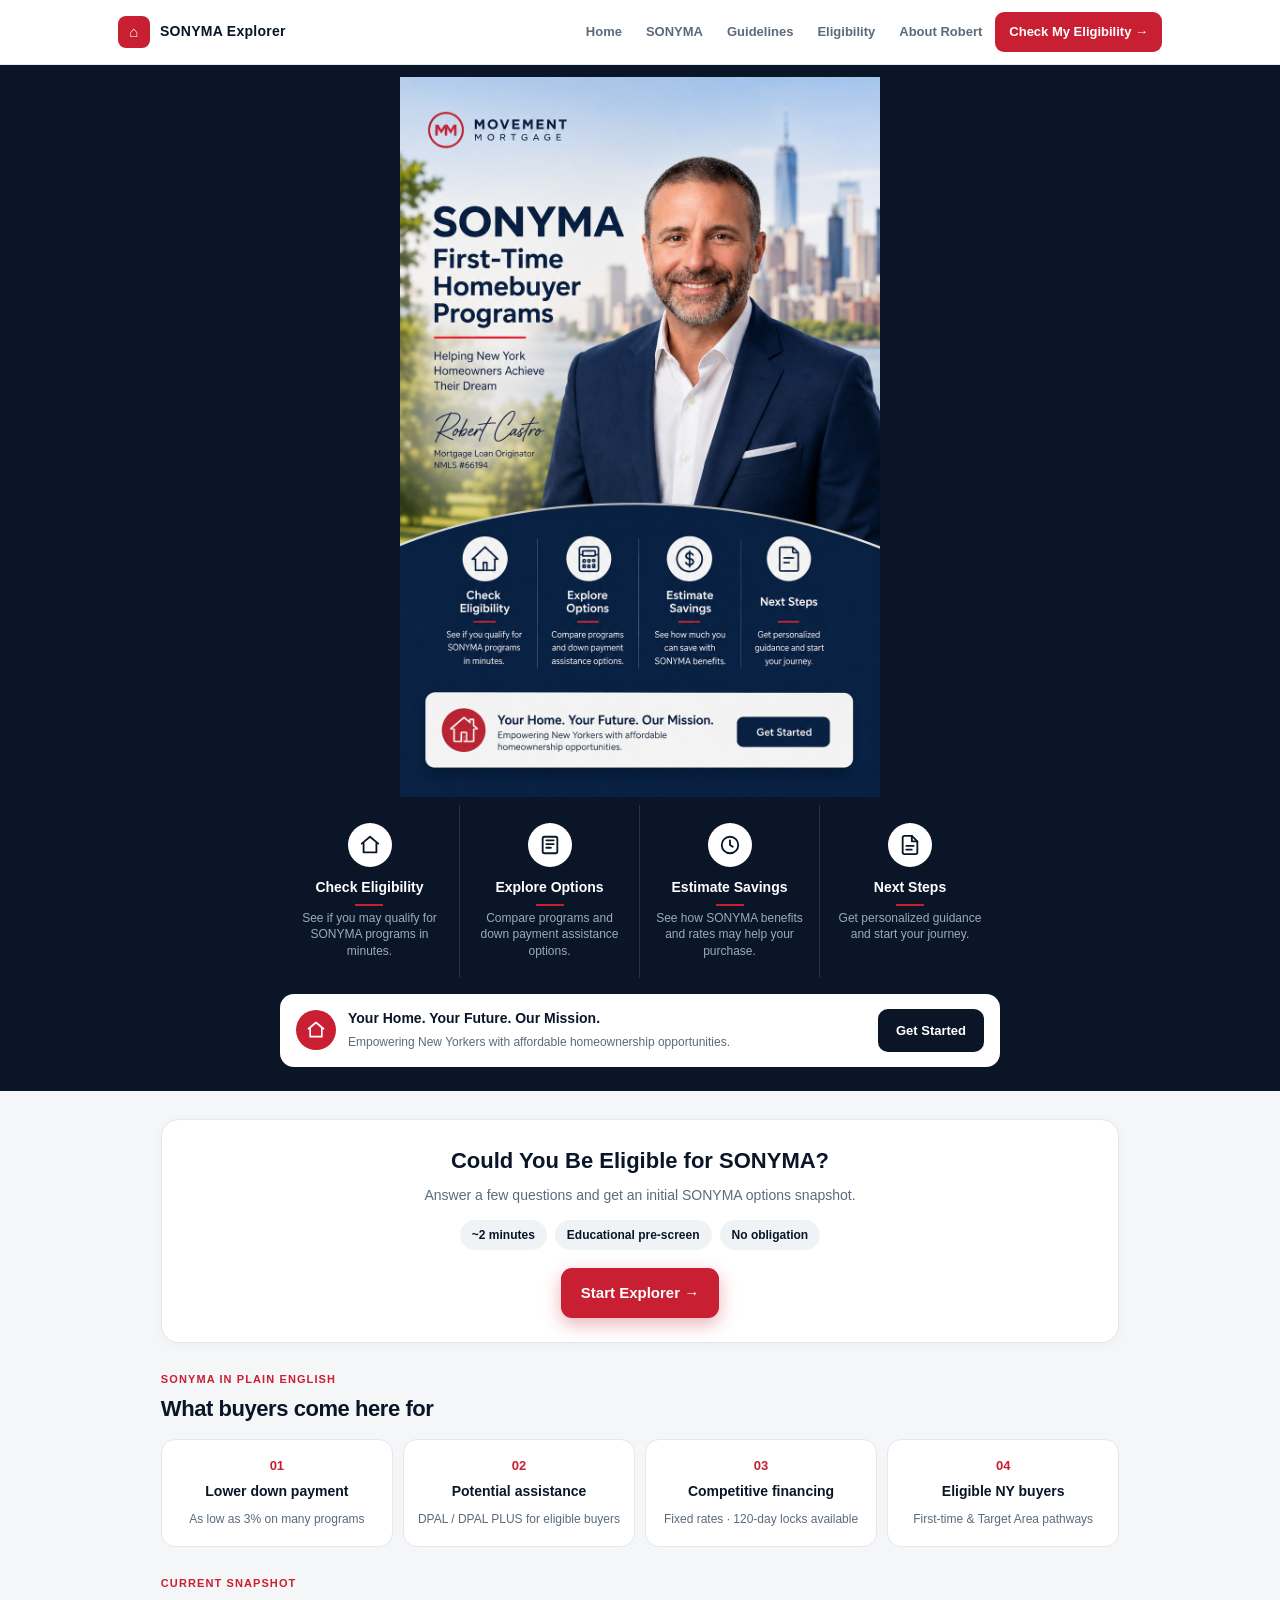
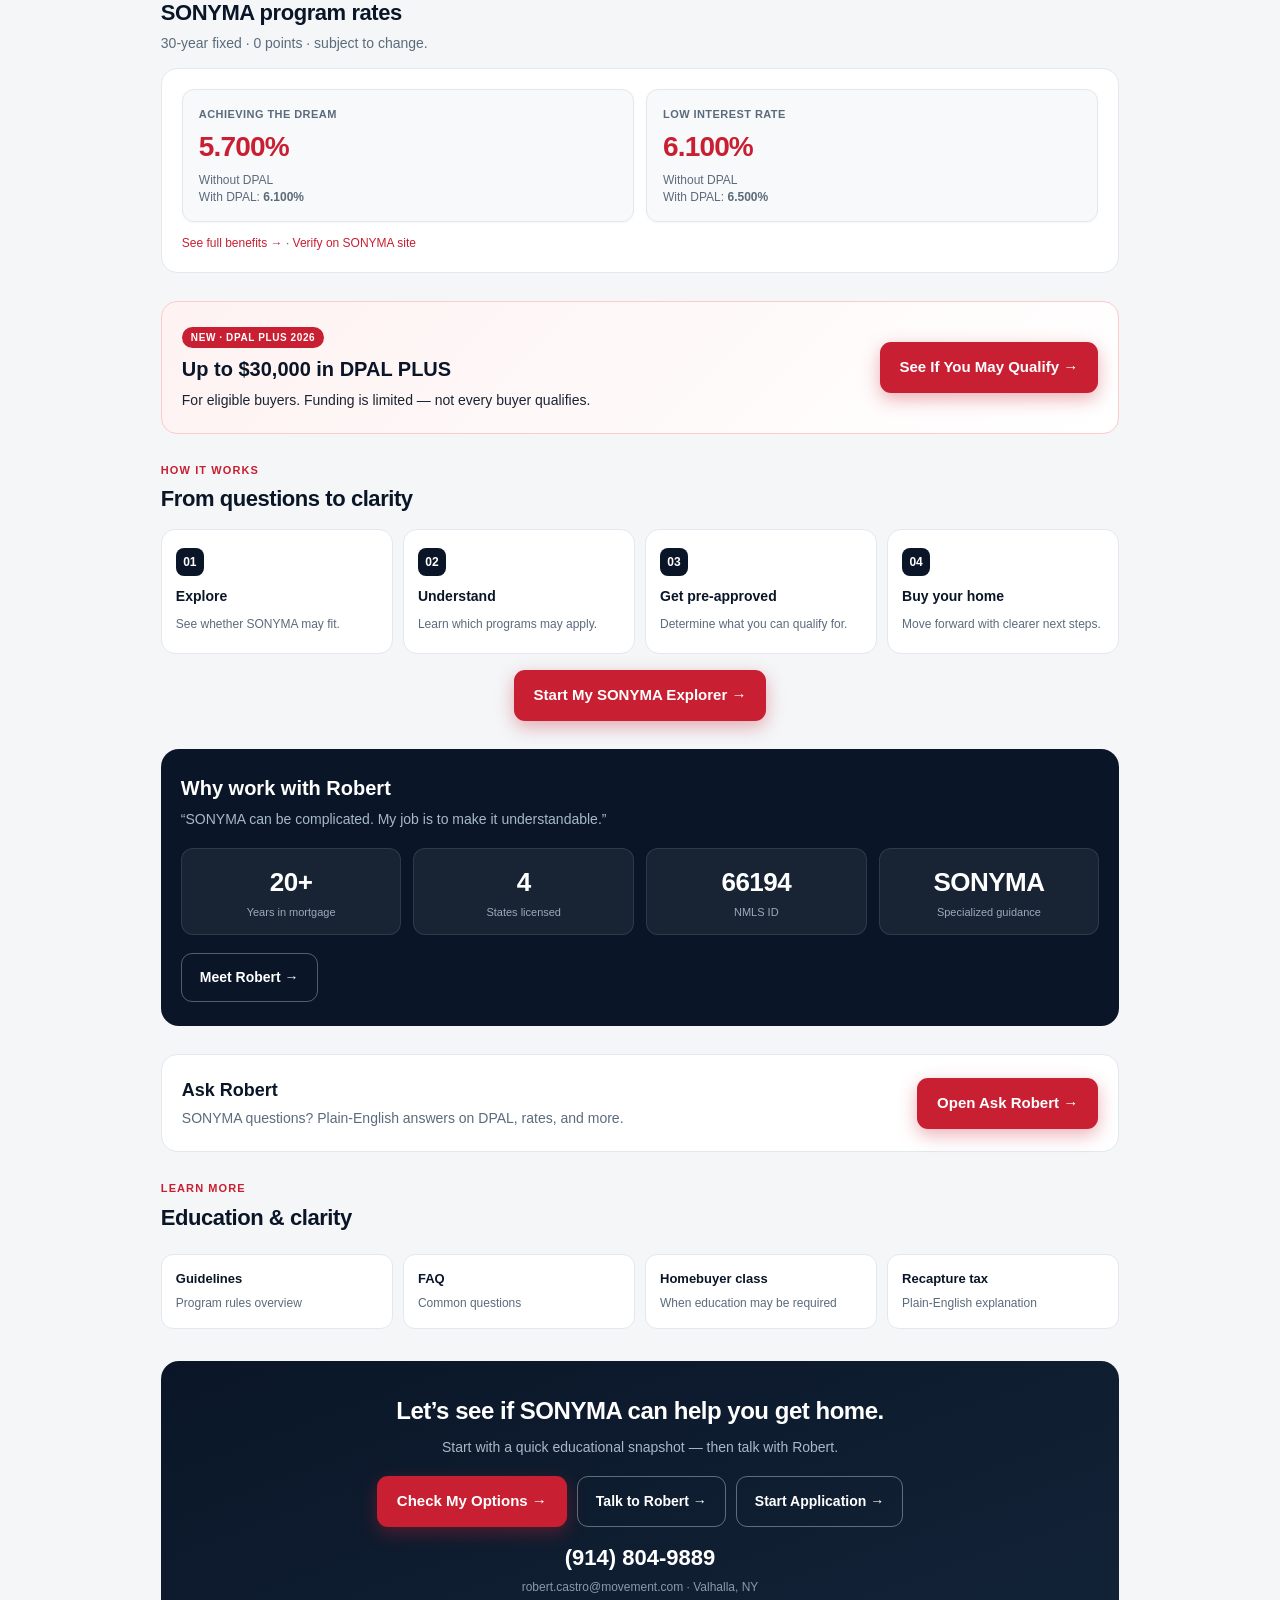
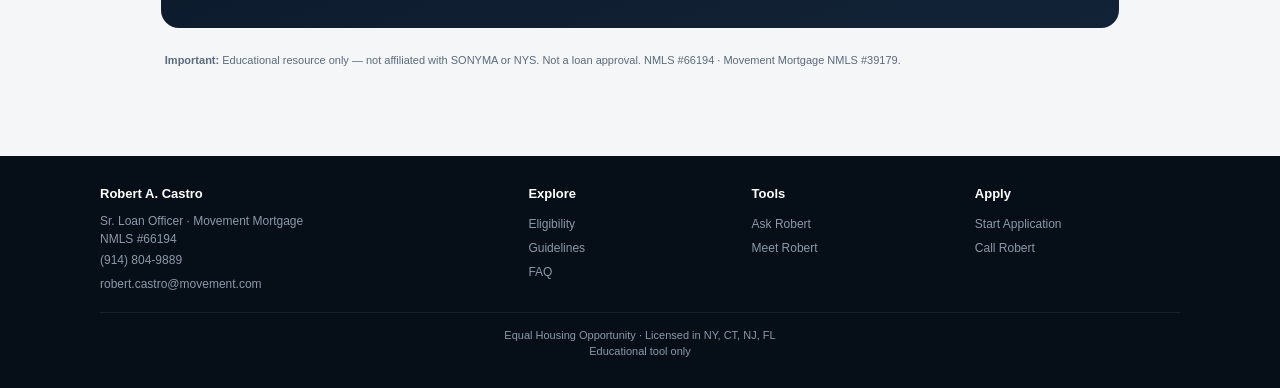
==== index.html @ 08d30ebf "Restore homepage + clickable hero action buttons" ====
<!doctype html>
<html lang="en">
<head>
<meta charset="utf-8">
<meta name="viewport" content="width=device-width,initial-scale=1,viewport-fit=cover">
<meta name="theme-color" content="#0a1628">
<title>SONYMA Eligibility Explorer | Robert A. Castro · Movement Mortgage</title>
<meta name="description" content="See what SONYMA options may be available to you. Explore eligibility, programs, DPAL, and next steps with Robert A. Castro.">
<meta property="og:image" content="https://sonyma-eligibility-explorer.vercel.app/a_clean_professional_promotional_poster_hero_sc.png">
<link rel="stylesheet" href="/styles.css">
<style>
:root{--navy:#0a1628;--navy2:#132337;--red:#c91f32;--red-dark:#a81828;--ink:#1a2332;--muted:#5b6b7c;--paper:#f4f6f8;--card:#fff;--line:#e3e8ee}
*{box-sizing:border-box;margin:0;padding:0}
body{font-family:-apple-system,BlinkMacSystemFont,"Segoe UI",Roboto,Helvetica,Arial,sans-serif;background:var(--paper);color:var(--ink);line-height:1.5;min-height:100vh}
a{color:var(--red);text-decoration:none}
img{max-width:100%;display:block}
.topbar{position:sticky;top:0;z-index:60;background:rgba(255,255,255,.94);backdrop-filter:blur(14px);border-bottom:1px solid var(--line)}
.topbar-inner{max-width:1080px;margin:0 auto;padding:12px 18px;display:flex;align-items:center;justify-content:space-between;gap:12px}
.logo{display:flex;align-items:center;gap:10px;font-weight:800;font-size:14px;color:var(--navy);letter-spacing:.02em;white-space:nowrap}
.logo-mark{width:32px;height:32px;border-radius:8px;background:#c91f32;color:#fff;display:flex;align-items:center;justify-content:center;font-size:15px}
.nav{display:none;align-items:center;gap:2px}
.nav a{color:var(--muted);font-size:13px;font-weight:600;padding:8px 11px;border-radius:8px}
.nav a:hover{color:var(--navy);background:#f0f3f6}
.btn-cta{background:var(--red)!important;color:#fff!important;padding:10px 14px!important;border-radius:9px!important;font-weight:700!important;font-size:13px!important;white-space:nowrap}
.menu-btn{border:1.5px solid var(--line);background:#fff;border-radius:8px;padding:9px 12px;font-weight:700;font-size:13px;color:var(--navy);cursor:pointer}
.nav-m{display:none;background:#fff;border-top:1px solid var(--line);padding:8px 18px 14px}
.nav-m.open{display:block}
.nav-m a{display:block;padding:12px 6px;color:var(--ink);font-weight:600;font-size:14px;border-bottom:1px solid #f0f3f6}
.wrap{max-width:1080px;margin:0 auto;padding:0 16px 48px}
.btn-primary{display:inline-flex;align-items:center;justify-content:center;background:var(--red);color:#fff!important;padding:14px 20px;border-radius:11px;font-weight:800;font-size:15px;box-shadow:0 6px 18px rgba(201,31,50,.35)}
.btn-primary:hover{background:var(--red-dark)}
.btn-secondary{display:inline-flex;align-items:center;justify-content:center;background:transparent;color:#fff!important;border:1.5px solid rgba(255,255,255,.35);padding:13px 18px;border-radius:11px;font-weight:700;font-size:14px}
.section{margin:28px 0}
.section-head{margin-bottom:14px}
.section-head .eyebrow{font-size:11px;font-weight:800;letter-spacing:.1em;text-transform:uppercase;color:var(--red);margin-bottom:4px}
.section-head h2{font-size:22px;font-weight:900;color:var(--navy);letter-spacing:-.02em}
.section-head p{color:var(--muted);font-size:14px;margin-top:4px}
.card{background:var(--card);border:1px solid var(--line);border-radius:16px;padding:20px}
.elig-card{background:#fff;border:1px solid var(--line);border-radius:18px;padding:24px 20px;text-align:center;box-shadow:0 2px 12px rgba(10,22,40,.04)}
.elig-card h2{font-size:22px;font-weight:900;color:var(--navy);margin-bottom:8px}
.elig-card p{color:var(--muted);font-size:14px;margin-bottom:14px}
.elig-pills{display:flex;flex-wrap:wrap;gap:8px;justify-content:center;margin-bottom:18px}
.elig-pills span{background:#f0f3f6;color:var(--navy);font-size:12px;font-weight:700;padding:6px 12px;border-radius:999px}
.benefits{display:grid;grid-template-columns:1fr 1fr;gap:10px}
@media(min-width:640px){.benefits{grid-template-columns:repeat(4,1fr)}}
.benefit{background:#fff;border:1px solid var(--line);border-radius:14px;padding:16px 14px;text-align:center}
.benefit .num{font-size:13px;font-weight:800;color:var(--red);margin-bottom:6px}
.benefit strong{display:block;font-size:14px;color:var(--navy);margin-bottom:4px}
.benefit span{font-size:12px;color:var(--muted);line-height:1.35}
.rate-grid{display:grid;grid-template-columns:1fr 1fr;gap:12px}
.rate{background:#f8f9fb;border:1px solid var(--line);border-radius:12px;padding:16px}
.rate strong{display:block;font-size:11px;text-transform:uppercase;letter-spacing:.04em;color:var(--muted);font-weight:700}
.rate .num{font-size:28px;font-weight:900;color:var(--red);letter-spacing:-.03em;margin:4px 0}
.rate small{font-size:12px;color:var(--muted);line-height:1.35;display:block}
.dpal{background:linear-gradient(135deg,#fef2f2,#fff);border:1px solid #fecaca;border-radius:16px;padding:22px 20px;display:grid;gap:12px}
@media(min-width:640px){.dpal{grid-template-columns:1fr auto;align-items:center}}
.dpal .tag{display:inline-block;background:var(--red);color:#fff;font-size:10px;font-weight:800;letter-spacing:.06em;padding:3px 9px;border-radius:999px;margin-bottom:6px}
.dpal h3{font-size:20px;font-weight:900;color:var(--navy);margin-bottom:6px}
.dpal p{font-size:14px;color:var(--ink);line-height:1.5}
.steps{display:grid;gap:10px}
@media(min-width:640px){.steps{grid-template-columns:repeat(4,1fr)}}
.step{background:#fff;border:1px solid var(--line);border-radius:14px;padding:18px 14px}
.step .n{width:28px;height:28px;border-radius:8px;background:var(--navy);color:#fff;font-size:12px;font-weight:800;display:flex;align-items:center;justify-content:center;margin-bottom:10px}
.step strong{display:block;font-size:14px;color:var(--navy);margin-bottom:4px}
.step span{font-size:12px;color:var(--muted);line-height:1.4}
.why{background:var(--navy);color:#fff;border-radius:18px;padding:24px 20px}
.why h2{font-size:20px;font-weight:900;margin-bottom:6px}
.why>p{color:#a8b8c8;font-size:14px;margin-bottom:18px}
.stats{display:grid;grid-template-columns:1fr 1fr;gap:12px}
@media(min-width:640px){.stats{grid-template-columns:repeat(4,1fr)}}
.stat{background:rgba(255,255,255,.06);border:1px solid rgba(255,255,255,.1);border-radius:12px;padding:14px;text-align:center}
.stat .v{font-size:26px;font-weight:900;color:#fff;letter-spacing:-.02em}
.stat .l{font-size:11px;color:#9aabbc;margin-top:2px}
.ask{background:#fff;border:1px solid var(--line);border-radius:16px;padding:22px 20px;display:grid;gap:14px}
@media(min-width:640px){.ask{grid-template-columns:1fr auto;align-items:center}}
.ask h2{font-size:18px;font-weight:900;color:var(--navy)}
.ask p{font-size:14px;color:var(--muted);margin-top:4px}
.final{background:linear-gradient(160deg,var(--navy),var(--navy2));color:#fff;border-radius:18px;padding:32px 22px;text-align:center;margin-top:32px}
.final h2{font-size:24px;font-weight:900;margin-bottom:8px;letter-spacing:-.02em}
.final p{color:#a8b8c8;font-size:14px;margin-bottom:18px}
.final-actions{display:flex;flex-wrap:wrap;gap:10px;justify-content:center}
.final .phone{display:block;font-size:22px;font-weight:900;color:#fff;margin:14px 0 4px}
.explore-row{display:grid;grid-template-columns:1fr 1fr;gap:10px;margin-top:20px}
@media(min-width:640px){.explore-row{grid-template-columns:repeat(4,1fr)}}
.explore-link{background:#fff;border:1px solid var(--line);border-radius:12px;padding:14px;color:inherit;display:block}
.explore-link strong{display:block;font-size:13px;color:var(--navy);margin-bottom:2px}
.explore-link span{font-size:12px;color:var(--muted)}
.site-footer{background:#060e18;color:#8a9aab;font-size:12px;padding:28px 16px;margin-top:40px}
.footer-inner{max-width:1080px;margin:0 auto}
.footer-grid{display:grid;gap:18px;margin-bottom:16px}
@media(min-width:700px){.footer-grid{grid-template-columns:2fr 1fr 1fr 1fr}}
.footer-col strong{display:block;color:#fff;font-size:13px;margin-bottom:8px}
.footer-col a{color:#8a9aab;display:block;padding:3px 0}
.footer-bottom{border-top:1px solid rgba(255,255,255,.08);padding-top:14px;text-align:center;font-size:11px;line-height:1.5}
.notice{font-size:11px;color:var(--muted);line-height:1.5;margin:24px 0 0;padding:0 4px}
.btn-block{width:100%;justify-content:center}
@media(min-width:480px){.btn-block{width:auto}}
@media(min-width:800px){.nav{display:flex}.menu-btn{display:none}}
.hero-poster-section{background:#0a1628;margin-bottom:0;border-radius:0;overflow:hidden}
.poster-frame{max-width:560px;margin:0 auto;background:#0a1628}
.poster-img{width:100%;height:auto;display:block}
@media(min-width:700px){.poster-frame{max-width:480px;padding-top:12px}}
.action-strip{background:#0a1628;padding:8px 16px 24px}
.action-grid{max-width:720px;margin:0 auto 16px;display:grid;grid-template-columns:1fr 1fr;gap:0}
@media(min-width:700px){.action-grid{grid-template-columns:repeat(4,1fr)}}
.action-item{display:flex;flex-direction:column;align-items:center;text-align:center;padding:18px 12px;color:#fff;text-decoration:none;border-right:1px solid rgba(255,255,255,.12);transition:background .15s}
.action-item:last-child{border-right:none}
@media(max-width:699px){.action-item:nth-child(odd){border-right:1px solid rgba(255,255,255,.12)}.action-item:nth-child(1),.action-item:nth-child(2){border-bottom:1px solid rgba(255,255,255,.12)}.action-item:nth-child(2){border-right:none}}
.action-item:hover{background:rgba(255,255,255,.06)}
.action-icon{width:44px;height:44px;border-radius:50%;background:#fff;display:flex;align-items:center;justify-content:center;margin-bottom:10px;color:#0a1628}
.action-icon svg{width:22px;height:22px}
.action-item strong{display:block;font-size:14px;font-weight:800;margin-bottom:4px;color:#fff}
.action-item strong span{display:block;width:28px;height:2px;background:#c91f32;margin:6px auto 0}
.action-item em{font-style:normal;font-size:12px;line-height:1.4;color:#9aabbc;font-weight:500}
.mission-bar{max-width:720px;margin:0 auto;background:#fff;border-radius:14px;padding:14px 16px;display:flex;align-items:center;gap:12px;flex-wrap:wrap}
.mission-icon{width:40px;height:40px;border-radius:50%;background:#c91f32;color:#fff;display:flex;align-items:center;justify-content:center;flex-shrink:0}
.mission-icon svg{width:20px;height:20px}
.mission-copy{flex:1;min-width:160px}
.mission-copy strong{display:block;font-size:14px;font-weight:800;color:#0a1628}
.mission-copy span{font-size:12px;color:#5b6b7c;line-height:1.35}
.mission-bar .btn-start{background:#0a1628;color:#fff!important;padding:12px 18px;border-radius:10px;font-weight:800;font-size:13px;white-space:nowrap;text-decoration:none}
.mission-bar .btn-start:hover{background:#132337}
</style>
</head>
<body>
<header class="topbar">
  <div class="topbar-inner">
    <a class="logo" href="/"><span class="logo-mark">⌂</span> SONYMA Explorer</a>
    <nav class="nav" aria-label="Main">
      <a href="/">Home</a>
      <a href="/what-is-sonyma.html">SONYMA</a>
      <a href="/guidelines.html">Guidelines</a>
      <a href="/eligible.html">Eligibility</a>
      <a href="/meet-robert.html">About Robert</a>
      <a class="btn-cta" href="/eligible.html">Check My Eligibility →</a>
    </nav>
    <button type="button" class="menu-btn" id="menuBtn" aria-label="Menu">Menu</button>
  </div>
  <nav class="nav-m" id="navMobile">
    <a href="/">Home</a>
    <a href="/what-is-sonyma.html">SONYMA</a>
    <a href="/guidelines.html">Guidelines</a>
    <a href="/eligible.html">Eligibility</a>
    <a href="/ask-robert.html">Ask Robert</a>
    <a href="/meet-robert.html">About Robert</a>
    <a href="/faq.html">FAQ</a>
    <a href="https://easyapp.movement.com/apply/create_profile?userid=10105455" target="_blank" rel="noopener">Start Application</a>
  </nav>
</header>

<section class="hero hero-poster-section">
  <div class="poster-frame">
    <img class="poster-img" src="/a_clean_professional_promotional_poster_hero_sc.png" alt="SONYMA First-Time Homebuyer Programs — Robert Castro, Movement Mortgage, NMLS #66194" width="640" height="960" decoding="async" fetchpriority="high">
  </div>
  <div class="action-strip">
    <div class="action-grid">
      <a class="action-item" href="/eligible.html">
        <div class="action-icon"><svg viewBox="0 0 24 24" fill="none" stroke="currentColor" stroke-width="2" stroke-linecap="round" stroke-linejoin="round"><path d="M3 10.5 12 3l9 7.5"/><path d="M5 10v10h14V10"/></svg></div>
        <strong>Check Eligibility<span></span></strong>
        <em>See if you may qualify for SONYMA programs in minutes.</em>
      </a>
      <a class="action-item" href="/why-sonyma.html">
        <div class="action-icon"><svg viewBox="0 0 24 24" fill="none" stroke="currentColor" stroke-width="2" stroke-linecap="round" stroke-linejoin="round"><rect x="4" y="3" width="16" height="18" rx="2"/><path d="M8 7h8M8 11h8M8 15h5"/></svg></div>
        <strong>Explore Options<span></span></strong>
        <em>Compare programs and down payment assistance options.</em>
      </a>
      <a class="action-item" href="/guidelines.html">
        <div class="action-icon"><svg viewBox="0 0 24 24" fill="none" stroke="currentColor" stroke-width="2" stroke-linecap="round" stroke-linejoin="round"><circle cx="12" cy="12" r="9"/><path d="M12 7v5l3 2"/></svg></div>
        <strong>Estimate Savings<span></span></strong>
        <em>See how SONYMA benefits and rates may help your purchase.</em>
      </a>
      <a class="action-item" href="/meet-robert.html">
        <div class="action-icon"><svg viewBox="0 0 24 24" fill="none" stroke="currentColor" stroke-width="2" stroke-linecap="round" stroke-linejoin="round"><path d="M14 2H6a2 2 0 0 0-2 2v16a2 2 0 0 0 2 2h12a2 2 0 0 0 2-2V8z"/><path d="M14 2v6h6M8 13h8M8 17h6"/></svg></div>
        <strong>Next Steps<span></span></strong>
        <em>Get personalized guidance and start your journey.</em>
      </a>
    </div>
    <div class="mission-bar">
      <div class="mission-icon"><svg viewBox="0 0 24 24" fill="none" stroke="currentColor" stroke-width="2" stroke-linecap="round" stroke-linejoin="round"><path d="M3 10.5 12 3l9 7.5"/><path d="M5 10v10h14V10"/></svg></div>
      <div class="mission-copy">
        <strong>Your Home. Your Future. Our Mission.</strong>
        <span>Empowering New Yorkers with affordable homeownership opportunities.</span>
      </div>
      <a class="btn-start" href="/eligible.html">Get Started</a>
    </div>
  </div>
</section>

<main class="wrap">
  <section class="section">
    <div class="elig-card">
      <h2>Could You Be Eligible for SONYMA?</h2>
      <p>Answer a few questions and get an initial SONYMA options snapshot.</p>
      <div class="elig-pills"><span>~2 minutes</span><span>Educational pre-screen</span><span>No obligation</span></div>
      <a class="btn-primary btn-block" href="/eligible.html">Start Explorer →</a>
    </div>
  </section>
  <section class="section">
    <div class="section-head"><div class="eyebrow">SONYMA in plain English</div><h2>What buyers come here for</h2></div>
    <div class="benefits">
      <div class="benefit"><div class="num">01</div><strong>Lower down payment</strong><span>As low as 3% on many programs</span></div>
      <div class="benefit"><div class="num">02</div><strong>Potential assistance</strong><span>DPAL / DPAL PLUS for eligible buyers</span></div>
      <div class="benefit"><div class="num">03</div><strong>Competitive financing</strong><span>Fixed rates · 120-day locks available</span></div>
      <div class="benefit"><div class="num">04</div><strong>Eligible NY buyers</strong><span>First-time & Target Area pathways</span></div>
    </div>
  </section>
  <section class="section">
    <div class="section-head"><div class="eyebrow">Current snapshot</div><h2>SONYMA program rates</h2><p>30-year fixed · 0 points · subject to change.</p></div>
    <div class="card">
      <div class="rate-grid">
        <div class="rate"><strong>Achieving the Dream</strong><div class="num">5.700%</div><small>Without DPAL<br>With DPAL: <b>6.100%</b></small></div>
        <div class="rate"><strong>Low Interest Rate</strong><div class="num">6.100%</div><small>Without DPAL<br>With DPAL: <b>6.500%</b></small></div>
      </div>
      <p style="font-size:12px;color:var(--muted);margin-top:12px"><a href="/why-sonyma.html">See full benefits →</a> · <a href="https://hcr.ny.gov/current-rates" target="_blank" rel="noopener">Verify on SONYMA site</a></p>
    </div>
  </section>
  <section class="section">
    <div class="dpal">
      <div><span class="tag">NEW · DPAL PLUS 2026</span><h3>Up to $30,000 in DPAL PLUS</h3><p>For eligible buyers. Funding is limited — not every buyer qualifies.</p></div>
      <div><a class="btn-primary" href="/eligible.html">See If You May Qualify →</a></div>
    </div>
  </section>
  <section class="section">
    <div class="section-head"><div class="eyebrow">How it works</div><h2>From questions to clarity</h2></div>
    <div class="steps">
      <div class="step"><div class="n">01</div><strong>Explore</strong><span>See whether SONYMA may fit.</span></div>
      <div class="step"><div class="n">02</div><strong>Understand</strong><span>Learn which programs may apply.</span></div>
      <div class="step"><div class="n">03</div><strong>Get pre-approved</strong><span>Determine what you can qualify for.</span></div>
      <div class="step"><div class="n">04</div><strong>Buy your home</strong><span>Move forward with clearer next steps.</span></div>
    </div>
    <div style="margin-top:16px;text-align:center"><a class="btn-primary" href="/eligible.html">Start My SONYMA Explorer →</a></div>
  </section>
  <section class="section">
    <div class="why">
      <h2>Why work with Robert</h2>
      <p>“SONYMA can be complicated. My job is to make it understandable.”</p>
      <div class="stats">
        <div class="stat"><div class="v">20+</div><div class="l">Years in mortgage</div></div>
        <div class="stat"><div class="v">4</div><div class="l">States licensed</div></div>
        <div class="stat"><div class="v">66194</div><div class="l">NMLS ID</div></div>
        <div class="stat"><div class="v">SONYMA</div><div class="l">Specialized guidance</div></div>
      </div>
      <div style="margin-top:18px"><a class="btn-secondary" href="/meet-robert.html" style="border-color:rgba(255,255,255,.3)">Meet Robert →</a></div>
    </div>
  </section>
  <section class="section">
    <div class="ask">
      <div><h2>Ask Robert</h2><p>SONYMA questions? Plain-English answers on DPAL, rates, and more.</p></div>
      <a class="btn-primary" href="/ask-robert.html">Open Ask Robert →</a>
    </div>
  </section>
  <section class="section">
    <div class="section-head"><div class="eyebrow">Learn more</div><h2>Education & clarity</h2></div>
    <div class="explore-row">
      <a class="explore-link" href="/guidelines.html"><strong>Guidelines</strong><span>Program rules overview</span></a>
      <a class="explore-link" href="/faq.html"><strong>FAQ</strong><span>Common questions</span></a>
      <a class="explore-link" href="/education.html"><strong>Homebuyer class</strong><span>When education may be required</span></a>
      <a class="explore-link" href="/recapture.html"><strong>Recapture tax</strong><span>Plain-English explanation</span></a>
    </div>
  </section>
  <section class="final">
    <h2>Let’s see if SONYMA can help you get home.</h2>
    <p>Start with a quick educational snapshot — then talk with Robert.</p>
    <div class="final-actions">
      <a class="btn-primary" href="/eligible.html">Check My Options →</a>
      <a class="btn-secondary" href="tel:19148049889">Talk to Robert →</a>
      <a class="btn-secondary" href="https://easyapp.movement.com/apply/create_profile?userid=10105455" target="_blank" rel="noopener">Start Application →</a>
    </div>
    <a class="phone" href="tel:19148049889">(914) 804-9889</a>
    <p style="font-size:12px;color:#8a9aab;margin:0">robert.castro@movement.com · Valhalla, NY</p>
  </section>
  <p class="notice"><b>Important:</b> Educational resource only — not affiliated with SONYMA or NYS. Not a loan approval. NMLS #66194 · Movement Mortgage NMLS #39179.</p>
</main>
<footer class="site-footer">
  <div class="footer-inner">
    <div class="footer-grid">
      <div class="footer-col"><strong>Robert A. Castro</strong>Sr. Loan Officer · Movement Mortgage<br>NMLS #66194<br><a href="tel:19148049889">(914) 804-9889</a><a href="mailto:robert.castro@movement.com">robert.castro@movement.com</a></div>
      <div class="footer-col"><strong>Explore</strong><a href="/eligible.html">Eligibility</a><a href="/guidelines.html">Guidelines</a><a href="/faq.html">FAQ</a></div>
      <div class="footer-col"><strong>Tools</strong><a href="/ask-robert.html">Ask Robert</a><a href="/meet-robert.html">Meet Robert</a></div>
      <div class="footer-col"><strong>Apply</strong><a href="https://easyapp.movement.com/apply/create_profile?userid=10105455" target="_blank" rel="noopener">Start Application</a><a href="tel:19148049889">Call Robert</a></div>
    </div>
    <div class="footer-bottom">Equal Housing Opportunity · Licensed in NY, CT, NJ, FL<br>Educational tool only</div>
  </div>
</footer>
<script>document.getElementById('menuBtn').addEventListener('click',function(){document.getElementById('navMobile').classList.toggle('open');});</script>
</body>
</html>
---- styles.css ----
:root{--navy:#071a33;--navy2:#0c2b4d;--red:#c91f32;--green:#14804a;--amber:#a66a00;--ink:#17283e;--muted:#65758b;--paper:#f5f7f9;--line:#dfe5ec;--white:#fff}
*{box-sizing:border-box}
html{scroll-behavior:smooth}
html,body{margin:0;background:var(--paper);color:var(--ink);font-family:-apple-system,BlinkMacSystemFont,"Segoe UI",Arial,sans-serif;-webkit-text-size-adjust:100%;line-height:1.5}
body{min-height:100vh;display:flex;flex-direction:column}
a{color:var(--red)}
img{max-width:100%;height:auto;display:block}
.app{max-width:1100px;margin:0 auto;width:100%;flex:1}
.wrap{padding:16px;max-width:1100px;margin:0 auto}
.site-header{background:rgba(7,26,51,.98);color:#fff;position:sticky;top:0;z-index:50;border-bottom:1px solid rgba(255,255,255,.08)}
.header-inner{max-width:1100px;margin:0 auto;padding:10px 16px;display:flex;align-items:center;justify-content:space-between;gap:12px}
.brand-block{min-width:0}
.brand{font-weight:900;letter-spacing:1.2px;font-size:12px;white-space:nowrap}
.subbrand{font-size:10px;opacity:.7;margin-top:1px}
.nav-desktop{display:none;align-items:center;gap:4px;flex-wrap:wrap}
.nav-desktop a{color:rgba(255,255,255,.85);text-decoration:none;font-size:11px;font-weight:700;padding:8px 10px;border-radius:8px;letter-spacing:.2px}
.nav-desktop a:hover,.nav-desktop a.active{background:rgba(255,255,255,.1);color:#fff}
.nav-cta{background:var(--red)!important;color:#fff!important;border-radius:9px!important;padding:9px 12px!important}
.menu-btn{background:transparent;border:1.5px solid rgba(255,255,255,.3);color:#fff;border-radius:9px;padding:10px 12px;font-weight:800;font-size:13px;cursor:pointer;min-height:44px}
.nav-mobile{display:none;background:#050f1d;padding:8px 16px 16px;border-top:1px solid rgba(255,255,255,.08)}
.nav-mobile.open{display:block}
.nav-mobile a{display:block;color:#e8eef5;text-decoration:none;font-weight:700;font-size:14px;padding:12px 8px;border-bottom:1px solid rgba(255,255,255,.06)}
.nav-mobile a.nav-cta-m{background:var(--red);color:#fff;text-align:center;border-radius:10px;margin-top:10px;border:0}
.button,button.button{border:0;background:var(--red);color:#fff;font-weight:850;border-radius:11px;padding:14px 16px;cursor:pointer;text-decoration:none;display:inline-flex;align-items:center;justify-content:center;font-size:15px;min-height:48px;gap:6px}
.button.secondary{background:#eef2f6;color:var(--navy)}
.button.ghost{background:transparent;border:1.5px solid rgba(255,255,255,.35);color:#fff}
.button.block{width:100%}
.card{background:#fff;border:1px solid var(--line);border-radius:16px;padding:18px;margin-bottom:14px}
.card h2{margin:0 0 10px;color:var(--navy);font-size:20px;letter-spacing:-.3px}
.card h3{margin:0 0 6px;color:var(--navy);font-size:16px}
.muted{color:var(--muted);font-size:14px;line-height:1.5}
.eyebrow{font-size:10px;color:var(--red);font-weight:900;letter-spacing:1.2px;text-transform:uppercase}
.grid-2{display:grid;gap:12px}
.grid-3{display:grid;gap:12px}
.story-card{background:#fff;border:1px solid var(--line);border-radius:14px;padding:16px}
.story-card p{margin:0;color:var(--muted);font-size:13px;line-height:1.45}
.hero{background:linear-gradient(180deg,#071a33,#061321);color:#fff;border-radius:16px;overflow:hidden;margin-bottom:16px}
.hero-photo{position:relative;width:100%;height:260px;background:#0a1a2e;overflow:hidden}
.hero-photo img{position:absolute;inset:0;width:100%;height:100%;object-fit:cover;object-position:center 18%}
.hero-body{padding:20px 16px 24px}
.hero-kicker{font-size:10px;letter-spacing:1.8px;font-weight:900;color:#ff5a68}
.hero h1{font-size:32px;line-height:.95;letter-spacing:-1px;margin:8px 0 10px;font-weight:900}
.hero .lede{font-size:14px;line-height:1.5;color:#e6edf5;margin:0 0 14px}
.hero-actions{display:flex;flex-direction:column;gap:8px}
.hero-actions .button{width:100%;justify-content:center}
.section-title{font-size:22px;color:var(--navy);margin:0 0 8px;letter-spacing:-.3px;font-weight:900}
.section-sub{color:var(--muted);font-size:14px;margin:0 0 16px;line-height:1.45}
.path-steps{display:grid;gap:10px;margin:16px 0}
.path-step{background:#fff;border:1px solid var(--line);border-radius:12px;padding:14px;display:flex;gap:12px;align-items:flex-start}
.path-num{background:var(--navy);color:#fff;width:28px;height:28px;border-radius:50%;display:flex;align-items:center;justify-content:center;font-size:12px;font-weight:900;flex-shrink:0}
.cta-band{background:linear-gradient(135deg,#071a33,#0c2b4d);color:#fff;border-radius:16px;padding:24px 16px;text-align:center;margin:16px 0}
.cta-band h2{margin:0 0 8px;font-size:20px}
.cta-band p{margin:0 0 14px;color:#c5d2e0;font-size:14px;line-height:1.45}
.phone-lg{font-size:22px;font-weight:900;color:#fff;text-decoration:none;display:block;margin:8px 0 12px}
.qa-item{background:#fff;border:1px solid #dfe5eb;border-radius:12px;margin-bottom:8px;overflow:hidden}
.qa-q{width:100%;background:#fff;border:0;padding:14px;text-align:left;font-size:14px;font-weight:850;display:flex;justify-content:space-between;align-items:center;color:var(--navy);min-height:48px;cursor:pointer}
.qa-q span{color:var(--red);font-size:18px}
.qa-a{display:none;padding:0 14px 16px;color:#000;font-size:15px;line-height:1.65;background:#eef2f6;border-top:1px solid #d0d7e0}
.qa-item.open .qa-a{display:block;padding:14px}
label{display:block;font-size:13px;font-weight:800;color:var(--navy);margin:12px 0 5px}
input,select{width:100%;padding:13px 12px;border:1px solid #cfd7e1;border-radius:10px;font-size:16px;background:#fff}
.rate-grid{display:grid;grid-template-columns:1fr 1fr;gap:10px}
.rate{border:1px solid var(--line);border-radius:14px;padding:16px;background:#fff;box-shadow:0 1px 3px rgba(7,26,51,.04)}
.rate strong{font-size:11px;display:block;color:var(--muted);letter-spacing:.4px;text-transform:uppercase}
.rate .num{font-size:28px;font-weight:900;color:var(--red);margin:8px 0 4px;letter-spacing:-.5px}
.rate small{color:var(--muted);font-size:12px;line-height:1.4;display:block}
.result{border-left:4px solid var(--green);background:#fff;border-radius:12px;padding:14px;margin:8px 0;border:1px solid var(--line)}
.result.no{border-left-color:#c7ced7}
.result.warn{border-left-color:#d99000}
.result h3{margin:0 0 4px;color:var(--navy);font-size:16px}
.result p{margin:3px 0;color:#1e2d3d;font-size:13px;line-height:1.45}
.pill{display:inline-block;padding:3px 8px;border-radius:999px;font-size:10px;font-weight:850;background:#e8f6ef;color:var(--green)}
.warnpill{background:#fff2d8;color:var(--amber)}
.notice{font-size:11px;color:#6a7789;line-height:1.45;margin:12px 0}
.stepbar{display:grid;grid-template-columns:repeat(5,1fr);gap:3px;margin-bottom:12px}
.stepbar div{font-size:9px;text-align:center;font-weight:900;color:#8290a2;padding:9px 2px;border-radius:8px;background:#eef2f6;line-height:1.25}
.stepbar .active{background:#c91f32;color:#fff}
.site-footer{background:#050f1d;color:#bfcbd9;font-size:12px;padding:28px 16px;margin-top:auto}
.footer-inner{max-width:1100px;margin:0 auto}
.footer-grid{display:grid;gap:18px;margin-bottom:18px}
.footer-col strong{display:block;color:#fff;font-size:13px;margin-bottom:8px}
.footer-col a{color:#bfcbd9;text-decoration:none;display:block;padding:4px 0;font-size:12px}
.footer-col a:hover{color:#fff}
.footer-bottom{border-top:1px solid rgba(255,255,255,.08);padding-top:14px;font-size:11px;line-height:1.5;text-align:center}
.disclaimer{font-size:11px;color:#8a97a8;line-height:1.5;margin-top:12px}
.flow{display:flex;flex-wrap:wrap;gap:8px;align-items:center;justify-content:center;margin:18px 0}
.flow-box{background:var(--navy);color:#fff;padding:12px 14px;border-radius:10px;font-weight:800;font-size:12px;text-align:center}
.flow-arrow{color:var(--red);font-weight:900;font-size:18px}
.cond-cards{display:grid;gap:12px;margin:16px 0}
.cond-card{background:#fff;border:1px solid var(--line);border-radius:14px;padding:16px;border-left:4px solid var(--red)}
.cond-card .n{font-size:28px;font-weight:900;color:var(--red);line-height:1}
@media(min-width:800px){
  .nav-desktop{display:flex}
  .menu-btn{display:none}
  .grid-2{grid-template-columns:1fr 1fr}
  .grid-3{grid-template-columns:repeat(3,1fr)}
  .hero-photo{height:380px}
  .hero h1{font-size:44px}
  .hero-actions{flex-direction:row}
  .hero-actions .button{width:auto}
  .footer-grid{grid-template-columns:2fr 1fr 1fr 1fr}
  .cond-cards{grid-template-columns:repeat(3,1fr)}
}

/* Phase 4 — reusable rate + program cards */
.rate-card-grid{display:grid;grid-template-columns:1fr 1fr;gap:12px}
.rate-card{
  background:#fff;border:1px solid var(--line);border-radius:16px;padding:18px 16px;
  box-shadow:0 1px 4px rgba(7,26,51,.04)
}
.rate-card .tag{
  display:inline-block;font-size:10px;font-weight:800;letter-spacing:.06em;
  text-transform:uppercase;color:var(--red);margin-bottom:6px
}
.rate-card h3{font-size:14px;font-weight:800;color:var(--navy);margin:0 0 4px}
.rate-card .rate-num{
  font-size:32px;font-weight:900;color:var(--red);letter-spacing:-.04em;line-height:1.1;margin:6px 0
}
.rate-card .rate-sub{font-size:12px;color:var(--muted);line-height:1.4}
.rate-card .rate-meta{font-size:11px;color:var(--muted);margin-top:8px;padding-top:8px;border-top:1px solid var(--line)}
.program-grid{display:grid;gap:12px}
@media(min-width:700px){.program-grid{grid-template-columns:1fr 1fr}}
.program-card{
  background:#fff;border:1px solid var(--line);border-radius:16px;padding:18px;
  display:flex;flex-direction:column;gap:8px
}
.program-card .pc-top{display:flex;align-items:flex-start;justify-content:space-between;gap:8px}
.program-card .pc-icon{
  width:36px;height:36px;border-radius:10px;background:#fef2f2;color:var(--red);
  display:flex;align-items:center;justify-content:center;font-weight:900;font-size:14px;flex-shrink:0
}
.program-card h3{font-size:16px;font-weight:900;color:var(--navy);margin:0}
.program-card .pc-badge{
  font-size:10px;font-weight:800;letter-spacing:.04em;text-transform:uppercase;
  background:#f0f3f6;color:var(--navy);padding:3px 8px;border-radius:999px;white-space:nowrap
}
.program-card p{font-size:13px;color:var(--muted);line-height:1.5;margin:0}
.program-card ul{margin:0;padding-left:16px;font-size:13px;color:var(--ink);line-height:1.55}
.program-card .pc-rate{
  margin-top:auto;padding-top:10px;border-top:1px solid var(--line);
  font-size:13px;font-weight:700;color:var(--navy)
}
.program-card .pc-rate span{color:var(--red);font-size:18px;font-weight:900}
.verify-bar{
  background:#f8f9fb;border:1px solid var(--line);border-radius:12px;
  padding:12px 14px;font-size:12px;color:var(--muted);line-height:1.45;margin-top:12px
}
.verify-bar a{font-weight:700}
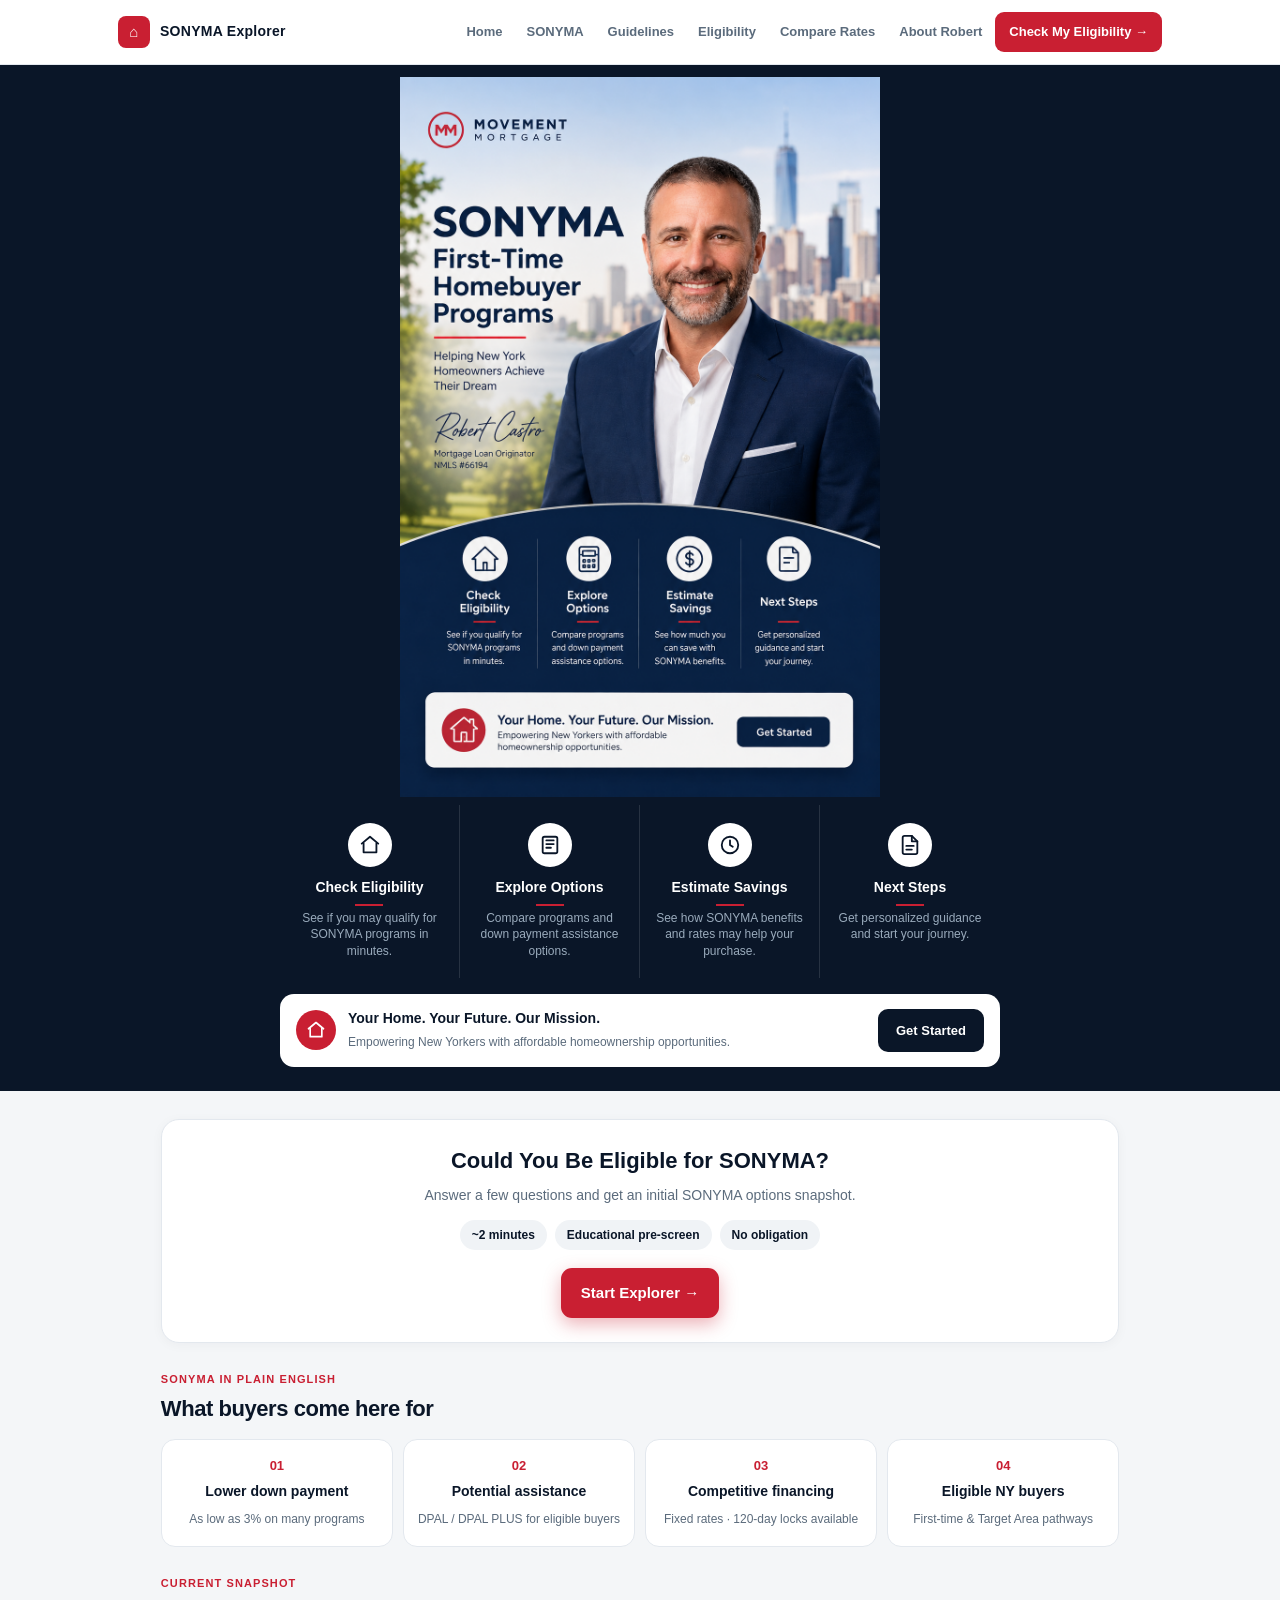
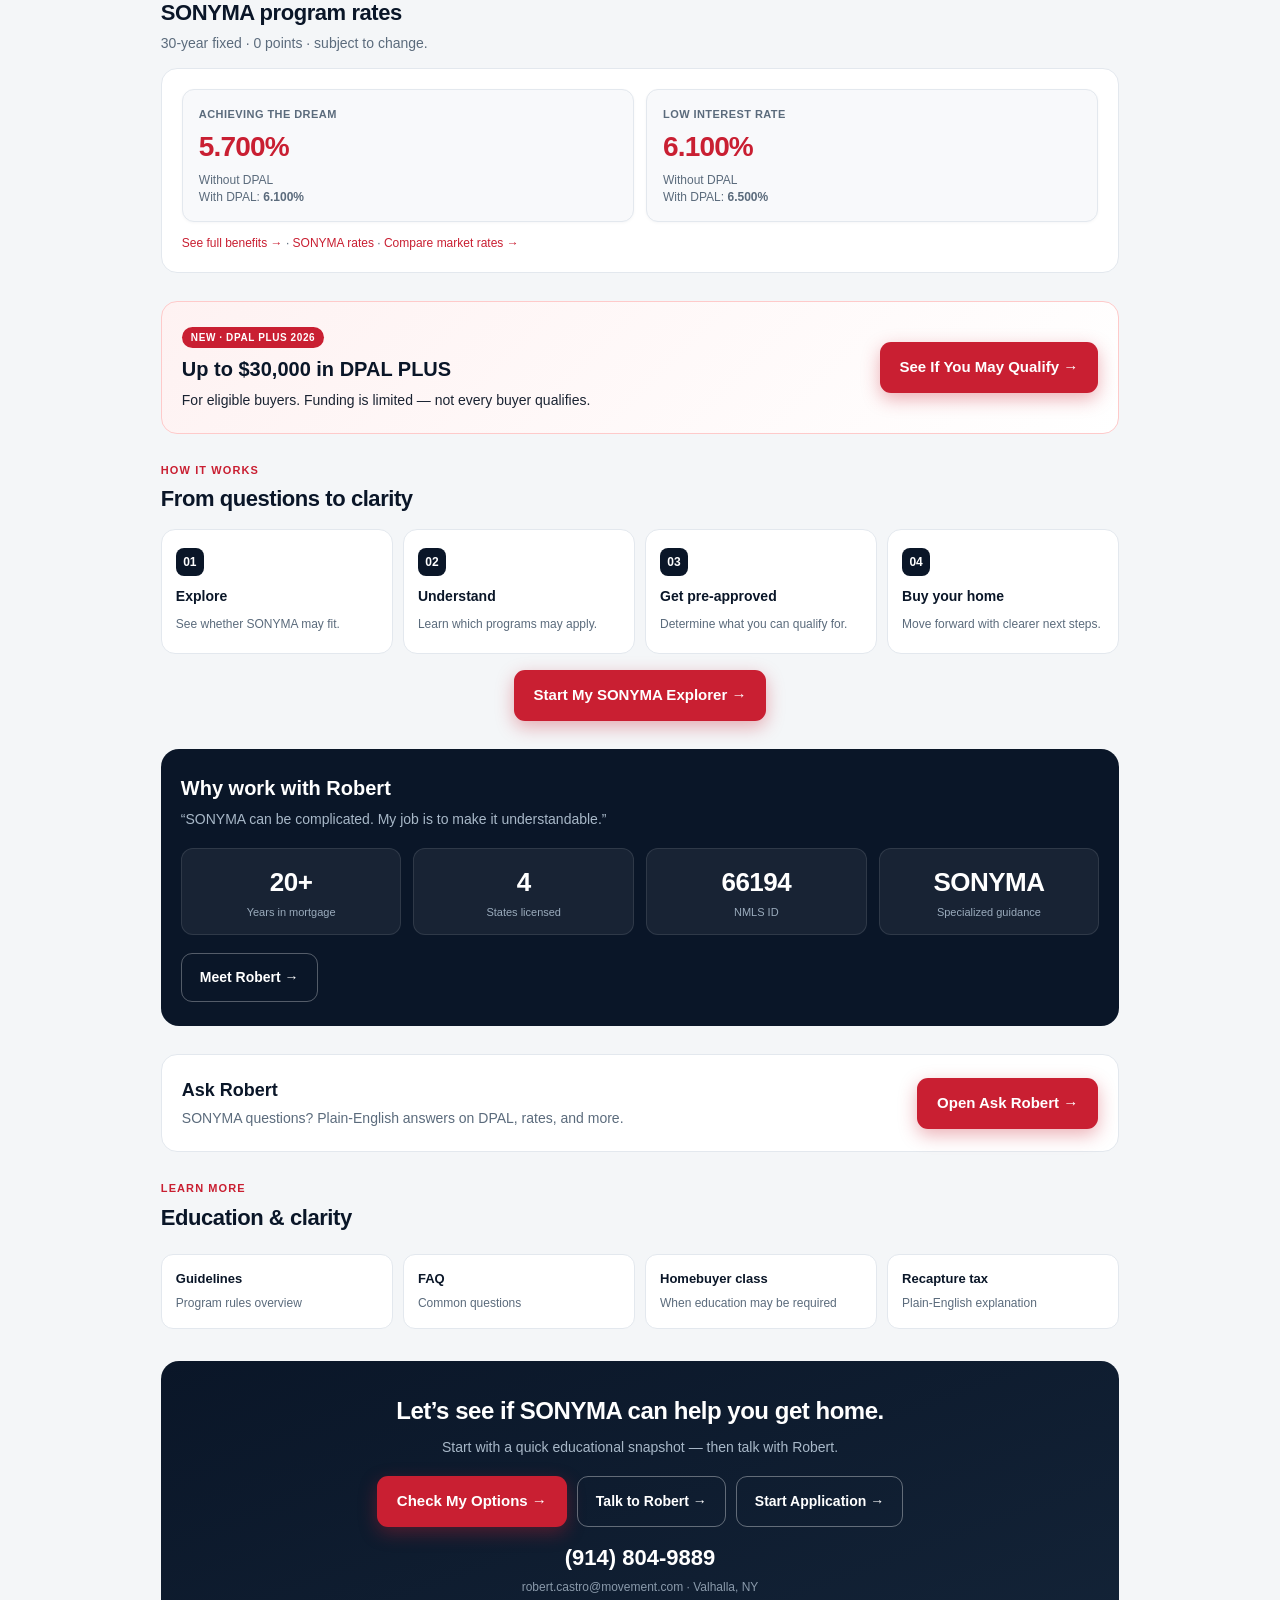
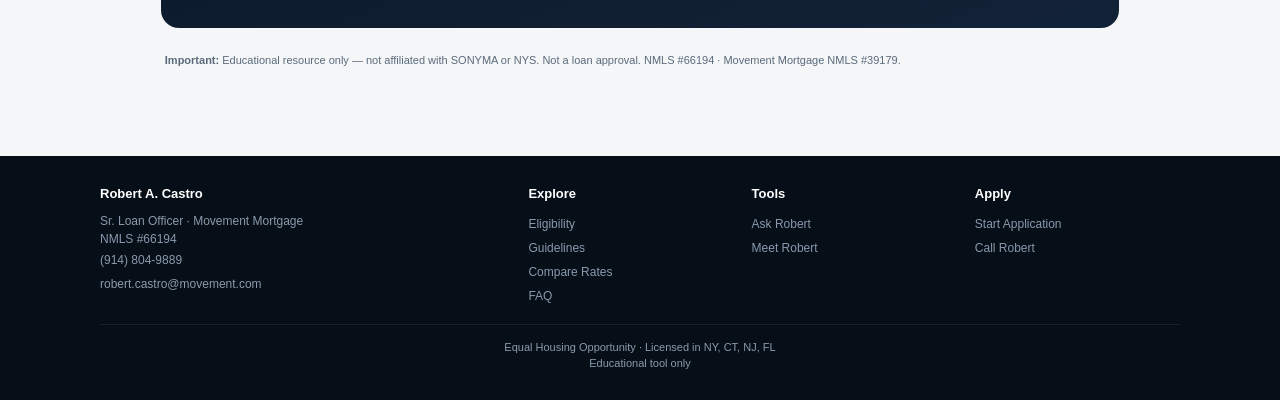
==== commit c0555a6a: "Add Compare Rates menu link to Mortgage News Daily" ====
--- a/index.html
+++ b/index.html
@@ -131,6 +131,7 @@
       <a href="/what-is-sonyma.html">SONYMA</a>
       <a href="/guidelines.html">Guidelines</a>
       <a href="/eligible.html">Eligibility</a>
+      <a href="https://www.mortgagenewsdaily.com/mortgage-rates" target="_blank" rel="noopener">Compare Rates</a>
       <a href="/meet-robert.html">About Robert</a>
       <a class="btn-cta" href="/eligible.html">Check My Eligibility →</a>
     </nav>
@@ -141,6 +142,7 @@
     <a href="/what-is-sonyma.html">SONYMA</a>
     <a href="/guidelines.html">Guidelines</a>
     <a href="/eligible.html">Eligibility</a>
+    <a href="https://www.mortgagenewsdaily.com/mortgage-rates" target="_blank" rel="noopener">Compare Rates</a>
     <a href="/ask-robert.html">Ask Robert</a>
     <a href="/meet-robert.html">About Robert</a>
     <a href="/faq.html">FAQ</a>
@@ -211,7 +213,7 @@
         <div class="rate"><strong>Achieving the Dream</strong><div class="num">5.700%</div><small>Without DPAL<br>With DPAL: <b>6.100%</b></small></div>
         <div class="rate"><strong>Low Interest Rate</strong><div class="num">6.100%</div><small>Without DPAL<br>With DPAL: <b>6.500%</b></small></div>
       </div>
-      <p style="font-size:12px;color:var(--muted);margin-top:12px"><a href="/why-sonyma.html">See full benefits →</a> · <a href="https://hcr.ny.gov/current-rates" target="_blank" rel="noopener">Verify on SONYMA site</a></p>
+      <p style="font-size:12px;color:var(--muted);margin-top:12px"><a href="/why-sonyma.html">See full benefits →</a> · <a href="https://hcr.ny.gov/current-rates" target="_blank" rel="noopener">SONYMA rates</a> · <a href="https://www.mortgagenewsdaily.com/mortgage-rates" target="_blank" rel="noopener">Compare market rates →</a></p>
     </div>
   </section>
   <section class="section">
@@ -275,7 +277,7 @@
   <div class="footer-inner">
     <div class="footer-grid">
       <div class="footer-col"><strong>Robert A. Castro</strong>Sr. Loan Officer · Movement Mortgage<br>NMLS #66194<br><a href="tel:19148049889">(914) 804-9889</a><a href="mailto:robert.castro@movement.com">robert.castro@movement.com</a></div>
-      <div class="footer-col"><strong>Explore</strong><a href="/eligible.html">Eligibility</a><a href="/guidelines.html">Guidelines</a><a href="/faq.html">FAQ</a></div>
+      <div class="footer-col"><strong>Explore</strong><a href="/eligible.html">Eligibility</a><a href="/guidelines.html">Guidelines</a><a href="https://www.mortgagenewsdaily.com/mortgage-rates" target="_blank" rel="noopener">Compare Rates</a><a href="/faq.html">FAQ</a></div>
       <div class="footer-col"><strong>Tools</strong><a href="/ask-robert.html">Ask Robert</a><a href="/meet-robert.html">Meet Robert</a></div>
       <div class="footer-col"><strong>Apply</strong><a href="https://easyapp.movement.com/apply/create_profile?userid=10105455" target="_blank" rel="noopener">Start Application</a><a href="tel:19148049889">Call Robert</a></div>
     </div>
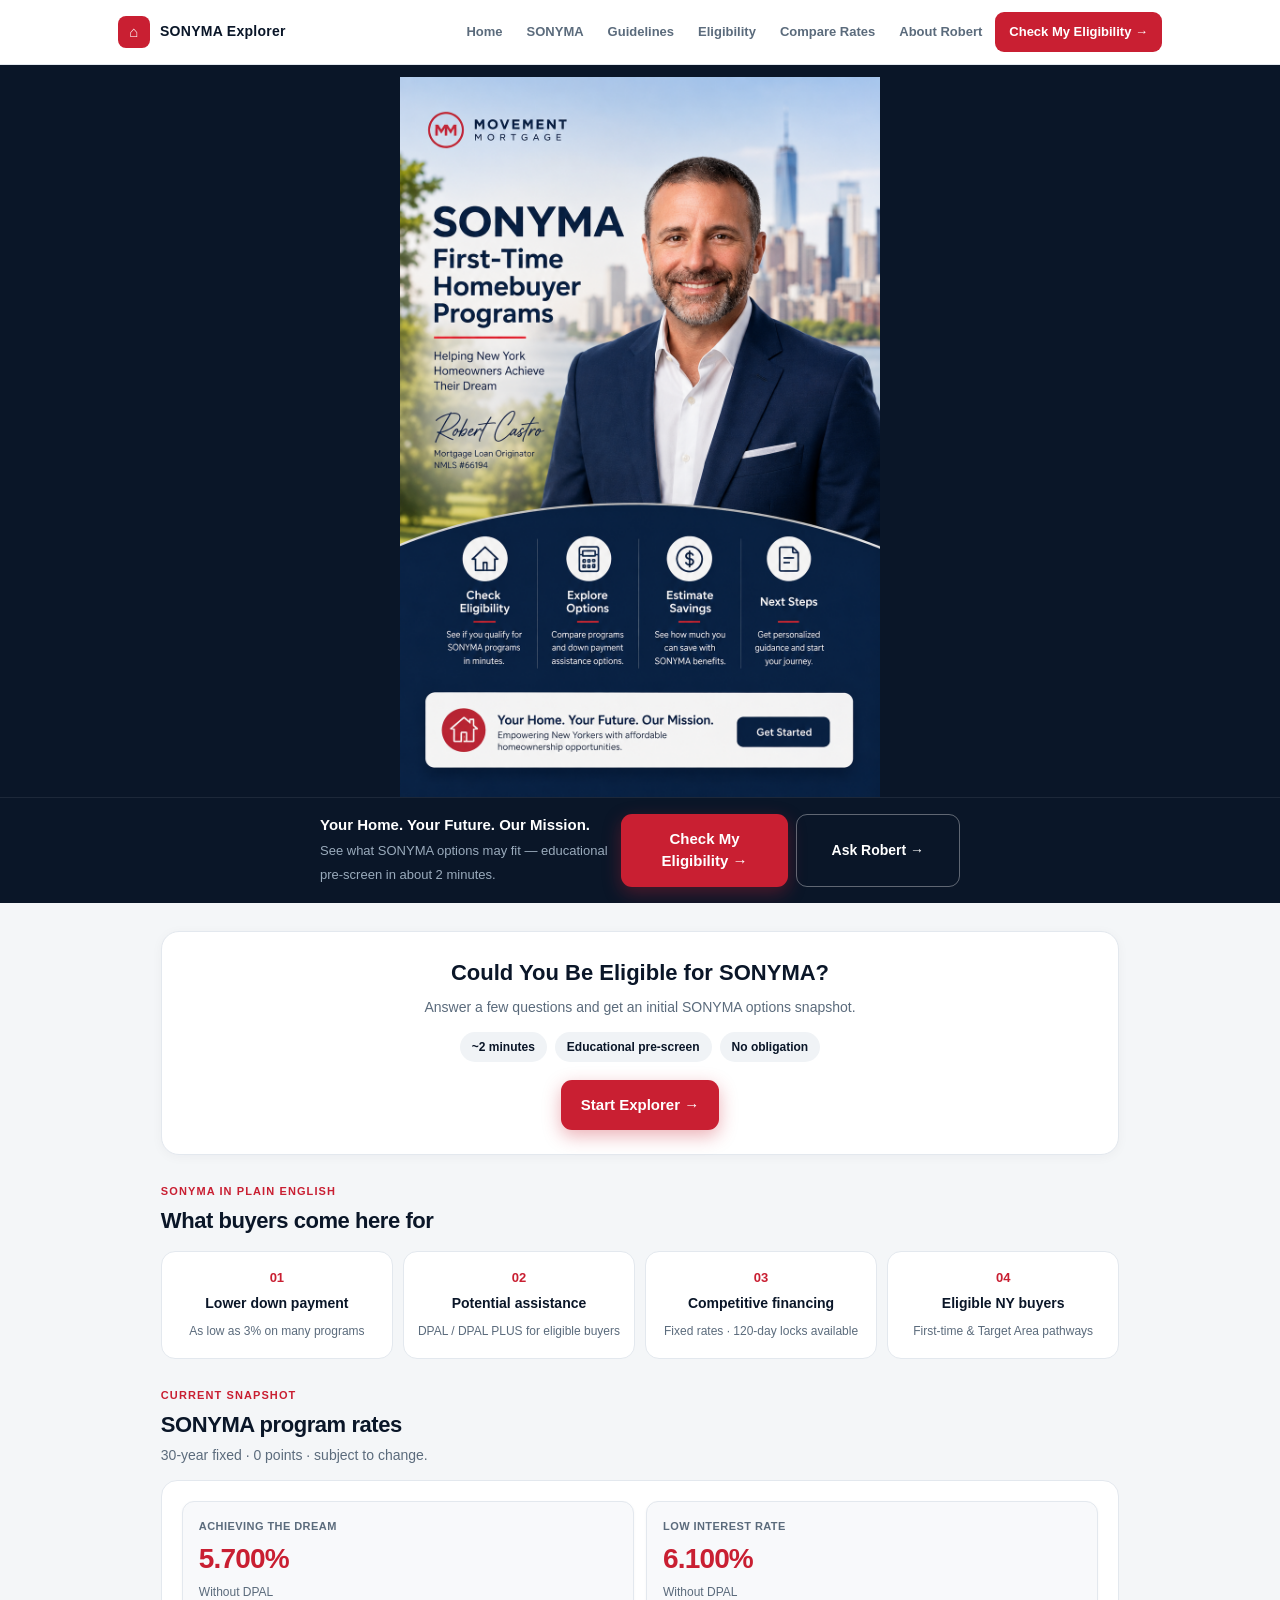
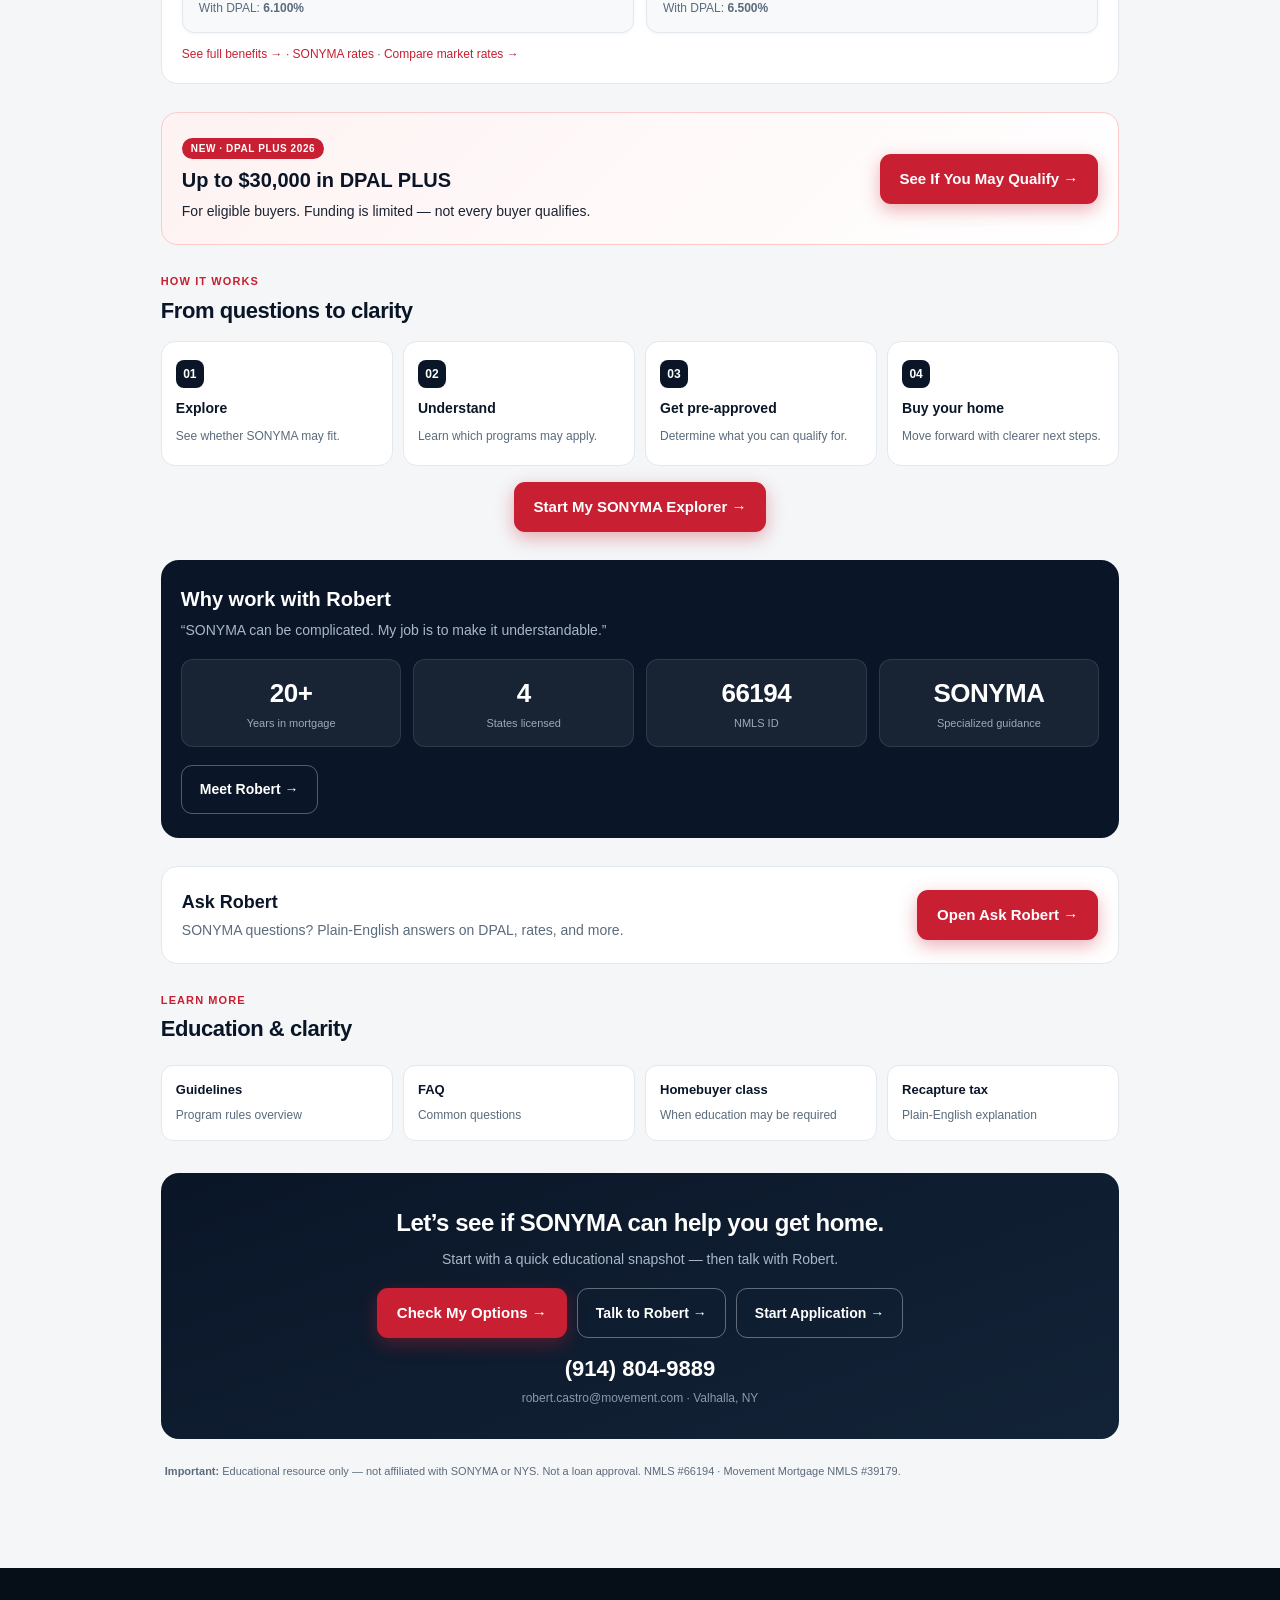
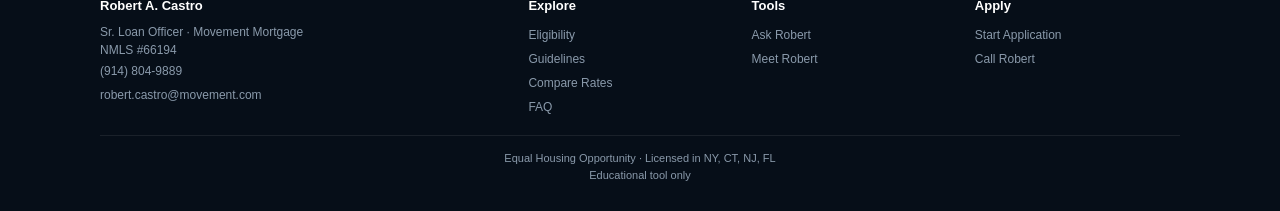
==== commit e573df28: "Remove hero action strip; restore simple poster CTAs" ====
--- a/index.html
+++ b/index.html
@@ -100,26 +100,15 @@
 .poster-frame{max-width:560px;margin:0 auto;background:#0a1628}
 .poster-img{width:100%;height:auto;display:block}
 @media(min-width:700px){.poster-frame{max-width:480px;padding-top:12px}}
-.action-strip{background:#0a1628;padding:8px 16px 24px}
-.action-grid{max-width:720px;margin:0 auto 16px;display:grid;grid-template-columns:1fr 1fr;gap:0}
-@media(min-width:700px){.action-grid{grid-template-columns:repeat(4,1fr)}}
-.action-item{display:flex;flex-direction:column;align-items:center;text-align:center;padding:18px 12px;color:#fff;text-decoration:none;border-right:1px solid rgba(255,255,255,.12);transition:background .15s}
-.action-item:last-child{border-right:none}
-@media(max-width:699px){.action-item:nth-child(odd){border-right:1px solid rgba(255,255,255,.12)}.action-item:nth-child(1),.action-item:nth-child(2){border-bottom:1px solid rgba(255,255,255,.12)}.action-item:nth-child(2){border-right:none}}
-.action-item:hover{background:rgba(255,255,255,.06)}
-.action-icon{width:44px;height:44px;border-radius:50%;background:#fff;display:flex;align-items:center;justify-content:center;margin-bottom:10px;color:#0a1628}
-.action-icon svg{width:22px;height:22px}
-.action-item strong{display:block;font-size:14px;font-weight:800;margin-bottom:4px;color:#fff}
-.action-item strong span{display:block;width:28px;height:2px;background:#c91f32;margin:6px auto 0}
-.action-item em{font-style:normal;font-size:12px;line-height:1.4;color:#9aabbc;font-weight:500}
-.mission-bar{max-width:720px;margin:0 auto;background:#fff;border-radius:14px;padding:14px 16px;display:flex;align-items:center;gap:12px;flex-wrap:wrap}
-.mission-icon{width:40px;height:40px;border-radius:50%;background:#c91f32;color:#fff;display:flex;align-items:center;justify-content:center;flex-shrink:0}
-.mission-icon svg{width:20px;height:20px}
-.mission-copy{flex:1;min-width:160px}
-.mission-copy strong{display:block;font-size:14px;font-weight:800;color:#0a1628}
-.mission-copy span{font-size:12px;color:#5b6b7c;line-height:1.35}
-.mission-bar .btn-start{background:#0a1628;color:#fff!important;padding:12px 18px;border-radius:10px;font-weight:800;font-size:13px;white-space:nowrap;text-decoration:none}
-.mission-bar .btn-start:hover{background:#132337}
+.poster-cta-bar{background:#0a1628;border-top:1px solid rgba(255,255,255,.08);padding:16px}
+.poster-cta-inner{max-width:560px;margin:0 auto;display:flex;flex-direction:column;gap:12px}
+.poster-cta-copy strong{display:block;color:#fff;font-size:15px;font-weight:800;margin-bottom:2px}
+.poster-cta-copy span{color:#9aabbc;font-size:13px;line-height:1.4}
+.poster-cta-actions{display:flex;flex-wrap:wrap;gap:8px}
+.poster-cta-actions .btn-primary{flex:1;min-width:160px;text-align:center;justify-content:center}
+.btn-secondary-dark{display:inline-flex;align-items:center;justify-content:center;background:transparent;color:#fff!important;border:1.5px solid rgba(255,255,255,.35);padding:13px 18px;border-radius:11px;font-weight:700;font-size:14px;flex:1;min-width:120px}
+.btn-secondary-dark:hover{background:rgba(255,255,255,.08)}
+@media(min-width:700px){.poster-cta-inner{max-width:640px;flex-direction:row;align-items:center;justify-content:space-between}.poster-cta-actions{flex-shrink:0}}
 </style>
 </head>
 <body>
@@ -154,36 +143,16 @@
   <div class="poster-frame">
     <img class="poster-img" src="/a_clean_professional_promotional_poster_hero_sc.png" alt="SONYMA First-Time Homebuyer Programs — Robert Castro, Movement Mortgage, NMLS #66194" width="640" height="960" decoding="async" fetchpriority="high">
   </div>
-  <div class="action-strip">
-    <div class="action-grid">
-      <a class="action-item" href="/eligible.html">
-        <div class="action-icon"><svg viewBox="0 0 24 24" fill="none" stroke="currentColor" stroke-width="2" stroke-linecap="round" stroke-linejoin="round"><path d="M3 10.5 12 3l9 7.5"/><path d="M5 10v10h14V10"/></svg></div>
-        <strong>Check Eligibility<span></span></strong>
-        <em>See if you may qualify for SONYMA programs in minutes.</em>
-      </a>
-      <a class="action-item" href="/why-sonyma.html">
-        <div class="action-icon"><svg viewBox="0 0 24 24" fill="none" stroke="currentColor" stroke-width="2" stroke-linecap="round" stroke-linejoin="round"><rect x="4" y="3" width="16" height="18" rx="2"/><path d="M8 7h8M8 11h8M8 15h5"/></svg></div>
-        <strong>Explore Options<span></span></strong>
-        <em>Compare programs and down payment assistance options.</em>
-      </a>
-      <a class="action-item" href="/guidelines.html">
-        <div class="action-icon"><svg viewBox="0 0 24 24" fill="none" stroke="currentColor" stroke-width="2" stroke-linecap="round" stroke-linejoin="round"><circle cx="12" cy="12" r="9"/><path d="M12 7v5l3 2"/></svg></div>
-        <strong>Estimate Savings<span></span></strong>
-        <em>See how SONYMA benefits and rates may help your purchase.</em>
-      </a>
-      <a class="action-item" href="/meet-robert.html">
-        <div class="action-icon"><svg viewBox="0 0 24 24" fill="none" stroke="currentColor" stroke-width="2" stroke-linecap="round" stroke-linejoin="round"><path d="M14 2H6a2 2 0 0 0-2 2v16a2 2 0 0 0 2 2h12a2 2 0 0 0 2-2V8z"/><path d="M14 2v6h6M8 13h8M8 17h6"/></svg></div>
-        <strong>Next Steps<span></span></strong>
-        <em>Get personalized guidance and start your journey.</em>
-      </a>
-    </div>
-    <div class="mission-bar">
-      <div class="mission-icon"><svg viewBox="0 0 24 24" fill="none" stroke="currentColor" stroke-width="2" stroke-linecap="round" stroke-linejoin="round"><path d="M3 10.5 12 3l9 7.5"/><path d="M5 10v10h14V10"/></svg></div>
-      <div class="mission-copy">
+  <div class="poster-cta-bar">
+    <div class="poster-cta-inner">
+      <div class="poster-cta-copy">
         <strong>Your Home. Your Future. Our Mission.</strong>
-        <span>Empowering New Yorkers with affordable homeownership opportunities.</span>
-      </div>
-      <a class="btn-start" href="/eligible.html">Get Started</a>
+        <span>See what SONYMA options may fit — educational pre-screen in about 2 minutes.</span>
+      </div>
+      <div class="poster-cta-actions">
+        <a class="btn-primary" href="/eligible.html">Check My Eligibility →</a>
+        <a class="btn-secondary-dark" href="/ask-robert.html">Ask Robert →</a>
+      </div>
     </div>
   </div>
 </section>
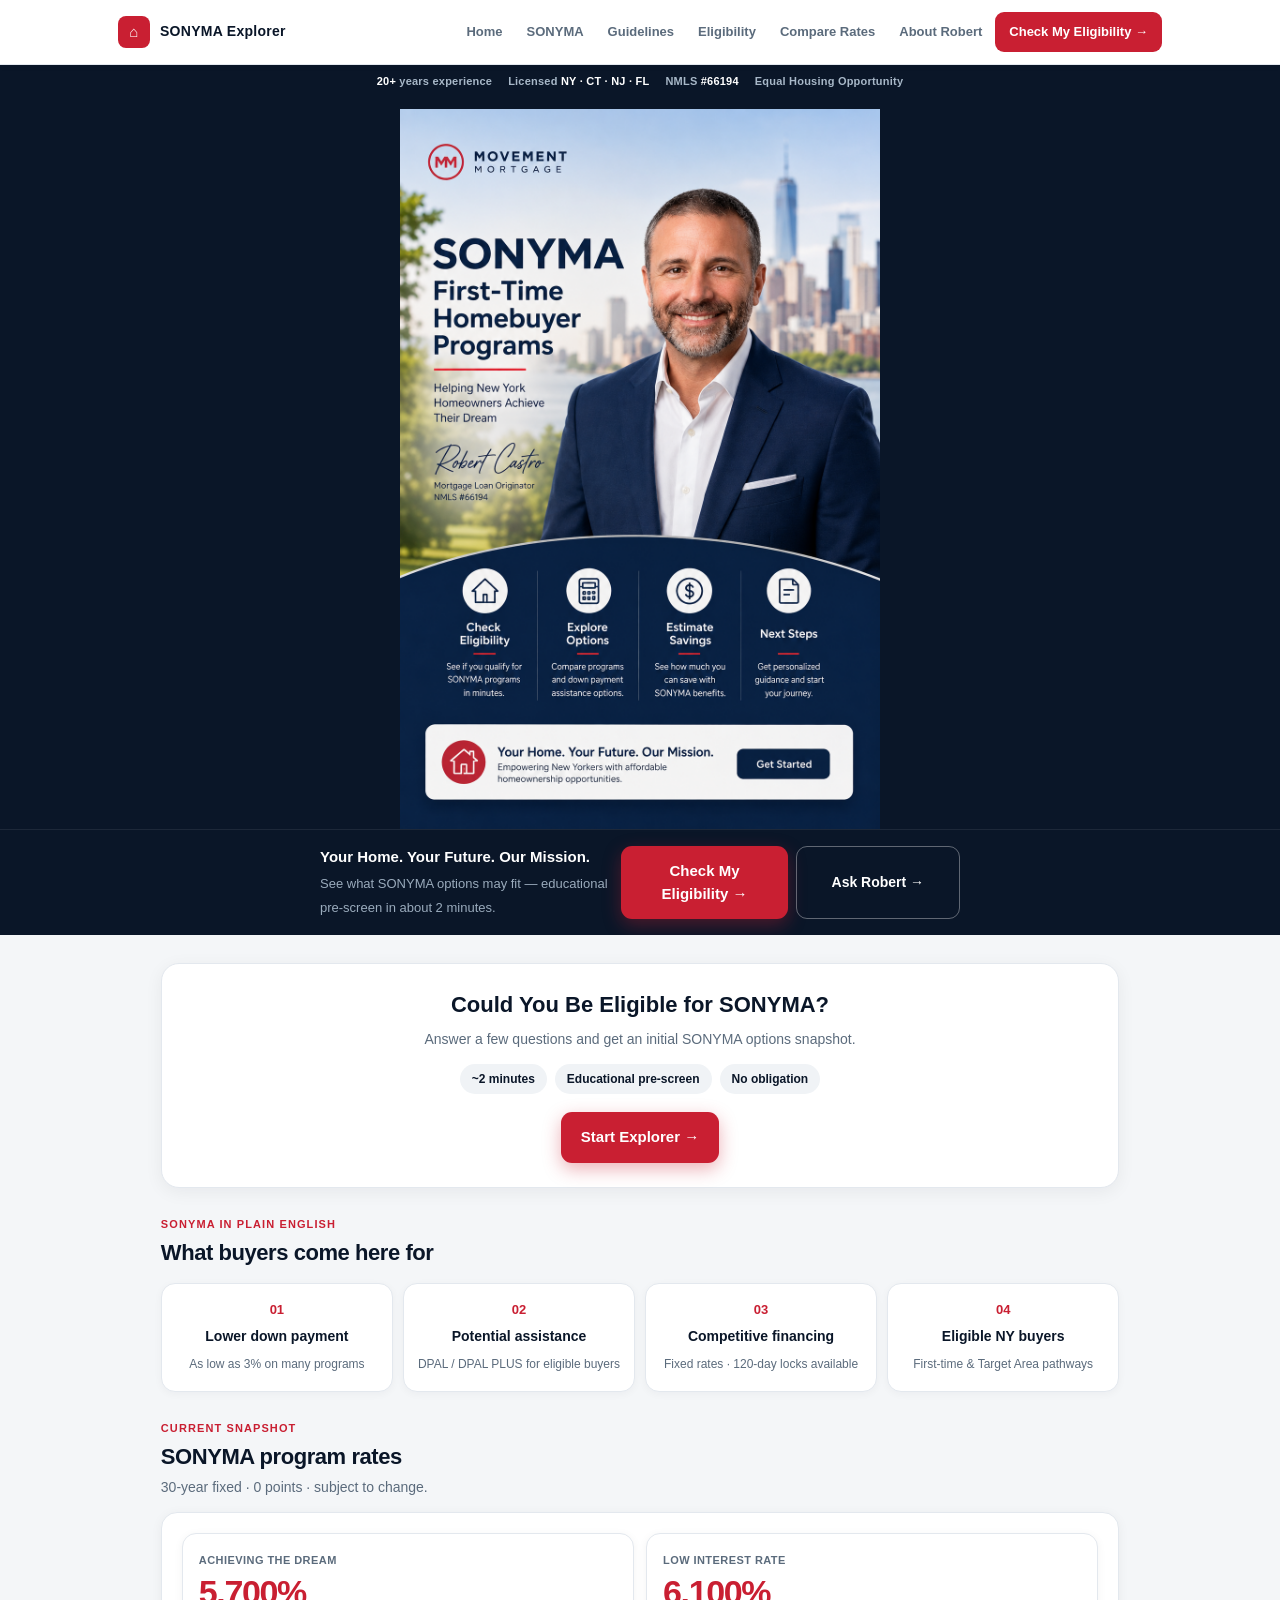
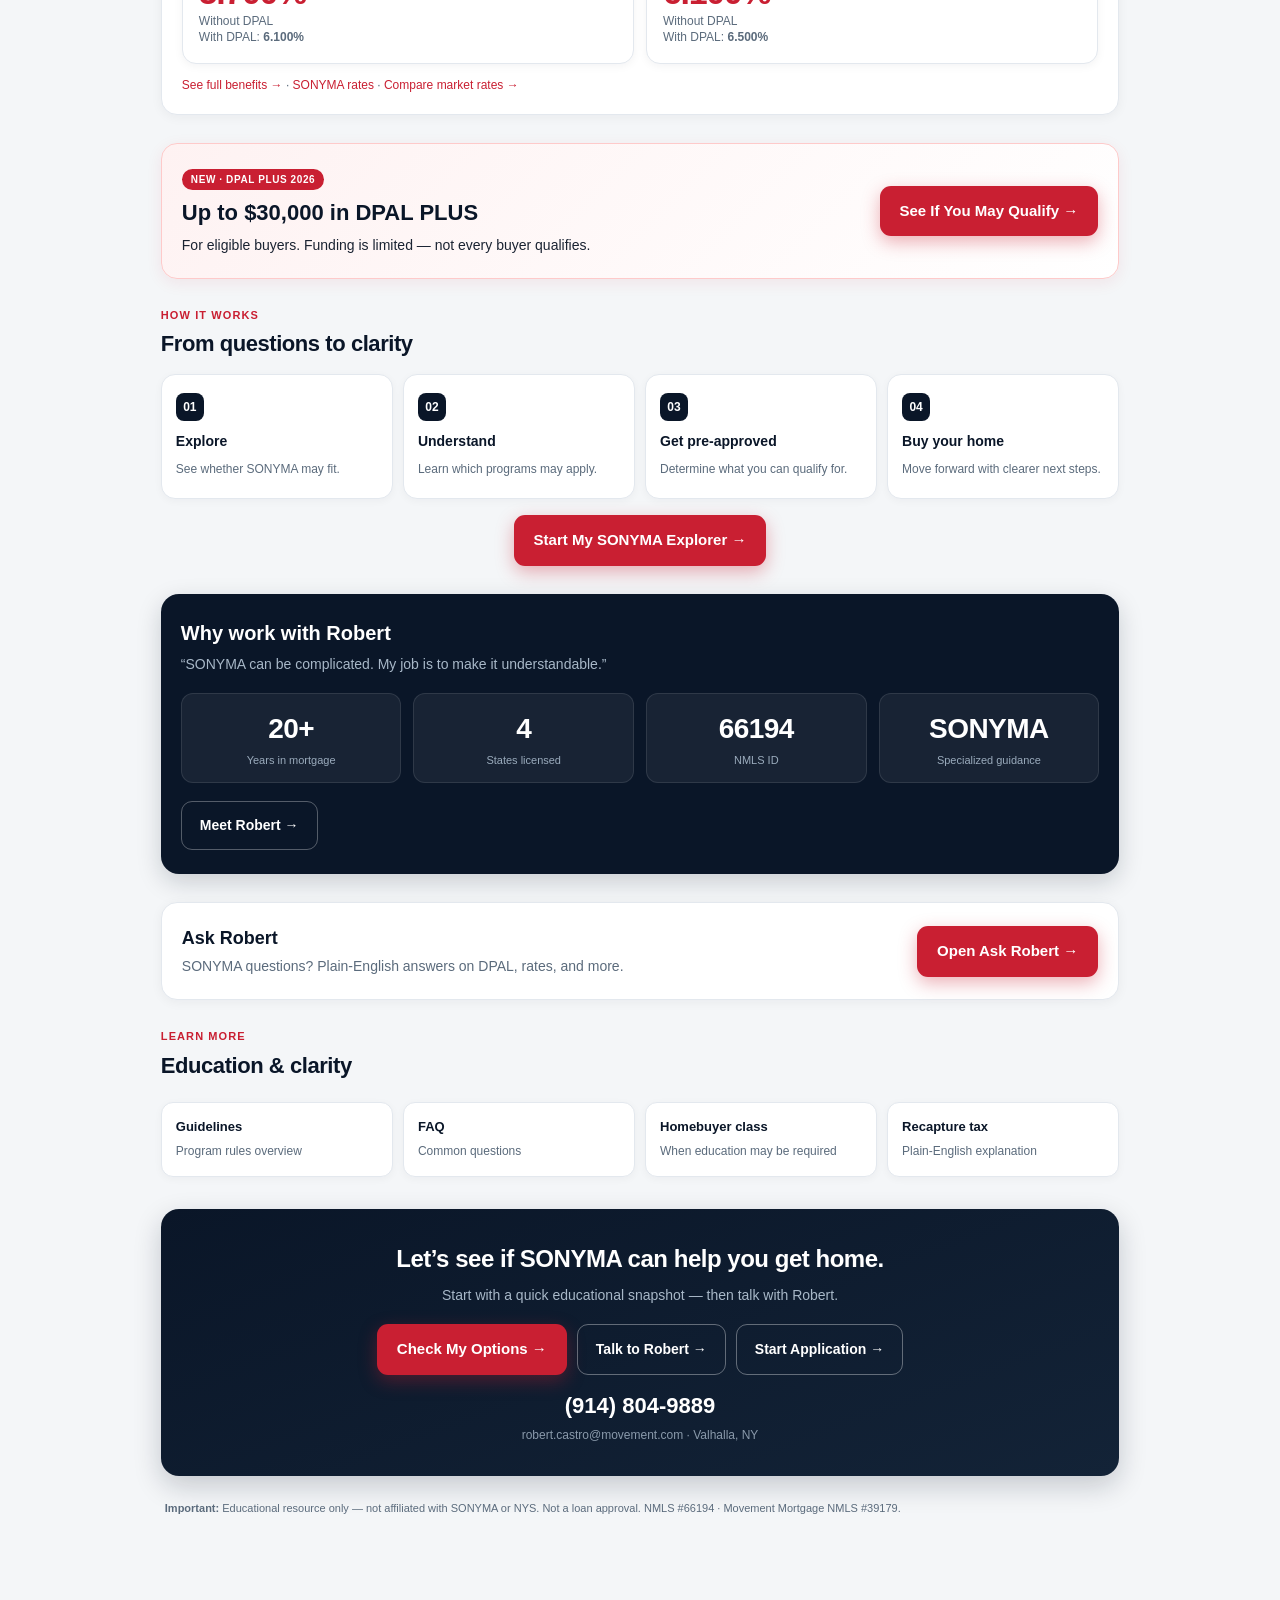
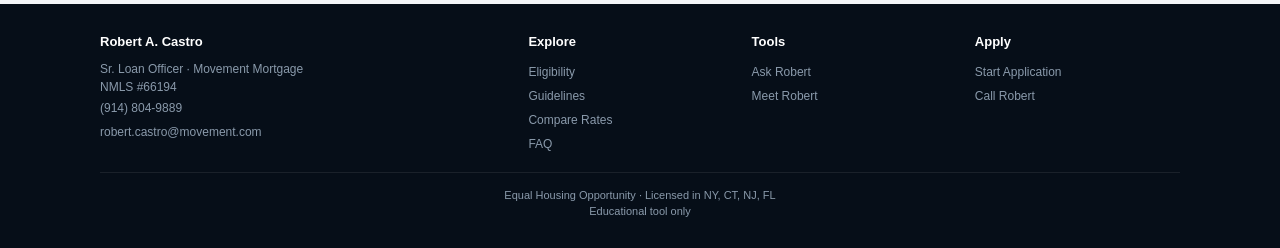
==== commit 2ed685d8: "Homepage polish: larger rates, trust strip, stronger CTAs, better card depth" ====
--- a/index.html
+++ b/index.html
@@ -12,77 +12,82 @@
 :root{--navy:#0a1628;--navy2:#132337;--red:#c91f32;--red-dark:#a81828;--ink:#1a2332;--muted:#5b6b7c;--paper:#f4f6f8;--card:#fff;--line:#e3e8ee}
 *{box-sizing:border-box;margin:0;padding:0}
 body{font-family:-apple-system,BlinkMacSystemFont,"Segoe UI",Roboto,Helvetica,Arial,sans-serif;background:var(--paper);color:var(--ink);line-height:1.5;min-height:100vh}
-a{color:var(--red);text-decoration:none}
+a{color:var(--red);text-decoration:none;transition:color .15s ease}
 img{max-width:100%;display:block}
-.topbar{position:sticky;top:0;z-index:60;background:rgba(255,255,255,.94);backdrop-filter:blur(14px);border-bottom:1px solid var(--line)}
+.topbar{position:sticky;top:0;z-index:60;background:rgba(255,255,255,.96);backdrop-filter:blur(16px);-webkit-backdrop-filter:blur(16px);border-bottom:1px solid var(--line);box-shadow:0 1px 8px rgba(10,22,40,.04)}
 .topbar-inner{max-width:1080px;margin:0 auto;padding:12px 18px;display:flex;align-items:center;justify-content:space-between;gap:12px}
 .logo{display:flex;align-items:center;gap:10px;font-weight:800;font-size:14px;color:var(--navy);letter-spacing:.02em;white-space:nowrap}
 .logo-mark{width:32px;height:32px;border-radius:8px;background:#c91f32;color:#fff;display:flex;align-items:center;justify-content:center;font-size:15px}
 .nav{display:none;align-items:center;gap:2px}
-.nav a{color:var(--muted);font-size:13px;font-weight:600;padding:8px 11px;border-radius:8px}
+.nav a{color:var(--muted);font-size:13px;font-weight:600;padding:8px 11px;border-radius:8px;transition:background .15s ease,color .15s ease}
 .nav a:hover{color:var(--navy);background:#f0f3f6}
 .btn-cta{background:var(--red)!important;color:#fff!important;padding:10px 14px!important;border-radius:9px!important;font-weight:700!important;font-size:13px!important;white-space:nowrap}
-.menu-btn{border:1.5px solid var(--line);background:#fff;border-radius:8px;padding:9px 12px;font-weight:700;font-size:13px;color:var(--navy);cursor:pointer}
+.menu-btn{border:1.5px solid var(--line);background:#fff;border-radius:8px;padding:9px 12px;font-weight:700;font-size:13px;color:var(--navy);cursor:pointer;transition:border-color .15s ease,background .15s ease}
+.menu-btn:hover{border-color:var(--red);background:#fef2f2}
 .nav-m{display:none;background:#fff;border-top:1px solid var(--line);padding:8px 18px 14px}
 .nav-m.open{display:block}
 .nav-m a{display:block;padding:12px 6px;color:var(--ink);font-weight:600;font-size:14px;border-bottom:1px solid #f0f3f6}
+.trust-strip{background:#0a1628;color:#a8b8c8;font-size:11px;font-weight:600;text-align:center;padding:8px 12px;display:flex;flex-wrap:wrap;justify-content:center;gap:6px 16px}
+.trust-strip b{color:#fff;font-weight:800}
 .wrap{max-width:1080px;margin:0 auto;padding:0 16px 48px}
-.btn-primary{display:inline-flex;align-items:center;justify-content:center;background:var(--red);color:#fff!important;padding:14px 20px;border-radius:11px;font-weight:800;font-size:15px;box-shadow:0 6px 18px rgba(201,31,50,.35)}
-.btn-primary:hover{background:var(--red-dark)}
+.btn-primary{display:inline-flex;align-items:center;justify-content:center;background:var(--red);color:#fff!important;padding:14px 20px;border-radius:11px;font-weight:800;font-size:15px;box-shadow:0 6px 18px rgba(201,31,50,.35);transition:background .15s ease,transform .15s ease,box-shadow .15s ease}
+.btn-primary:hover{background:var(--red-dark);transform:translateY(-1px);box-shadow:0 8px 22px rgba(201,31,50,.4)}
 .btn-secondary{display:inline-flex;align-items:center;justify-content:center;background:transparent;color:#fff!important;border:1.5px solid rgba(255,255,255,.35);padding:13px 18px;border-radius:11px;font-weight:700;font-size:14px}
 .section{margin:28px 0}
 .section-head{margin-bottom:14px}
 .section-head .eyebrow{font-size:11px;font-weight:800;letter-spacing:.1em;text-transform:uppercase;color:var(--red);margin-bottom:4px}
 .section-head h2{font-size:22px;font-weight:900;color:var(--navy);letter-spacing:-.02em}
 .section-head p{color:var(--muted);font-size:14px;margin-top:4px}
-.card{background:var(--card);border:1px solid var(--line);border-radius:16px;padding:20px}
-.elig-card{background:#fff;border:1px solid var(--line);border-radius:18px;padding:24px 20px;text-align:center;box-shadow:0 2px 12px rgba(10,22,40,.04)}
+.card{background:var(--card);border:1px solid var(--line);border-radius:16px;padding:20px;box-shadow:0 2px 12px rgba(10,22,40,.05)}
+.elig-card{background:#fff;border:1px solid var(--line);border-radius:18px;padding:24px 20px;text-align:center;box-shadow:0 4px 18px rgba(10,22,40,.06)}
 .elig-card h2{font-size:22px;font-weight:900;color:var(--navy);margin-bottom:8px}
 .elig-card p{color:var(--muted);font-size:14px;margin-bottom:14px}
 .elig-pills{display:flex;flex-wrap:wrap;gap:8px;justify-content:center;margin-bottom:18px}
 .elig-pills span{background:#f0f3f6;color:var(--navy);font-size:12px;font-weight:700;padding:6px 12px;border-radius:999px}
 .benefits{display:grid;grid-template-columns:1fr 1fr;gap:10px}
 @media(min-width:640px){.benefits{grid-template-columns:repeat(4,1fr)}}
-.benefit{background:#fff;border:1px solid var(--line);border-radius:14px;padding:16px 14px;text-align:center}
+.benefit{background:#fff;border:1px solid var(--line);border-radius:14px;padding:16px 14px;text-align:center;box-shadow:0 2px 8px rgba(10,22,40,.04);transition:box-shadow .2s ease,transform .2s ease}
+.benefit:hover{box-shadow:0 6px 16px rgba(10,22,40,.08);transform:translateY(-2px)}
 .benefit .num{font-size:13px;font-weight:800;color:var(--red);margin-bottom:6px}
 .benefit strong{display:block;font-size:14px;color:var(--navy);margin-bottom:4px}
 .benefit span{font-size:12px;color:var(--muted);line-height:1.35}
 .rate-grid{display:grid;grid-template-columns:1fr 1fr;gap:12px}
-.rate{background:#f8f9fb;border:1px solid var(--line);border-radius:12px;padding:16px}
+.rate{background:#fff;border:1px solid var(--line);border-radius:14px;padding:18px 16px;box-shadow:0 2px 10px rgba(10,22,40,.05)}
 .rate strong{display:block;font-size:11px;text-transform:uppercase;letter-spacing:.04em;color:var(--muted);font-weight:700}
-.rate .num{font-size:28px;font-weight:900;color:var(--red);letter-spacing:-.03em;margin:4px 0}
+.rate .num{font-size:34px;font-weight:900;color:var(--red);letter-spacing:-.04em;margin:6px 0 4px;line-height:1}
 .rate small{font-size:12px;color:var(--muted);line-height:1.35;display:block}
-.dpal{background:linear-gradient(135deg,#fef2f2,#fff);border:1px solid #fecaca;border-radius:16px;padding:22px 20px;display:grid;gap:12px}
+.dpal{background:linear-gradient(135deg,#fef2f2,#fff);border:1px solid #fecaca;border-radius:16px;padding:22px 20px;display:grid;gap:12px;box-shadow:0 4px 16px rgba(201,31,50,.08)}
 @media(min-width:640px){.dpal{grid-template-columns:1fr auto;align-items:center}}
 .dpal .tag{display:inline-block;background:var(--red);color:#fff;font-size:10px;font-weight:800;letter-spacing:.06em;padding:3px 9px;border-radius:999px;margin-bottom:6px}
-.dpal h3{font-size:20px;font-weight:900;color:var(--navy);margin-bottom:6px}
+.dpal h3{font-size:22px;font-weight:900;color:var(--navy);margin-bottom:6px}
 .dpal p{font-size:14px;color:var(--ink);line-height:1.5}
 .steps{display:grid;gap:10px}
 @media(min-width:640px){.steps{grid-template-columns:repeat(4,1fr)}}
-.step{background:#fff;border:1px solid var(--line);border-radius:14px;padding:18px 14px}
+.step{background:#fff;border:1px solid var(--line);border-radius:14px;padding:18px 14px;box-shadow:0 2px 8px rgba(10,22,40,.04)}
 .step .n{width:28px;height:28px;border-radius:8px;background:var(--navy);color:#fff;font-size:12px;font-weight:800;display:flex;align-items:center;justify-content:center;margin-bottom:10px}
 .step strong{display:block;font-size:14px;color:var(--navy);margin-bottom:4px}
 .step span{font-size:12px;color:var(--muted);line-height:1.4}
-.why{background:var(--navy);color:#fff;border-radius:18px;padding:24px 20px}
+.why{background:var(--navy);color:#fff;border-radius:18px;padding:24px 20px;box-shadow:0 8px 24px rgba(10,22,40,.18)}
 .why h2{font-size:20px;font-weight:900;margin-bottom:6px}
 .why>p{color:#a8b8c8;font-size:14px;margin-bottom:18px}
 .stats{display:grid;grid-template-columns:1fr 1fr;gap:12px}
 @media(min-width:640px){.stats{grid-template-columns:repeat(4,1fr)}}
 .stat{background:rgba(255,255,255,.06);border:1px solid rgba(255,255,255,.1);border-radius:12px;padding:14px;text-align:center}
-.stat .v{font-size:26px;font-weight:900;color:#fff;letter-spacing:-.02em}
+.stat .v{font-size:28px;font-weight:900;color:#fff;letter-spacing:-.02em}
 .stat .l{font-size:11px;color:#9aabbc;margin-top:2px}
-.ask{background:#fff;border:1px solid var(--line);border-radius:16px;padding:22px 20px;display:grid;gap:14px}
+.ask{background:#fff;border:1px solid var(--line);border-radius:16px;padding:22px 20px;display:grid;gap:14px;box-shadow:0 2px 12px rgba(10,22,40,.05)}
 @media(min-width:640px){.ask{grid-template-columns:1fr auto;align-items:center}}
 .ask h2{font-size:18px;font-weight:900;color:var(--navy)}
 .ask p{font-size:14px;color:var(--muted);margin-top:4px}
-.final{background:linear-gradient(160deg,var(--navy),var(--navy2));color:#fff;border-radius:18px;padding:32px 22px;text-align:center;margin-top:32px}
+.final{background:linear-gradient(160deg,var(--navy),var(--navy2));color:#fff;border-radius:18px;padding:32px 22px;text-align:center;margin-top:32px;box-shadow:0 10px 28px rgba(10,22,40,.2)}
 .final h2{font-size:24px;font-weight:900;margin-bottom:8px;letter-spacing:-.02em}
 .final p{color:#a8b8c8;font-size:14px;margin-bottom:18px}
 .final-actions{display:flex;flex-wrap:wrap;gap:10px;justify-content:center}
 .final .phone{display:block;font-size:22px;font-weight:900;color:#fff;margin:14px 0 4px}
 .explore-row{display:grid;grid-template-columns:1fr 1fr;gap:10px;margin-top:20px}
 @media(min-width:640px){.explore-row{grid-template-columns:repeat(4,1fr)}}
-.explore-link{background:#fff;border:1px solid var(--line);border-radius:12px;padding:14px;color:inherit;display:block}
+.explore-link{background:#fff;border:1px solid var(--line);border-radius:12px;padding:14px;color:inherit;display:block;box-shadow:0 2px 8px rgba(10,22,40,.04);transition:box-shadow .2s ease,transform .2s ease}
+.explore-link:hover{box-shadow:0 6px 16px rgba(10,22,40,.08);transform:translateY(-2px)}
 .explore-link strong{display:block;font-size:13px;color:var(--navy);margin-bottom:2px}
 .explore-link span{font-size:12px;color:var(--muted)}
 .site-footer{background:#060e18;color:#8a9aab;font-size:12px;padding:28px 16px;margin-top:40px}
@@ -106,7 +111,7 @@
 .poster-cta-copy span{color:#9aabbc;font-size:13px;line-height:1.4}
 .poster-cta-actions{display:flex;flex-wrap:wrap;gap:8px}
 .poster-cta-actions .btn-primary{flex:1;min-width:160px;text-align:center;justify-content:center}
-.btn-secondary-dark{display:inline-flex;align-items:center;justify-content:center;background:transparent;color:#fff!important;border:1.5px solid rgba(255,255,255,.35);padding:13px 18px;border-radius:11px;font-weight:700;font-size:14px;flex:1;min-width:120px}
+.btn-secondary-dark{display:inline-flex;align-items:center;justify-content:center;background:transparent;color:#fff!important;border:1.5px solid rgba(255,255,255,.35);padding:13px 18px;border-radius:11px;font-weight:700;font-size:14px;flex:1;min-width:120px;transition:background .15s ease}
 .btn-secondary-dark:hover{background:rgba(255,255,255,.08)}
 @media(min-width:700px){.poster-cta-inner{max-width:640px;flex-direction:row;align-items:center;justify-content:space-between}.poster-cta-actions{flex-shrink:0}}
 </style>
@@ -139,6 +144,13 @@
   </nav>
 </header>
 
+<div class="trust-strip">
+  <span><b>20+</b> years experience</span>
+  <span>Licensed <b>NY · CT · NJ · FL</b></span>
+  <span>NMLS <b>#66194</b></span>
+  <span>Equal Housing Opportunity</span>
+</div>
+
 <section class="hero hero-poster-section">
   <div class="poster-frame">
     <img class="poster-img" src="/a_clean_professional_promotional_poster_hero_sc.png" alt="SONYMA First-Time Homebuyer Programs — Robert Castro, Movement Mortgage, NMLS #66194" width="640" height="960" decoding="async" fetchpriority="high">
--- a/styles.css
+++ b/styles.css
@@ -1,39 +1,57 @@
-:root{--navy:#071a33;--navy2:#0c2b4d;--red:#c91f32;--green:#14804a;--amber:#a66a00;--ink:#17283e;--muted:#65758b;--paper:#f5f7f9;--line:#dfe5ec;--white:#fff}
+:root{--navy:#071a33;--navy2:#0c2b4d;--red:#c91f32;--red-dark:#a81828;--green:#14804a;--amber:#a66a00;--ink:#17283e;--muted:#65758b;--paper:#f5f7f9;--line:#dfe5ec;--white:#fff}
 *{box-sizing:border-box}
 html{scroll-behavior:smooth}
 html,body{margin:0;background:var(--paper);color:var(--ink);font-family:-apple-system,BlinkMacSystemFont,"Segoe UI",Arial,sans-serif;-webkit-text-size-adjust:100%;line-height:1.5}
 body{min-height:100vh;display:flex;flex-direction:column}
-a{color:var(--red)}
+a{color:var(--red);transition:color .15s ease}
 img{max-width:100%;height:auto;display:block}
 .app{max-width:1100px;margin:0 auto;width:100%;flex:1}
 .wrap{padding:16px;max-width:1100px;margin:0 auto}
-.site-header{background:rgba(7,26,51,.98);color:#fff;position:sticky;top:0;z-index:50;border-bottom:1px solid rgba(255,255,255,.08)}
+
+/* Header */
+.site-header{background:rgba(255,255,255,.97);backdrop-filter:blur(16px);-webkit-backdrop-filter:blur(16px);color:#0a1628;position:sticky;top:0;z-index:50;border-bottom:1px solid #e3e8ee;box-shadow:0 1px 8px rgba(10,22,40,.04)}
 .header-inner{max-width:1100px;margin:0 auto;padding:10px 16px;display:flex;align-items:center;justify-content:space-between;gap:12px}
 .brand-block{min-width:0}
-.brand{font-weight:900;letter-spacing:1.2px;font-size:12px;white-space:nowrap}
-.subbrand{font-size:10px;opacity:.7;margin-top:1px}
+.brand{font-weight:900;letter-spacing:1.2px;font-size:12px;white-space:nowrap;color:#0a1628}
+.subbrand{font-size:10px;color:#5b6b7c;margin-top:1px}
 .nav-desktop{display:none;align-items:center;gap:4px;flex-wrap:wrap}
-.nav-desktop a{color:rgba(255,255,255,.85);text-decoration:none;font-size:11px;font-weight:700;padding:8px 10px;border-radius:8px;letter-spacing:.2px}
-.nav-desktop a:hover,.nav-desktop a.active{background:rgba(255,255,255,.1);color:#fff}
+.nav-desktop a{color:#5b6b7c;text-decoration:none;font-size:12px;font-weight:600;padding:8px 10px;border-radius:8px;transition:background .15s ease,color .15s ease}
+.nav-desktop a:hover,.nav-desktop a.active{background:#f0f3f6;color:#0a1628}
 .nav-cta{background:var(--red)!important;color:#fff!important;border-radius:9px!important;padding:9px 12px!important}
-.menu-btn{background:transparent;border:1.5px solid rgba(255,255,255,.3);color:#fff;border-radius:9px;padding:10px 12px;font-weight:800;font-size:13px;cursor:pointer;min-height:44px}
-.nav-mobile{display:none;background:#050f1d;padding:8px 16px 16px;border-top:1px solid rgba(255,255,255,.08)}
+.menu-btn{background:#fff;border:1.5px solid #e3e8ee;color:#0a1628;border-radius:9px;padding:10px 12px;font-weight:800;font-size:13px;cursor:pointer;min-height:44px;transition:border-color .15s ease,background .15s ease}
+.menu-btn:hover{border-color:#c91f32;background:#fef2f2}
+.nav-mobile{display:none;background:#fff;padding:8px 16px 16px;border-top:1px solid #e3e8ee}
 .nav-mobile.open{display:block}
-.nav-mobile a{display:block;color:#e8eef5;text-decoration:none;font-weight:700;font-size:14px;padding:12px 8px;border-bottom:1px solid rgba(255,255,255,.06)}
+.nav-mobile a{display:block;color:#1a2332;text-decoration:none;font-weight:600;font-size:14px;padding:12px 6px;border-bottom:1px solid #f0f3f6;transition:color .15s ease}
+.nav-mobile a:hover{color:var(--red)}
 .nav-mobile a.nav-cta-m{background:var(--red);color:#fff;text-align:center;border-radius:10px;margin-top:10px;border:0}
-.button,button.button{border:0;background:var(--red);color:#fff;font-weight:850;border-radius:11px;padding:14px 16px;cursor:pointer;text-decoration:none;display:inline-flex;align-items:center;justify-content:center;font-size:15px;min-height:48px;gap:6px}
-.button.secondary{background:#eef2f6;color:var(--navy)}
-.button.ghost{background:transparent;border:1.5px solid rgba(255,255,255,.35);color:#fff}
+
+/* Trust strip */
+.trust-strip{background:#0a1628;color:#a8b8c8;font-size:11px;font-weight:600;letter-spacing:.02em;text-align:center;padding:8px 12px;display:flex;flex-wrap:wrap;justify-content:center;gap:6px 14px}
+.trust-strip span{white-space:nowrap}
+.trust-strip b{color:#fff;font-weight:800}
+
+/* Buttons */
+.button,button.button{border:0;background:var(--red);color:#fff;font-weight:850;border-radius:11px;padding:14px 16px;cursor:pointer;text-decoration:none;display:inline-flex;align-items:center;justify-content:center;font-size:15px;min-height:48px;gap:6px;box-shadow:0 4px 14px rgba(201,31,50,.28);transition:background .15s ease,transform .15s ease,box-shadow .15s ease}
+.button:hover,button.button:hover{background:var(--red-dark);transform:translateY(-1px);box-shadow:0 6px 18px rgba(201,31,50,.35)}
+.button.secondary{background:#eef2f6;color:var(--navy);box-shadow:none}
+.button.secondary:hover{background:#e3e8ee;transform:none;box-shadow:none}
+.button.ghost{background:transparent;border:1.5px solid rgba(255,255,255,.35);color:#fff;box-shadow:none}
 .button.block{width:100%}
-.card{background:#fff;border:1px solid var(--line);border-radius:16px;padding:18px;margin-bottom:14px}
+
+/* Cards */
+.card{background:#fff;border:1px solid var(--line);border-radius:16px;padding:18px;margin-bottom:14px;box-shadow:0 2px 10px rgba(10,22,40,.04);transition:box-shadow .2s ease}
+.card:hover{box-shadow:0 4px 16px rgba(10,22,40,.07)}
 .card h2{margin:0 0 10px;color:var(--navy);font-size:20px;letter-spacing:-.3px}
 .card h3{margin:0 0 6px;color:var(--navy);font-size:16px}
 .muted{color:var(--muted);font-size:14px;line-height:1.5}
 .eyebrow{font-size:10px;color:var(--red);font-weight:900;letter-spacing:1.2px;text-transform:uppercase}
 .grid-2{display:grid;gap:12px}
 .grid-3{display:grid;gap:12px}
-.story-card{background:#fff;border:1px solid var(--line);border-radius:14px;padding:16px}
+.story-card{background:#fff;border:1px solid var(--line);border-radius:14px;padding:16px;box-shadow:0 1px 6px rgba(10,22,40,.03)}
 .story-card p{margin:0;color:var(--muted);font-size:13px;line-height:1.45}
+
+/* Hero */
 .hero{background:linear-gradient(180deg,#071a33,#061321);color:#fff;border-radius:16px;overflow:hidden;margin-bottom:16px}
 .hero-photo{position:relative;width:100%;height:260px;background:#0a1a2e;overflow:hidden}
 .hero-photo img{position:absolute;inset:0;width:100%;height:100%;object-fit:cover;object-position:center 18%}
@@ -48,21 +66,25 @@
 .path-steps{display:grid;gap:10px;margin:16px 0}
 .path-step{background:#fff;border:1px solid var(--line);border-radius:12px;padding:14px;display:flex;gap:12px;align-items:flex-start}
 .path-num{background:var(--navy);color:#fff;width:28px;height:28px;border-radius:50%;display:flex;align-items:center;justify-content:center;font-size:12px;font-weight:900;flex-shrink:0}
-.cta-band{background:linear-gradient(135deg,#071a33,#0c2b4d);color:#fff;border-radius:16px;padding:24px 16px;text-align:center;margin:16px 0}
+.cta-band{background:linear-gradient(135deg,#071a33,#0c2b4d);color:#fff;border-radius:16px;padding:24px 16px;text-align:center;margin:16px 0;box-shadow:0 8px 24px rgba(7,26,51,.18)}
 .cta-band h2{margin:0 0 8px;font-size:20px}
 .cta-band p{margin:0 0 14px;color:#c5d2e0;font-size:14px;line-height:1.45}
 .phone-lg{font-size:22px;font-weight:900;color:#fff;text-decoration:none;display:block;margin:8px 0 12px}
-.qa-item{background:#fff;border:1px solid #dfe5eb;border-radius:12px;margin-bottom:8px;overflow:hidden}
+
+/* FAQ */
+.qa-item{background:#fff;border:1px solid #dfe5eb;border-radius:12px;margin-bottom:8px;overflow:hidden;box-shadow:0 1px 4px rgba(10,22,40,.03)}
 .qa-q{width:100%;background:#fff;border:0;padding:14px;text-align:left;font-size:14px;font-weight:850;display:flex;justify-content:space-between;align-items:center;color:var(--navy);min-height:48px;cursor:pointer}
 .qa-q span{color:var(--red);font-size:18px}
 .qa-a{display:none;padding:0 14px 16px;color:#000;font-size:15px;line-height:1.65;background:#eef2f6;border-top:1px solid #d0d7e0}
 .qa-item.open .qa-a{display:block;padding:14px}
 label{display:block;font-size:13px;font-weight:800;color:var(--navy);margin:12px 0 5px}
 input,select{width:100%;padding:13px 12px;border:1px solid #cfd7e1;border-radius:10px;font-size:16px;background:#fff}
+
+/* Rates */
 .rate-grid{display:grid;grid-template-columns:1fr 1fr;gap:10px}
-.rate{border:1px solid var(--line);border-radius:14px;padding:16px;background:#fff;box-shadow:0 1px 3px rgba(7,26,51,.04)}
+.rate{border:1px solid var(--line);border-radius:14px;padding:16px;background:#fff;box-shadow:0 2px 8px rgba(7,26,51,.05)}
 .rate strong{font-size:11px;display:block;color:var(--muted);letter-spacing:.4px;text-transform:uppercase}
-.rate .num{font-size:28px;font-weight:900;color:var(--red);margin:8px 0 4px;letter-spacing:-.5px}
+.rate .num{font-size:32px;font-weight:900;color:var(--red);margin:8px 0 4px;letter-spacing:-.04em;line-height:1}
 .rate small{color:var(--muted);font-size:12px;line-height:1.4;display:block}
 .result{border-left:4px solid var(--green);background:#fff;border-radius:12px;padding:14px;margin:8px 0;border:1px solid var(--line)}
 .result.no{border-left-color:#c7ced7}
@@ -75,6 +97,8 @@
 .stepbar{display:grid;grid-template-columns:repeat(5,1fr);gap:3px;margin-bottom:12px}
 .stepbar div{font-size:9px;text-align:center;font-weight:900;color:#8290a2;padding:9px 2px;border-radius:8px;background:#eef2f6;line-height:1.25}
 .stepbar .active{background:#c91f32;color:#fff}
+
+/* Footer */
 .site-footer{background:#050f1d;color:#bfcbd9;font-size:12px;padding:28px 16px;margin-top:auto}
 .footer-inner{max-width:1100px;margin:0 auto}
 .footer-grid{display:grid;gap:18px;margin-bottom:18px}
@@ -87,8 +111,9 @@
 .flow-box{background:var(--navy);color:#fff;padding:12px 14px;border-radius:10px;font-weight:800;font-size:12px;text-align:center}
 .flow-arrow{color:var(--red);font-weight:900;font-size:18px}
 .cond-cards{display:grid;gap:12px;margin:16px 0}
-.cond-card{background:#fff;border:1px solid var(--line);border-radius:14px;padding:16px;border-left:4px solid var(--red)}
+.cond-card{background:#fff;border:1px solid var(--line);border-radius:14px;padding:16px;border-left:4px solid var(--red);box-shadow:0 2px 8px rgba(10,22,40,.04)}
 .cond-card .n{font-size:28px;font-weight:900;color:var(--red);line-height:1}
+
 @media(min-width:800px){
   .nav-desktop{display:flex}
   .menu-btn{display:none}
@@ -102,19 +127,20 @@
   .cond-cards{grid-template-columns:repeat(3,1fr)}
 }
 
-/* Phase 4 — reusable rate + program cards */
+/* Rate + program cards */
 .rate-card-grid{display:grid;grid-template-columns:1fr 1fr;gap:12px}
 .rate-card{
   background:#fff;border:1px solid var(--line);border-radius:16px;padding:18px 16px;
-  box-shadow:0 1px 4px rgba(7,26,51,.04)
+  box-shadow:0 2px 10px rgba(7,26,51,.05);transition:box-shadow .2s ease,transform .2s ease
 }
+.rate-card:hover{box-shadow:0 6px 18px rgba(7,26,51,.08);transform:translateY(-2px)}
 .rate-card .tag{
   display:inline-block;font-size:10px;font-weight:800;letter-spacing:.06em;
   text-transform:uppercase;color:var(--red);margin-bottom:6px
 }
 .rate-card h3{font-size:14px;font-weight:800;color:var(--navy);margin:0 0 4px}
 .rate-card .rate-num{
-  font-size:32px;font-weight:900;color:var(--red);letter-spacing:-.04em;line-height:1.1;margin:6px 0
+  font-size:34px;font-weight:900;color:var(--red);letter-spacing:-.04em;line-height:1.05;margin:6px 0
 }
 .rate-card .rate-sub{font-size:12px;color:var(--muted);line-height:1.4}
 .rate-card .rate-meta{font-size:11px;color:var(--muted);margin-top:8px;padding-top:8px;border-top:1px solid var(--line)}
@@ -122,8 +148,9 @@
 @media(min-width:700px){.program-grid{grid-template-columns:1fr 1fr}}
 .program-card{
   background:#fff;border:1px solid var(--line);border-radius:16px;padding:18px;
-  display:flex;flex-direction:column;gap:8px
+  display:flex;flex-direction:column;gap:8px;box-shadow:0 2px 10px rgba(7,26,51,.04);transition:box-shadow .2s ease
 }
+.program-card:hover{box-shadow:0 6px 18px rgba(7,26,51,.08)}
 .program-card .pc-top{display:flex;align-items:flex-start;justify-content:space-between;gap:8px}
 .program-card .pc-icon{
   width:36px;height:36px;border-radius:10px;background:#fef2f2;color:var(--red);
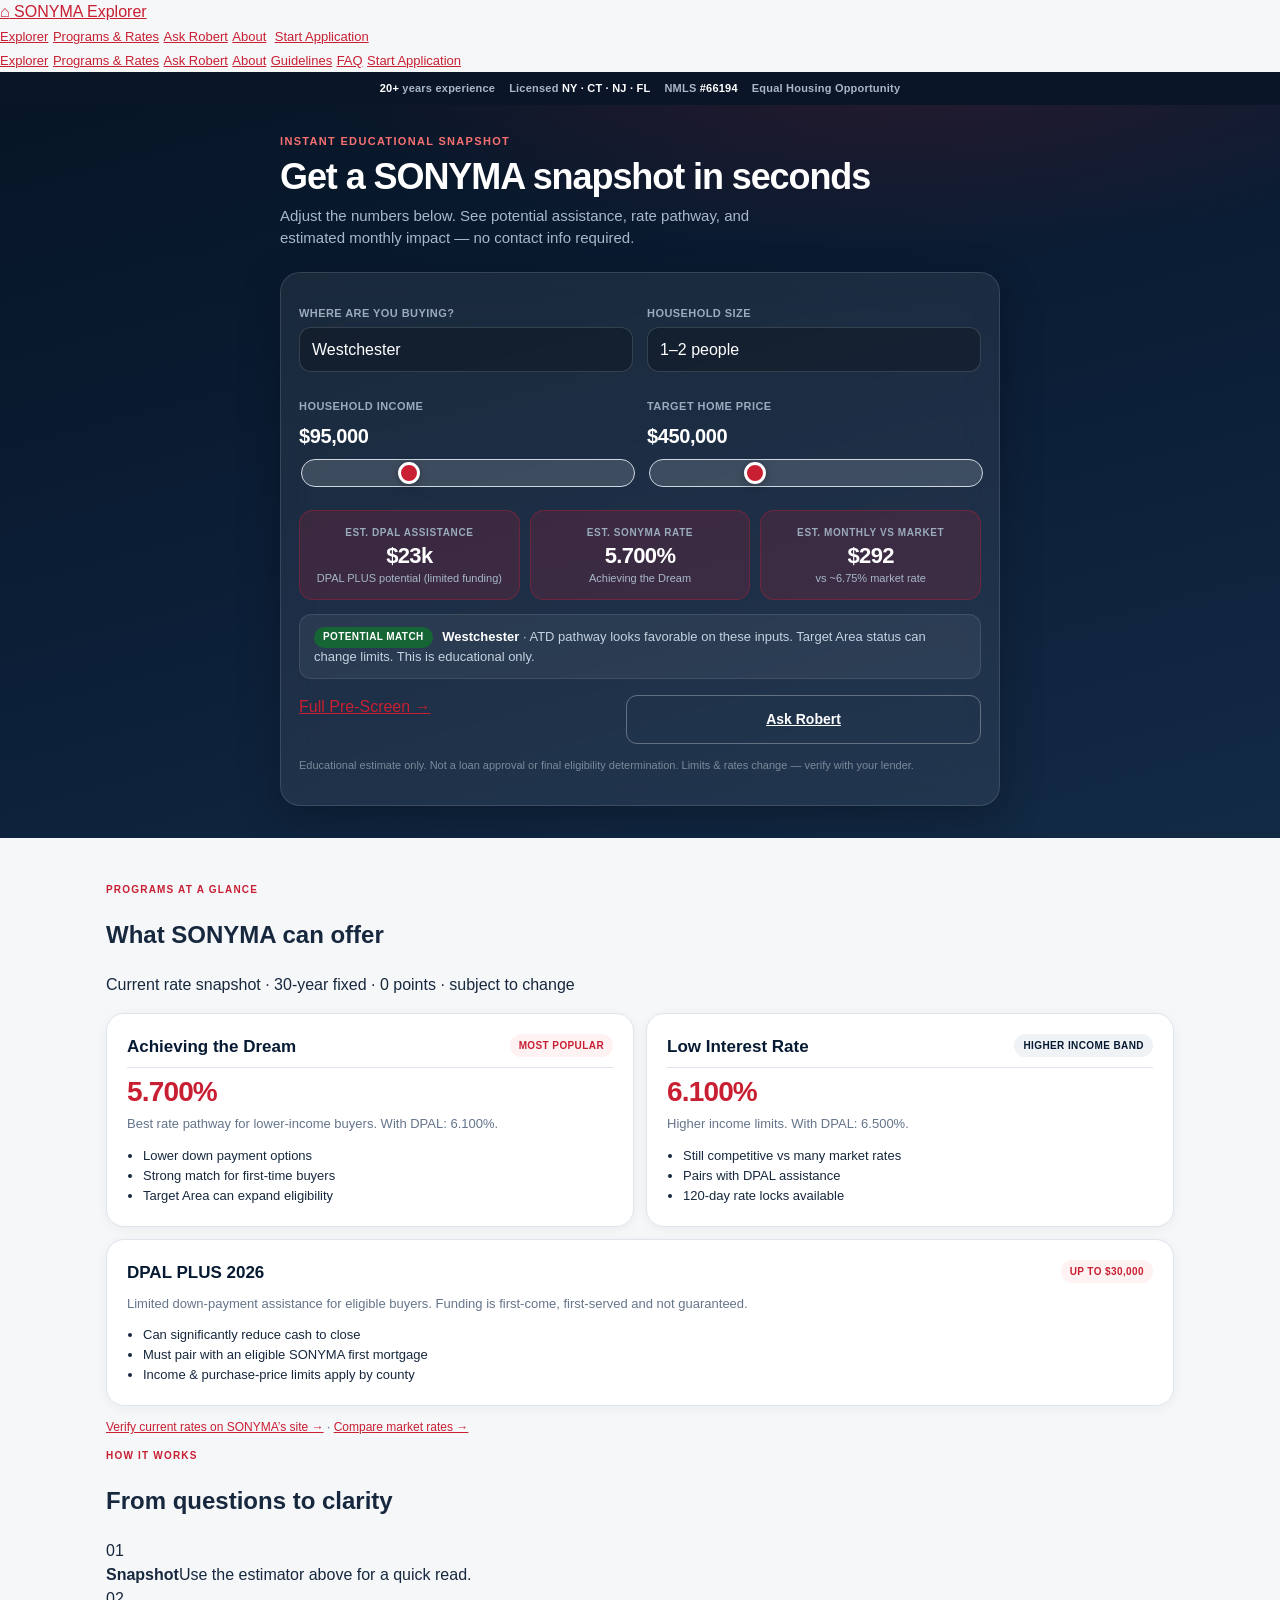
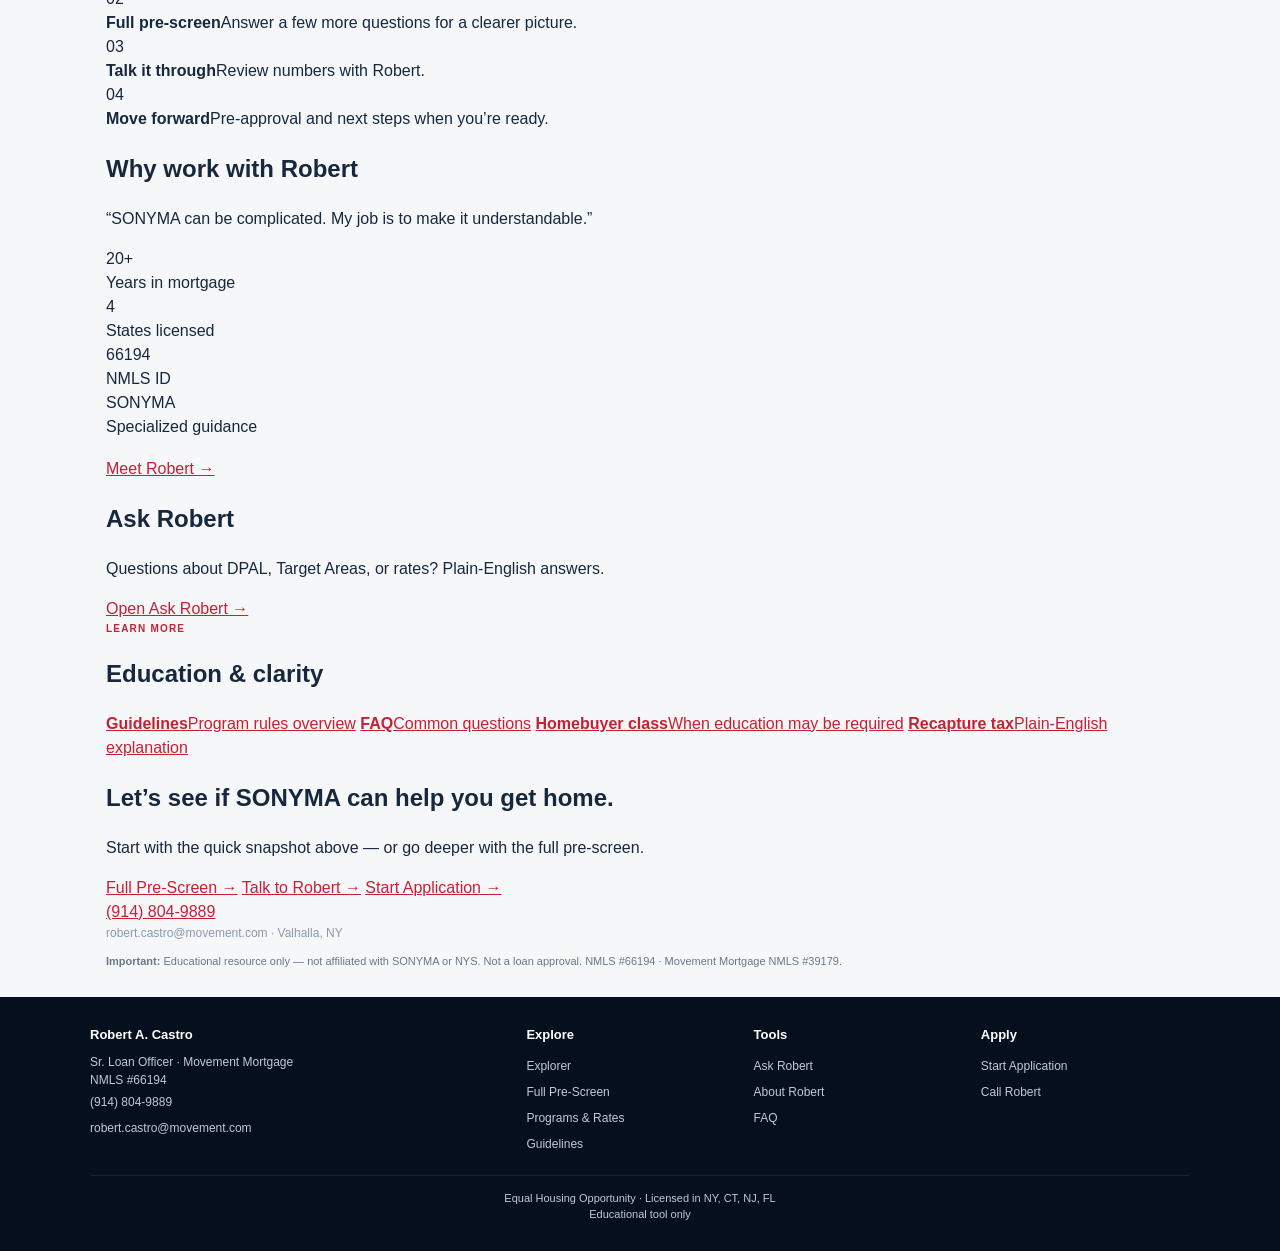
==== commit 88a1f19c: "UX Phase 1: Interactive Instant Estimator hero + streamlined navigation" ====
--- a/index.html
+++ b/index.html
@@ -5,115 +5,139 @@
 <meta name="viewport" content="width=device-width,initial-scale=1,viewport-fit=cover">
 <meta name="theme-color" content="#0a1628">
 <title>SONYMA Eligibility Explorer | Robert A. Castro · Movement Mortgage</title>
-<meta name="description" content="See what SONYMA options may be available to you. Explore eligibility, programs, DPAL, and next steps with Robert A. Castro.">
+<meta name="description" content="See what SONYMA options may be available to you. Instant educational snapshot with Robert A. Castro, Movement Mortgage.">
 <meta property="og:image" content="https://sonyma-eligibility-explorer.vercel.app/a_clean_professional_promotional_poster_hero_sc.png">
 <link rel="stylesheet" href="/styles.css">
 <style>
-:root{--navy:#0a1628;--navy2:#132337;--red:#c91f32;--red-dark:#a81828;--ink:#1a2332;--muted:#5b6b7c;--paper:#f4f6f8;--card:#fff;--line:#e3e8ee}
-*{box-sizing:border-box;margin:0;padding:0}
-body{font-family:-apple-system,BlinkMacSystemFont,"Segoe UI",Roboto,Helvetica,Arial,sans-serif;background:var(--paper);color:var(--ink);line-height:1.5;min-height:100vh}
-a{color:var(--red);text-decoration:none;transition:color .15s ease}
-img{max-width:100%;display:block}
-.topbar{position:sticky;top:0;z-index:60;background:rgba(255,255,255,.96);backdrop-filter:blur(16px);-webkit-backdrop-filter:blur(16px);border-bottom:1px solid var(--line);box-shadow:0 1px 8px rgba(10,22,40,.04)}
-.topbar-inner{max-width:1080px;margin:0 auto;padding:12px 18px;display:flex;align-items:center;justify-content:space-between;gap:12px}
-.logo{display:flex;align-items:center;gap:10px;font-weight:800;font-size:14px;color:var(--navy);letter-spacing:.02em;white-space:nowrap}
-.logo-mark{width:32px;height:32px;border-radius:8px;background:#c91f32;color:#fff;display:flex;align-items:center;justify-content:center;font-size:15px}
-.nav{display:none;align-items:center;gap:2px}
-.nav a{color:var(--muted);font-size:13px;font-weight:600;padding:8px 11px;border-radius:8px;transition:background .15s ease,color .15s ease}
-.nav a:hover{color:var(--navy);background:#f0f3f6}
-.btn-cta{background:var(--red)!important;color:#fff!important;padding:10px 14px!important;border-radius:9px!important;font-weight:700!important;font-size:13px!important;white-space:nowrap}
-.menu-btn{border:1.5px solid var(--line);background:#fff;border-radius:8px;padding:9px 12px;font-weight:700;font-size:13px;color:var(--navy);cursor:pointer;transition:border-color .15s ease,background .15s ease}
-.menu-btn:hover{border-color:var(--red);background:#fef2f2}
-.nav-m{display:none;background:#fff;border-top:1px solid var(--line);padding:8px 18px 14px}
-.nav-m.open{display:block}
-.nav-m a{display:block;padding:12px 6px;color:var(--ink);font-weight:600;font-size:14px;border-bottom:1px solid #f0f3f6}
-.trust-strip{background:#0a1628;color:#a8b8c8;font-size:11px;font-weight:600;text-align:center;padding:8px 12px;display:flex;flex-wrap:wrap;justify-content:center;gap:6px 16px}
-.trust-strip b{color:#fff;font-weight:800}
-.wrap{max-width:1080px;margin:0 auto;padding:0 16px 48px}
-.btn-primary{display:inline-flex;align-items:center;justify-content:center;background:var(--red);color:#fff!important;padding:14px 20px;border-radius:11px;font-weight:800;font-size:15px;box-shadow:0 6px 18px rgba(201,31,50,.35);transition:background .15s ease,transform .15s ease,box-shadow .15s ease}
-.btn-primary:hover{background:var(--red-dark);transform:translateY(-1px);box-shadow:0 8px 22px rgba(201,31,50,.4)}
-.btn-secondary{display:inline-flex;align-items:center;justify-content:center;background:transparent;color:#fff!important;border:1.5px solid rgba(255,255,255,.35);padding:13px 18px;border-radius:11px;font-weight:700;font-size:14px}
-.section{margin:28px 0}
-.section-head{margin-bottom:14px}
-.section-head .eyebrow{font-size:11px;font-weight:800;letter-spacing:.1em;text-transform:uppercase;color:var(--red);margin-bottom:4px}
-.section-head h2{font-size:22px;font-weight:900;color:var(--navy);letter-spacing:-.02em}
-.section-head p{color:var(--muted);font-size:14px;margin-top:4px}
-.card{background:var(--card);border:1px solid var(--line);border-radius:16px;padding:20px;box-shadow:0 2px 12px rgba(10,22,40,.05)}
-.elig-card{background:#fff;border:1px solid var(--line);border-radius:18px;padding:24px 20px;text-align:center;box-shadow:0 4px 18px rgba(10,22,40,.06)}
-.elig-card h2{font-size:22px;font-weight:900;color:var(--navy);margin-bottom:8px}
-.elig-card p{color:var(--muted);font-size:14px;margin-bottom:14px}
-.elig-pills{display:flex;flex-wrap:wrap;gap:8px;justify-content:center;margin-bottom:18px}
-.elig-pills span{background:#f0f3f6;color:var(--navy);font-size:12px;font-weight:700;padding:6px 12px;border-radius:999px}
-.benefits{display:grid;grid-template-columns:1fr 1fr;gap:10px}
-@media(min-width:640px){.benefits{grid-template-columns:repeat(4,1fr)}}
-.benefit{background:#fff;border:1px solid var(--line);border-radius:14px;padding:16px 14px;text-align:center;box-shadow:0 2px 8px rgba(10,22,40,.04);transition:box-shadow .2s ease,transform .2s ease}
-.benefit:hover{box-shadow:0 6px 16px rgba(10,22,40,.08);transform:translateY(-2px)}
-.benefit .num{font-size:13px;font-weight:800;color:var(--red);margin-bottom:6px}
-.benefit strong{display:block;font-size:14px;color:var(--navy);margin-bottom:4px}
-.benefit span{font-size:12px;color:var(--muted);line-height:1.35}
-.rate-grid{display:grid;grid-template-columns:1fr 1fr;gap:12px}
-.rate{background:#fff;border:1px solid var(--line);border-radius:14px;padding:18px 16px;box-shadow:0 2px 10px rgba(10,22,40,.05)}
-.rate strong{display:block;font-size:11px;text-transform:uppercase;letter-spacing:.04em;color:var(--muted);font-weight:700}
-.rate .num{font-size:34px;font-weight:900;color:var(--red);letter-spacing:-.04em;margin:6px 0 4px;line-height:1}
-.rate small{font-size:12px;color:var(--muted);line-height:1.35;display:block}
-.dpal{background:linear-gradient(135deg,#fef2f2,#fff);border:1px solid #fecaca;border-radius:16px;padding:22px 20px;display:grid;gap:12px;box-shadow:0 4px 16px rgba(201,31,50,.08)}
-@media(min-width:640px){.dpal{grid-template-columns:1fr auto;align-items:center}}
-.dpal .tag{display:inline-block;background:var(--red);color:#fff;font-size:10px;font-weight:800;letter-spacing:.06em;padding:3px 9px;border-radius:999px;margin-bottom:6px}
-.dpal h3{font-size:22px;font-weight:900;color:var(--navy);margin-bottom:6px}
-.dpal p{font-size:14px;color:var(--ink);line-height:1.5}
-.steps{display:grid;gap:10px}
-@media(min-width:640px){.steps{grid-template-columns:repeat(4,1fr)}}
-.step{background:#fff;border:1px solid var(--line);border-radius:14px;padding:18px 14px;box-shadow:0 2px 8px rgba(10,22,40,.04)}
-.step .n{width:28px;height:28px;border-radius:8px;background:var(--navy);color:#fff;font-size:12px;font-weight:800;display:flex;align-items:center;justify-content:center;margin-bottom:10px}
-.step strong{display:block;font-size:14px;color:var(--navy);margin-bottom:4px}
-.step span{font-size:12px;color:var(--muted);line-height:1.4}
-.why{background:var(--navy);color:#fff;border-radius:18px;padding:24px 20px;box-shadow:0 8px 24px rgba(10,22,40,.18)}
-.why h2{font-size:20px;font-weight:900;margin-bottom:6px}
-.why>p{color:#a8b8c8;font-size:14px;margin-bottom:18px}
-.stats{display:grid;grid-template-columns:1fr 1fr;gap:12px}
-@media(min-width:640px){.stats{grid-template-columns:repeat(4,1fr)}}
-.stat{background:rgba(255,255,255,.06);border:1px solid rgba(255,255,255,.1);border-radius:12px;padding:14px;text-align:center}
-.stat .v{font-size:28px;font-weight:900;color:#fff;letter-spacing:-.02em}
-.stat .l{font-size:11px;color:#9aabbc;margin-top:2px}
-.ask{background:#fff;border:1px solid var(--line);border-radius:16px;padding:22px 20px;display:grid;gap:14px;box-shadow:0 2px 12px rgba(10,22,40,.05)}
-@media(min-width:640px){.ask{grid-template-columns:1fr auto;align-items:center}}
-.ask h2{font-size:18px;font-weight:900;color:var(--navy)}
-.ask p{font-size:14px;color:var(--muted);margin-top:4px}
-.final{background:linear-gradient(160deg,var(--navy),var(--navy2));color:#fff;border-radius:18px;padding:32px 22px;text-align:center;margin-top:32px;box-shadow:0 10px 28px rgba(10,22,40,.2)}
-.final h2{font-size:24px;font-weight:900;margin-bottom:8px;letter-spacing:-.02em}
-.final p{color:#a8b8c8;font-size:14px;margin-bottom:18px}
-.final-actions{display:flex;flex-wrap:wrap;gap:10px;justify-content:center}
-.final .phone{display:block;font-size:22px;font-weight:900;color:#fff;margin:14px 0 4px}
-.explore-row{display:grid;grid-template-columns:1fr 1fr;gap:10px;margin-top:20px}
-@media(min-width:640px){.explore-row{grid-template-columns:repeat(4,1fr)}}
-.explore-link{background:#fff;border:1px solid var(--line);border-radius:12px;padding:14px;color:inherit;display:block;box-shadow:0 2px 8px rgba(10,22,40,.04);transition:box-shadow .2s ease,transform .2s ease}
-.explore-link:hover{box-shadow:0 6px 16px rgba(10,22,40,.08);transform:translateY(-2px)}
-.explore-link strong{display:block;font-size:13px;color:var(--navy);margin-bottom:2px}
-.explore-link span{font-size:12px;color:var(--muted)}
-.site-footer{background:#060e18;color:#8a9aab;font-size:12px;padding:28px 16px;margin-top:40px}
-.footer-inner{max-width:1080px;margin:0 auto}
-.footer-grid{display:grid;gap:18px;margin-bottom:16px}
-@media(min-width:700px){.footer-grid{grid-template-columns:2fr 1fr 1fr 1fr}}
-.footer-col strong{display:block;color:#fff;font-size:13px;margin-bottom:8px}
-.footer-col a{color:#8a9aab;display:block;padding:3px 0}
-.footer-bottom{border-top:1px solid rgba(255,255,255,.08);padding-top:14px;text-align:center;font-size:11px;line-height:1.5}
-.notice{font-size:11px;color:var(--muted);line-height:1.5;margin:24px 0 0;padding:0 4px}
-.btn-block{width:100%;justify-content:center}
-@media(min-width:480px){.btn-block{width:auto}}
-@media(min-width:800px){.nav{display:flex}.menu-btn{display:none}}
-.hero-poster-section{background:#0a1628;margin-bottom:0;border-radius:0;overflow:hidden}
-.poster-frame{max-width:560px;margin:0 auto;background:#0a1628}
-.poster-img{width:100%;height:auto;display:block}
-@media(min-width:700px){.poster-frame{max-width:480px;padding-top:12px}}
-.poster-cta-bar{background:#0a1628;border-top:1px solid rgba(255,255,255,.08);padding:16px}
-.poster-cta-inner{max-width:560px;margin:0 auto;display:flex;flex-direction:column;gap:12px}
-.poster-cta-copy strong{display:block;color:#fff;font-size:15px;font-weight:800;margin-bottom:2px}
-.poster-cta-copy span{color:#9aabbc;font-size:13px;line-height:1.4}
-.poster-cta-actions{display:flex;flex-wrap:wrap;gap:8px}
-.poster-cta-actions .btn-primary{flex:1;min-width:160px;text-align:center;justify-content:center}
-.btn-secondary-dark{display:inline-flex;align-items:center;justify-content:center;background:transparent;color:#fff!important;border:1.5px solid rgba(255,255,255,.35);padding:13px 18px;border-radius:11px;font-weight:700;font-size:14px;flex:1;min-width:120px;transition:background .15s ease}
-.btn-secondary-dark:hover{background:rgba(255,255,255,.08)}
-@media(min-width:700px){.poster-cta-inner{max-width:640px;flex-direction:row;align-items:center;justify-content:space-between}.poster-cta-actions{flex-shrink:0}}
+/* —— Instant Estimator (hero) —— */
+.est-hero{
+  background:linear-gradient(165deg,#071526 0%,#0c1f38 55%,#132a45 100%);
+  color:#fff;padding:28px 16px 32px;position:relative;overflow:hidden;
+}
+.est-hero::before{
+  content:"";position:absolute;inset:0;
+  background:radial-gradient(ellipse 80% 50% at 70% -10%,rgba(201,31,50,.18),transparent 60%);
+  pointer-events:none;
+}
+.est-inner{max-width:720px;margin:0 auto;position:relative;z-index:1}
+.est-kicker{
+  font-size:11px;font-weight:800;letter-spacing:.12em;text-transform:uppercase;
+  color:#f87171;margin-bottom:8px;
+}
+.est-hero h1{
+  font-size:clamp(26px,6vw,36px);font-weight:900;letter-spacing:-.03em;
+  line-height:1.1;margin:0 0 8px;
+}
+.est-hero .lede{color:#a8b8c8;font-size:15px;line-height:1.5;margin:0 0 22px;max-width:520px}
+
+.est-card{
+  background:rgba(255,255,255,.07);
+  backdrop-filter:blur(18px);-webkit-backdrop-filter:blur(18px);
+  border:1px solid rgba(255,255,255,.12);
+  border-radius:20px;padding:20px 18px;
+  box-shadow:0 12px 40px rgba(0,0,0,.25);
+}
+.est-row{display:grid;gap:14px;margin-bottom:14px}
+@media(min-width:560px){.est-row{grid-template-columns:1fr 1fr}}
+.est-field label{
+  display:block;font-size:11px;font-weight:800;letter-spacing:.04em;
+  text-transform:uppercase;color:#9aabbc;margin-bottom:6px;
+}
+.est-field select,.est-field input[type=number]{
+  width:100%;padding:13px 12px;font-size:16px;border-radius:12px;
+  border:1.5px solid rgba(255,255,255,.15);background:rgba(0,0,0,.25);
+  color:#fff;font-family:inherit;-webkit-appearance:none;appearance:none;
+}
+.est-field select:focus,.est-field input:focus{
+  outline:none;border-color:rgba(201,31,50,.6);
+  box-shadow:0 0 0 3px rgba(201,31,50,.2);
+}
+.est-field select option{background:#0c1f38;color:#fff}
+.est-slider-wrap{margin-top:6px}
+.est-slider-wrap input[type=range]{
+  width:100%;height:6px;border-radius:999px;background:rgba(255,255,255,.15);
+  -webkit-appearance:none;appearance:none;outline:none;
+}
+.est-slider-wrap input[type=range]::-webkit-slider-thumb{
+  -webkit-appearance:none;width:22px;height:22px;border-radius:50%;
+  background:#c91f32;border:3px solid #fff;cursor:pointer;
+  box-shadow:0 2px 8px rgba(0,0,0,.3);
+}
+.est-val{
+  font-size:20px;font-weight:900;color:#fff;letter-spacing:-.02em;margin-top:4px;
+}
+
+/* Results strip */
+.est-results{
+  display:grid;gap:10px;margin-top:16px;
+  grid-template-columns:1fr;
+}
+@media(min-width:520px){.est-results{grid-template-columns:repeat(3,1fr)}}
+.est-metric{
+  background:rgba(255,255,255,.08);border:1px solid rgba(255,255,255,.1);
+  border-radius:14px;padding:14px 12px;text-align:center;
+  transition:background .2s ease,border-color .2s ease;
+}
+.est-metric.hot{background:rgba(201,31,50,.18);border-color:rgba(201,31,50,.35)}
+.est-metric .m-label{font-size:10px;font-weight:800;letter-spacing:.06em;text-transform:uppercase;color:#9aabbc;margin-bottom:4px}
+.est-metric .m-val{font-size:22px;font-weight:900;color:#fff;letter-spacing:-.03em;line-height:1.1}
+.est-metric .m-sub{font-size:11px;color:#a8b8c8;margin-top:3px;line-height:1.3}
+
+.est-status{
+  margin-top:14px;padding:12px 14px;border-radius:12px;
+  background:rgba(255,255,255,.06);border:1px solid rgba(255,255,255,.1);
+  font-size:13px;color:#c5d2e0;line-height:1.45;
+}
+.est-status b{color:#fff}
+.est-status .pill{
+  display:inline-block;font-size:10px;font-weight:800;letter-spacing:.04em;
+  padding:3px 9px;border-radius:999px;margin-right:6px;vertical-align:middle;
+}
+.est-status .pill.ok{background:#166534;color:#fff}
+.est-status .pill.review{background:#b45309;color:#fff}
+.est-status .pill.needed{background:#991b1b;color:#fff}
+
+.est-actions{display:flex;flex-wrap:wrap;gap:10px;margin-top:16px}
+.est-actions .btn-primary{flex:1;min-width:160px;justify-content:center}
+.est-actions .btn-ghost{
+  display:inline-flex;align-items:center;justify-content:center;
+  background:transparent;color:#fff;border:1.5px solid rgba(255,255,255,.3);
+  padding:13px 18px;border-radius:11px;font-weight:700;font-size:14px;
+  flex:1;min-width:120px;transition:background .15s ease;
+}
+.est-actions .btn-ghost:hover{background:rgba(255,255,255,.08)}
+.est-note{font-size:11px;color:#7a8a9a;margin-top:14px;line-height:1.4}
+
+/* Slim nav overrides */
+.nav a,.nav-m a{font-size:13px}
+.nav .btn-cta{margin-left:4px}
+
+/* Program feature cards */
+.program-grid{display:grid;gap:12px}
+@media(min-width:700px){.program-grid{grid-template-columns:1fr 1fr}}
+.program-card{
+  background:#fff;border:1px solid var(--line);border-radius:18px;padding:20px;
+  box-shadow:0 2px 12px rgba(10,22,40,.05);transition:box-shadow .2s ease,transform .2s ease;
+  display:flex;flex-direction:column;gap:8px;
+}
+.program-card:hover{box-shadow:0 8px 24px rgba(10,22,40,.1);transform:translateY(-2px)}
+.program-card .pc-top{display:flex;align-items:flex-start;justify-content:space-between;gap:8px}
+.program-card .pc-badge{
+  font-size:10px;font-weight:800;letter-spacing:.04em;text-transform:uppercase;
+  background:#f0f3f6;color:var(--navy);padding:4px 9px;border-radius:999px;white-space:nowrap;
+}
+.program-card .pc-badge.hot{background:#fef2f2;color:var(--red)}
+.program-card h3{font-size:17px;font-weight:900;color:var(--navy);margin:0}
+.program-card .pc-rate{font-size:28px;font-weight:900;color:var(--red);letter-spacing:-.03em;line-height:1}
+.program-card p{font-size:13px;color:var(--muted);line-height:1.5;margin:0}
+.program-card ul{margin:4px 0 0;padding-left:16px;font-size:13px;color:var(--ink);line-height:1.55}
+
+/* Glass section cards */
+.glass-card{
+  background:rgba(255,255,255,.85);backdrop-filter:blur(12px);
+  border:1px solid rgba(255,255,255,.6);border-radius:18px;
+  box-shadow:0 4px 20px rgba(10,22,40,.06);
+}
 </style>
 </head>
 <body>
@@ -121,24 +145,20 @@
   <div class="topbar-inner">
     <a class="logo" href="/"><span class="logo-mark">⌂</span> SONYMA Explorer</a>
     <nav class="nav" aria-label="Main">
-      <a href="/">Home</a>
-      <a href="/what-is-sonyma.html">SONYMA</a>
-      <a href="/guidelines.html">Guidelines</a>
-      <a href="/eligible.html">Eligibility</a>
-      <a href="https://www.mortgagenewsdaily.com/mortgage-rates" target="_blank" rel="noopener">Compare Rates</a>
-      <a href="/meet-robert.html">About Robert</a>
-      <a class="btn-cta" href="/eligible.html">Check My Eligibility →</a>
+      <a href="/">Explorer</a>
+      <a href="/why-sonyma.html">Programs & Rates</a>
+      <a href="/ask-robert.html">Ask Robert</a>
+      <a href="/meet-robert.html">About</a>
+      <a class="btn-cta" href="https://easyapp.movement.com/apply/create_profile?userid=10105455" target="_blank" rel="noopener">Start Application</a>
     </nav>
     <button type="button" class="menu-btn" id="menuBtn" aria-label="Menu">Menu</button>
   </div>
   <nav class="nav-m" id="navMobile">
-    <a href="/">Home</a>
-    <a href="/what-is-sonyma.html">SONYMA</a>
+    <a href="/">Explorer</a>
+    <a href="/why-sonyma.html">Programs & Rates</a>
+    <a href="/ask-robert.html">Ask Robert</a>
+    <a href="/meet-robert.html">About</a>
     <a href="/guidelines.html">Guidelines</a>
-    <a href="/eligible.html">Eligibility</a>
-    <a href="https://www.mortgagenewsdaily.com/mortgage-rates" target="_blank" rel="noopener">Compare Rates</a>
-    <a href="/ask-robert.html">Ask Robert</a>
-    <a href="/meet-robert.html">About Robert</a>
     <a href="/faq.html">FAQ</a>
     <a href="https://easyapp.movement.com/apply/create_profile?userid=10105455" target="_blank" rel="noopener">Start Application</a>
   </nav>
@@ -151,68 +171,142 @@
   <span>Equal Housing Opportunity</span>
 </div>
 
-<section class="hero hero-poster-section">
-  <div class="poster-frame">
-    <img class="poster-img" src="/a_clean_professional_promotional_poster_hero_sc.png" alt="SONYMA First-Time Homebuyer Programs — Robert Castro, Movement Mortgage, NMLS #66194" width="640" height="960" decoding="async" fetchpriority="high">
-  </div>
-  <div class="poster-cta-bar">
-    <div class="poster-cta-inner">
-      <div class="poster-cta-copy">
-        <strong>Your Home. Your Future. Our Mission.</strong>
-        <span>See what SONYMA options may fit — educational pre-screen in about 2 minutes.</span>
-      </div>
-      <div class="poster-cta-actions">
-        <a class="btn-primary" href="/eligible.html">Check My Eligibility →</a>
-        <a class="btn-secondary-dark" href="/ask-robert.html">Ask Robert →</a>
-      </div>
+<!-- INSTANT ESTIMATOR HERO -->
+<section class="est-hero">
+  <div class="est-inner">
+    <div class="est-kicker">Instant educational snapshot</div>
+    <h1>Get a SONYMA snapshot in seconds</h1>
+    <p class="lede">Adjust the numbers below. See potential assistance, rate pathway, and estimated monthly impact — no contact info required.</p>
+
+    <div class="est-card">
+      <div class="est-row">
+        <div class="est-field">
+          <label for="estCounty">Where are you buying?</label>
+          <select id="estCounty"></select>
+        </div>
+        <div class="est-field">
+          <label>Household size</label>
+          <select id="estHH">
+            <option value="1">1–2 people</option>
+            <option value="3">3+ people</option>
+          </select>
+        </div>
+      </div>
+
+      <div class="est-row">
+        <div class="est-field">
+          <label for="estIncome">Household income</label>
+          <div class="est-val" id="incomeDisplay">$95,000</div>
+          <div class="est-slider-wrap">
+            <input type="range" id="estIncome" min="30000" max="250000" step="1000" value="95000">
+          </div>
+        </div>
+        <div class="est-field">
+          <label for="estPrice">Target home price</label>
+          <div class="est-val" id="priceDisplay">$450,000</div>
+          <div class="est-slider-wrap">
+            <input type="range" id="estPrice" min="150000" max="1200000" step="5000" value="450000">
+          </div>
+        </div>
+      </div>
+
+      <div class="est-results" id="estResults">
+        <div class="est-metric" id="mDpal">
+          <div class="m-label">Est. DPAL assistance</div>
+          <div class="m-val" id="valDpal">—</div>
+          <div class="m-sub" id="subDpal">Enter numbers to estimate</div>
+        </div>
+        <div class="est-metric" id="mRate">
+          <div class="m-label">Est. SONYMA rate</div>
+          <div class="m-val" id="valRate">—</div>
+          <div class="m-sub" id="subRate">Pathway appears below</div>
+        </div>
+        <div class="est-metric" id="mSave">
+          <div class="m-label">Est. monthly vs market</div>
+          <div class="m-val" id="valSave">—</div>
+          <div class="m-sub" id="subSave">Illustrative only</div>
+        </div>
+      </div>
+
+      <div class="est-status" id="estStatus">
+        Adjust the sliders to see a live educational snapshot.
+      </div>
+
+      <div class="est-actions">
+        <a class="btn-primary" href="/eligible.html">Full Pre-Screen →</a>
+        <a class="btn-ghost" href="/ask-robert.html">Ask Robert</a>
+      </div>
+      <p class="est-note">Educational estimate only. Not a loan approval or final eligibility determination. Limits & rates change — verify with your lender.</p>
     </div>
   </div>
 </section>
 
 <main class="wrap">
+  <section class="section" style="margin-top:28px">
+    <div class="section-head">
+      <div class="eyebrow">Programs at a glance</div>
+      <h2>What SONYMA can offer</h2>
+      <p>Current rate snapshot · 30-year fixed · 0 points · subject to change</p>
+    </div>
+    <div class="program-grid">
+      <div class="program-card">
+        <div class="pc-top">
+          <h3>Achieving the Dream</h3>
+          <span class="pc-badge hot">Most popular</span>
+        </div>
+        <div class="pc-rate">5.700%</div>
+        <p>Best rate pathway for lower-income buyers. With DPAL: 6.100%.</p>
+        <ul>
+          <li>Lower down payment options</li>
+          <li>Strong match for first-time buyers</li>
+          <li>Target Area can expand eligibility</li>
+        </ul>
+      </div>
+      <div class="program-card">
+        <div class="pc-top">
+          <h3>Low Interest Rate</h3>
+          <span class="pc-badge">Higher income band</span>
+        </div>
+        <div class="pc-rate">6.100%</div>
+        <p>Higher income limits. With DPAL: 6.500%.</p>
+        <ul>
+          <li>Still competitive vs many market rates</li>
+          <li>Pairs with DPAL assistance</li>
+          <li>120-day rate locks available</li>
+        </ul>
+      </div>
+      <div class="program-card" style="grid-column:1/-1">
+        <div class="pc-top">
+          <h3>DPAL PLUS 2026</h3>
+          <span class="pc-badge hot">Up to $30,000</span>
+        </div>
+        <p>Limited down-payment assistance for eligible buyers. Funding is first-come, first-served and not guaranteed.</p>
+        <ul>
+          <li>Can significantly reduce cash to close</li>
+          <li>Must pair with an eligible SONYMA first mortgage</li>
+          <li>Income & purchase-price limits apply by county</li>
+        </ul>
+      </div>
+    </div>
+    <p style="font-size:12px;color:var(--muted);margin-top:12px">
+      <a href="https://hcr.ny.gov/current-rates" target="_blank" rel="noopener">Verify current rates on SONYMA’s site →</a>
+      · <a href="https://www.mortgagenewsdaily.com/mortgage-rates" target="_blank" rel="noopener">Compare market rates →</a>
+    </p>
+  </section>
+
   <section class="section">
-    <div class="elig-card">
-      <h2>Could You Be Eligible for SONYMA?</h2>
-      <p>Answer a few questions and get an initial SONYMA options snapshot.</p>
-      <div class="elig-pills"><span>~2 minutes</span><span>Educational pre-screen</span><span>No obligation</span></div>
-      <a class="btn-primary btn-block" href="/eligible.html">Start Explorer →</a>
+    <div class="section-head">
+      <div class="eyebrow">How it works</div>
+      <h2>From questions to clarity</h2>
+    </div>
+    <div class="steps">
+      <div class="step"><div class="n">01</div><strong>Snapshot</strong><span>Use the estimator above for a quick read.</span></div>
+      <div class="step"><div class="n">02</div><strong>Full pre-screen</strong><span>Answer a few more questions for a clearer picture.</span></div>
+      <div class="step"><div class="n">03</div><strong>Talk it through</strong><span>Review numbers with Robert.</span></div>
+      <div class="step"><div class="n">04</div><strong>Move forward</strong><span>Pre-approval and next steps when you’re ready.</span></div>
     </div>
   </section>
-  <section class="section">
-    <div class="section-head"><div class="eyebrow">SONYMA in plain English</div><h2>What buyers come here for</h2></div>
-    <div class="benefits">
-      <div class="benefit"><div class="num">01</div><strong>Lower down payment</strong><span>As low as 3% on many programs</span></div>
-      <div class="benefit"><div class="num">02</div><strong>Potential assistance</strong><span>DPAL / DPAL PLUS for eligible buyers</span></div>
-      <div class="benefit"><div class="num">03</div><strong>Competitive financing</strong><span>Fixed rates · 120-day locks available</span></div>
-      <div class="benefit"><div class="num">04</div><strong>Eligible NY buyers</strong><span>First-time & Target Area pathways</span></div>
-    </div>
-  </section>
-  <section class="section">
-    <div class="section-head"><div class="eyebrow">Current snapshot</div><h2>SONYMA program rates</h2><p>30-year fixed · 0 points · subject to change.</p></div>
-    <div class="card">
-      <div class="rate-grid">
-        <div class="rate"><strong>Achieving the Dream</strong><div class="num">5.700%</div><small>Without DPAL<br>With DPAL: <b>6.100%</b></small></div>
-        <div class="rate"><strong>Low Interest Rate</strong><div class="num">6.100%</div><small>Without DPAL<br>With DPAL: <b>6.500%</b></small></div>
-      </div>
-      <p style="font-size:12px;color:var(--muted);margin-top:12px"><a href="/why-sonyma.html">See full benefits →</a> · <a href="https://hcr.ny.gov/current-rates" target="_blank" rel="noopener">SONYMA rates</a> · <a href="https://www.mortgagenewsdaily.com/mortgage-rates" target="_blank" rel="noopener">Compare market rates →</a></p>
-    </div>
-  </section>
-  <section class="section">
-    <div class="dpal">
-      <div><span class="tag">NEW · DPAL PLUS 2026</span><h3>Up to $30,000 in DPAL PLUS</h3><p>For eligible buyers. Funding is limited — not every buyer qualifies.</p></div>
-      <div><a class="btn-primary" href="/eligible.html">See If You May Qualify →</a></div>
-    </div>
-  </section>
-  <section class="section">
-    <div class="section-head"><div class="eyebrow">How it works</div><h2>From questions to clarity</h2></div>
-    <div class="steps">
-      <div class="step"><div class="n">01</div><strong>Explore</strong><span>See whether SONYMA may fit.</span></div>
-      <div class="step"><div class="n">02</div><strong>Understand</strong><span>Learn which programs may apply.</span></div>
-      <div class="step"><div class="n">03</div><strong>Get pre-approved</strong><span>Determine what you can qualify for.</span></div>
-      <div class="step"><div class="n">04</div><strong>Buy your home</strong><span>Move forward with clearer next steps.</span></div>
-    </div>
-    <div style="margin-top:16px;text-align:center"><a class="btn-primary" href="/eligible.html">Start My SONYMA Explorer →</a></div>
-  </section>
+
   <section class="section">
     <div class="why">
       <h2>Why work with Robert</h2>
@@ -223,17 +317,27 @@
         <div class="stat"><div class="v">66194</div><div class="l">NMLS ID</div></div>
         <div class="stat"><div class="v">SONYMA</div><div class="l">Specialized guidance</div></div>
       </div>
-      <div style="margin-top:18px"><a class="btn-secondary" href="/meet-robert.html" style="border-color:rgba(255,255,255,.3)">Meet Robert →</a></div>
+      <div style="margin-top:18px">
+        <a class="btn-secondary" href="/meet-robert.html" style="border-color:rgba(255,255,255,.3)">Meet Robert →</a>
+      </div>
     </div>
   </section>
+
   <section class="section">
     <div class="ask">
-      <div><h2>Ask Robert</h2><p>SONYMA questions? Plain-English answers on DPAL, rates, and more.</p></div>
+      <div>
+        <h2>Ask Robert</h2>
+        <p>Questions about DPAL, Target Areas, or rates? Plain-English answers.</p>
+      </div>
       <a class="btn-primary" href="/ask-robert.html">Open Ask Robert →</a>
     </div>
   </section>
+
   <section class="section">
-    <div class="section-head"><div class="eyebrow">Learn more</div><h2>Education & clarity</h2></div>
+    <div class="section-head">
+      <div class="eyebrow">Learn more</div>
+      <h2>Education & clarity</h2>
+    </div>
     <div class="explore-row">
       <a class="explore-link" href="/guidelines.html"><strong>Guidelines</strong><span>Program rules overview</span></a>
       <a class="explore-link" href="/faq.html"><strong>FAQ</strong><span>Common questions</span></a>
@@ -241,30 +345,237 @@
       <a class="explore-link" href="/recapture.html"><strong>Recapture tax</strong><span>Plain-English explanation</span></a>
     </div>
   </section>
+
   <section class="final">
     <h2>Let’s see if SONYMA can help you get home.</h2>
-    <p>Start with a quick educational snapshot — then talk with Robert.</p>
+    <p>Start with the quick snapshot above — or go deeper with the full pre-screen.</p>
     <div class="final-actions">
-      <a class="btn-primary" href="/eligible.html">Check My Options →</a>
+      <a class="btn-primary" href="/eligible.html">Full Pre-Screen →</a>
       <a class="btn-secondary" href="tel:19148049889">Talk to Robert →</a>
       <a class="btn-secondary" href="https://easyapp.movement.com/apply/create_profile?userid=10105455" target="_blank" rel="noopener">Start Application →</a>
     </div>
     <a class="phone" href="tel:19148049889">(914) 804-9889</a>
     <p style="font-size:12px;color:#8a9aab;margin:0">robert.castro@movement.com · Valhalla, NY</p>
   </section>
+
   <p class="notice"><b>Important:</b> Educational resource only — not affiliated with SONYMA or NYS. Not a loan approval. NMLS #66194 · Movement Mortgage NMLS #39179.</p>
 </main>
+
 <footer class="site-footer">
   <div class="footer-inner">
     <div class="footer-grid">
-      <div class="footer-col"><strong>Robert A. Castro</strong>Sr. Loan Officer · Movement Mortgage<br>NMLS #66194<br><a href="tel:19148049889">(914) 804-9889</a><a href="mailto:robert.castro@movement.com">robert.castro@movement.com</a></div>
-      <div class="footer-col"><strong>Explore</strong><a href="/eligible.html">Eligibility</a><a href="/guidelines.html">Guidelines</a><a href="https://www.mortgagenewsdaily.com/mortgage-rates" target="_blank" rel="noopener">Compare Rates</a><a href="/faq.html">FAQ</a></div>
-      <div class="footer-col"><strong>Tools</strong><a href="/ask-robert.html">Ask Robert</a><a href="/meet-robert.html">Meet Robert</a></div>
-      <div class="footer-col"><strong>Apply</strong><a href="https://easyapp.movement.com/apply/create_profile?userid=10105455" target="_blank" rel="noopener">Start Application</a><a href="tel:19148049889">Call Robert</a></div>
+      <div class="footer-col">
+        <strong>Robert A. Castro</strong>
+        Sr. Loan Officer · Movement Mortgage<br>NMLS #66194<br>
+        <a href="tel:19148049889">(914) 804-9889</a>
+        <a href="mailto:robert.castro@movement.com">robert.castro@movement.com</a>
+      </div>
+      <div class="footer-col">
+        <strong>Explore</strong>
+        <a href="/">Explorer</a>
+        <a href="/eligible.html">Full Pre-Screen</a>
+        <a href="/why-sonyma.html">Programs & Rates</a>
+        <a href="/guidelines.html">Guidelines</a>
+      </div>
+      <div class="footer-col">
+        <strong>Tools</strong>
+        <a href="/ask-robert.html">Ask Robert</a>
+        <a href="/meet-robert.html">About Robert</a>
+        <a href="/faq.html">FAQ</a>
+      </div>
+      <div class="footer-col">
+        <strong>Apply</strong>
+        <a href="https://easyapp.movement.com/apply/create_profile?userid=10105455" target="_blank" rel="noopener">Start Application</a>
+        <a href="tel:19148049889">Call Robert</a>
+      </div>
     </div>
     <div class="footer-bottom">Equal Housing Opportunity · Licensed in NY, CT, NJ, FL<br>Educational tool only</div>
   </div>
 </footer>
-<script>document.getElementById('menuBtn').addEventListener('click',function(){document.getElementById('navMobile').classList.toggle('open');});</script>
+
+<script src="/data.js"></script>
+<script>
+(function () {
+  // Mobile menu
+  document.getElementById('menuBtn').addEventListener('click', function () {
+    document.getElementById('navMobile').classList.toggle('open');
+  });
+
+  const D = window.SONYMA_DATA || {};
+  const R = window.SONYMA_RATES || {
+    atd: { noDpal: 5.7, withDpal: 6.1 },
+    lir: { noDpal: 6.1, withDpal: 6.5 }
+  };
+
+  // Market comparison rate (illustrative)
+  const MARKET = 6.75;
+
+  function money(n) {
+    if (!n && n !== 0) return '—';
+    return n.toLocaleString('en-US', { style: 'currency', currency: 'USD', maximumFractionDigits: 0 });
+  }
+  function moneyK(n) {
+    if (!n && n !== 0) return '—';
+    if (n >= 1000) return '$' + Math.round(n / 1000) + 'k';
+    return money(n);
+  }
+  function fmtIncome(n) {
+    return n.toLocaleString('en-US', { style: 'currency', currency: 'USD', maximumFractionDigits: 0 });
+  }
+
+  // Populate counties
+  const sel = document.getElementById('estCounty');
+  const counties = Object.keys(D).sort();
+  counties.forEach(c => {
+    const o = document.createElement('option');
+    o.value = c; o.textContent = c;
+    sel.appendChild(o);
+  });
+  if (D['Westchester']) sel.value = 'Westchester';
+  else if (D['Putnam']) sel.value = 'Putnam';
+  else if (counties.length) sel.value = counties[0];
+
+  const incomeEl = document.getElementById('estIncome');
+  const priceEl = document.getElementById('estPrice');
+  const hhEl = document.getElementById('estHH');
+  const incomeDisplay = document.getElementById('incomeDisplay');
+  const priceDisplay = document.getElementById('priceDisplay');
+
+  function monthlyPmt(principal, annualRate, years) {
+    if (!principal || !annualRate) return 0;
+    const r = annualRate / 100 / 12;
+    const n = years * 12;
+    if (r === 0) return principal / n;
+    return principal * r * Math.pow(1 + r, n) / (Math.pow(1 + r, n) - 1);
+  }
+
+  function recalc() {
+    const county = sel.value;
+    const d = D[county];
+    const income = Number(incomeEl.value) || 0;
+    const price = Number(priceEl.value) || 0;
+    const hh = hhEl.value; // "1" or "3"
+
+    incomeDisplay.textContent = fmtIncome(income);
+    priceDisplay.textContent = fmtIncome(price);
+
+    // Defaults
+    let dpalEst = 0;
+    let dpalLabel = 'Illustrative only';
+    let rate = null;
+    let rateLabel = '—';
+    let pathway = '';
+    let statusHtml = '';
+    let matchLevel = 'needed'; // ok | review | needed
+
+    if (!d || !income || !price) {
+      document.getElementById('valDpal').textContent = '—';
+      document.getElementById('subDpal').textContent = 'Enter numbers to estimate';
+      document.getElementById('valRate').textContent = '—';
+      document.getElementById('subRate').textContent = 'Pathway appears below';
+      document.getElementById('valSave').textContent = '—';
+      document.getElementById('subSave').textContent = 'Illustrative only';
+      document.getElementById('estStatus').innerHTML = 'Adjust the sliders to see a live educational snapshot.';
+      return;
+    }
+
+    // Use non-target limits by default (conservative)
+    const suffix = 'non';
+    const atdInc = hh === '1' ? (d.atd['income1_' + suffix] || d.atd.income1_non) : (d.atd['income3_' + suffix] || d.atd.income3_non);
+    const lirInc = hh === '1' ? (d.lir['income1_' + suffix] || d.lir.income1_non) : (d.lir['income3_' + suffix] || d.lir.income3_non);
+    const dpalInc = d.dpalPlus
+      ? (hh === '1' ? d.dpalPlus['income1_' + suffix] : d.dpalPlus['income3_' + suffix])
+      : null;
+
+    // Purchase price limit check (1-unit assumed for quick estimator)
+    const atdPP = d.atd.pp1_non;
+    const priceOk = !atdPP || price <= atdPP;
+
+    // Pathway selection
+    let atdOk = income <= atdInc && priceOk;
+    let lirOk = income <= lirInc && priceOk;
+
+    if (atdOk) {
+      rate = R.atd.noDpal;
+      rateLabel = 'Achieving the Dream';
+      pathway = 'ATD pathway looks favorable on these inputs';
+      matchLevel = 'ok';
+    } else if (lirOk) {
+      rate = R.lir.noDpal;
+      rateLabel = 'Low Interest Rate';
+      pathway = 'LIR pathway looks more realistic on these inputs';
+      matchLevel = 'review';
+    } else {
+      rate = null;
+      rateLabel = 'Review needed';
+      pathway = 'Income or price appears above current screening limits for this county';
+      matchLevel = 'needed';
+    }
+
+    // DPAL estimate (illustrative)
+    // Standard DPAL often ~3% up to a cap; DPAL PLUS up to $30k when eligible
+    const stdDpal = Math.max(0, Math.min(price * 0.03, 15000));
+    let dpalPlusOk = false;
+    if (dpalInc && income <= dpalInc && price <= 500000 && (atdOk || lirOk)) {
+      dpalPlusOk = true;
+      dpalEst = Math.min(30000, Math.max(stdDpal, price * 0.05)); // illustrative
+      dpalLabel = 'DPAL PLUS potential (limited funding)';
+    } else if (atdOk || lirOk) {
+      dpalEst = stdDpal;
+      dpalLabel = 'Standard DPAL (illustrative)';
+    } else {
+      dpalEst = 0;
+      dpalLabel = 'Assistance requires eligible first mortgage';
+    }
+
+    // Monthly savings vs market (assume 3% down for comparison principal)
+    let saveTxt = '—';
+    let saveSub = 'Illustrative only';
+    if (rate && price > 0) {
+      const down = Math.max(price * 0.03, dpalEst); // rough cash reduction
+      const loanAmt = Math.max(0, price - Math.min(down, price * 0.2));
+      const sonymaPmt = monthlyPmt(loanAmt, rate, 30);
+      const marketPmt = monthlyPmt(loanAmt, MARKET, 30);
+      const diff = Math.round(marketPmt - sonymaPmt);
+      if (diff > 0) {
+        saveTxt = '$' + diff;
+        saveSub = 'vs ~' + MARKET.toFixed(2) + '% market rate';
+      } else {
+        saveTxt = 'Similar';
+        saveSub = 'vs ~' + MARKET.toFixed(2) + '% market';
+      }
+    }
+
+    // Update UI
+    document.getElementById('valDpal').textContent = dpalEst ? moneyK(dpalEst) : '—';
+    document.getElementById('subDpal').textContent = dpalLabel;
+    document.getElementById('mDpal').classList.toggle('hot', dpalEst >= 15000);
+
+    document.getElementById('valRate').textContent = rate ? rate.toFixed(3) + '%' : '—';
+    document.getElementById('subRate').textContent = rateLabel;
+    document.getElementById('mRate').classList.toggle('hot', matchLevel === 'ok');
+
+    document.getElementById('valSave').textContent = saveTxt;
+    document.getElementById('subSave').textContent = saveSub;
+    document.getElementById('mSave').classList.toggle('hot', typeof saveTxt === 'string' && saveTxt.startsWith('$'));
+
+    const pillClass = matchLevel === 'ok' ? 'ok' : (matchLevel === 'review' ? 'review' : 'needed');
+    const pillText = matchLevel === 'ok' ? 'POTENTIAL MATCH' : (matchLevel === 'review' ? 'REVIEW' : 'REVIEW NEEDED');
+    statusHtml = '<span class="pill ' + pillClass + '">' + pillText + '</span> ' +
+      '<b>' + county + '</b> · ' + pathway +
+      '. Target Area status can change limits. This is educational only.';
+    document.getElementById('estStatus').innerHTML = statusHtml;
+  }
+
+  // Bind events
+  [sel, incomeEl, priceEl, hhEl].forEach(el => {
+    el.addEventListener('input', recalc);
+    el.addEventListener('change', recalc);
+  });
+
+  // Initial calc
+  recalc();
+})();
+</script>
 </body>
 </html>
--- a/styles.css
+++ b/styles.css
@@ -30,6 +30,31 @@
 .trust-strip{background:#0a1628;color:#a8b8c8;font-size:11px;font-weight:600;letter-spacing:.02em;text-align:center;padding:8px 12px;display:flex;flex-wrap:wrap;justify-content:center;gap:6px 14px}
 .trust-strip span{white-space:nowrap}
 .trust-strip b{color:#fff;font-weight:800}
+
+/* Sticky mobile CTA */
+.sticky-cta{
+  position:fixed;bottom:0;left:0;right:0;z-index:40;
+  background:rgba(255,255,255,.96);backdrop-filter:blur(14px);-webkit-backdrop-filter:blur(14px);
+  border-top:1px solid var(--line);
+  padding:10px 14px calc(10px + env(safe-area-inset-bottom));
+  display:flex;gap:10px;box-shadow:0 -4px 20px rgba(10,22,40,.08);
+}
+.sticky-cta a{
+  flex:1;display:flex;align-items:center;justify-content:center;
+  padding:13px 12px;border-radius:11px;font-weight:800;font-size:14px;
+  text-decoration:none;min-height:48px;
+}
+.sticky-cta .sc-primary{background:var(--red);color:#fff;box-shadow:0 4px 14px rgba(201,31,50,.28)}
+.sticky-cta .sc-secondary{background:#fff;color:var(--navy);border:1.5px solid var(--line)}
+body.has-sticky-cta{padding-bottom:76px}
+@media(min-width:800px){
+  .sticky-cta{display:none}
+  body.has-sticky-cta{padding-bottom:0}
+}
+
+/* Scroll fade */
+.fade-up{opacity:0;transform:translateY(18px);transition:opacity .55s ease,transform .55s ease}
+.fade-up.in{opacity:1;transform:translateY(0)}
 
 /* Buttons */
 .button,button.button{border:0;background:var(--red);color:#fff;font-weight:850;border-radius:11px;padding:14px 16px;cursor:pointer;text-decoration:none;display:inline-flex;align-items:center;justify-content:center;font-size:15px;min-height:48px;gap:6px;box-shadow:0 4px 14px rgba(201,31,50,.28);transition:background .15s ease,transform .15s ease,box-shadow .15s ease}
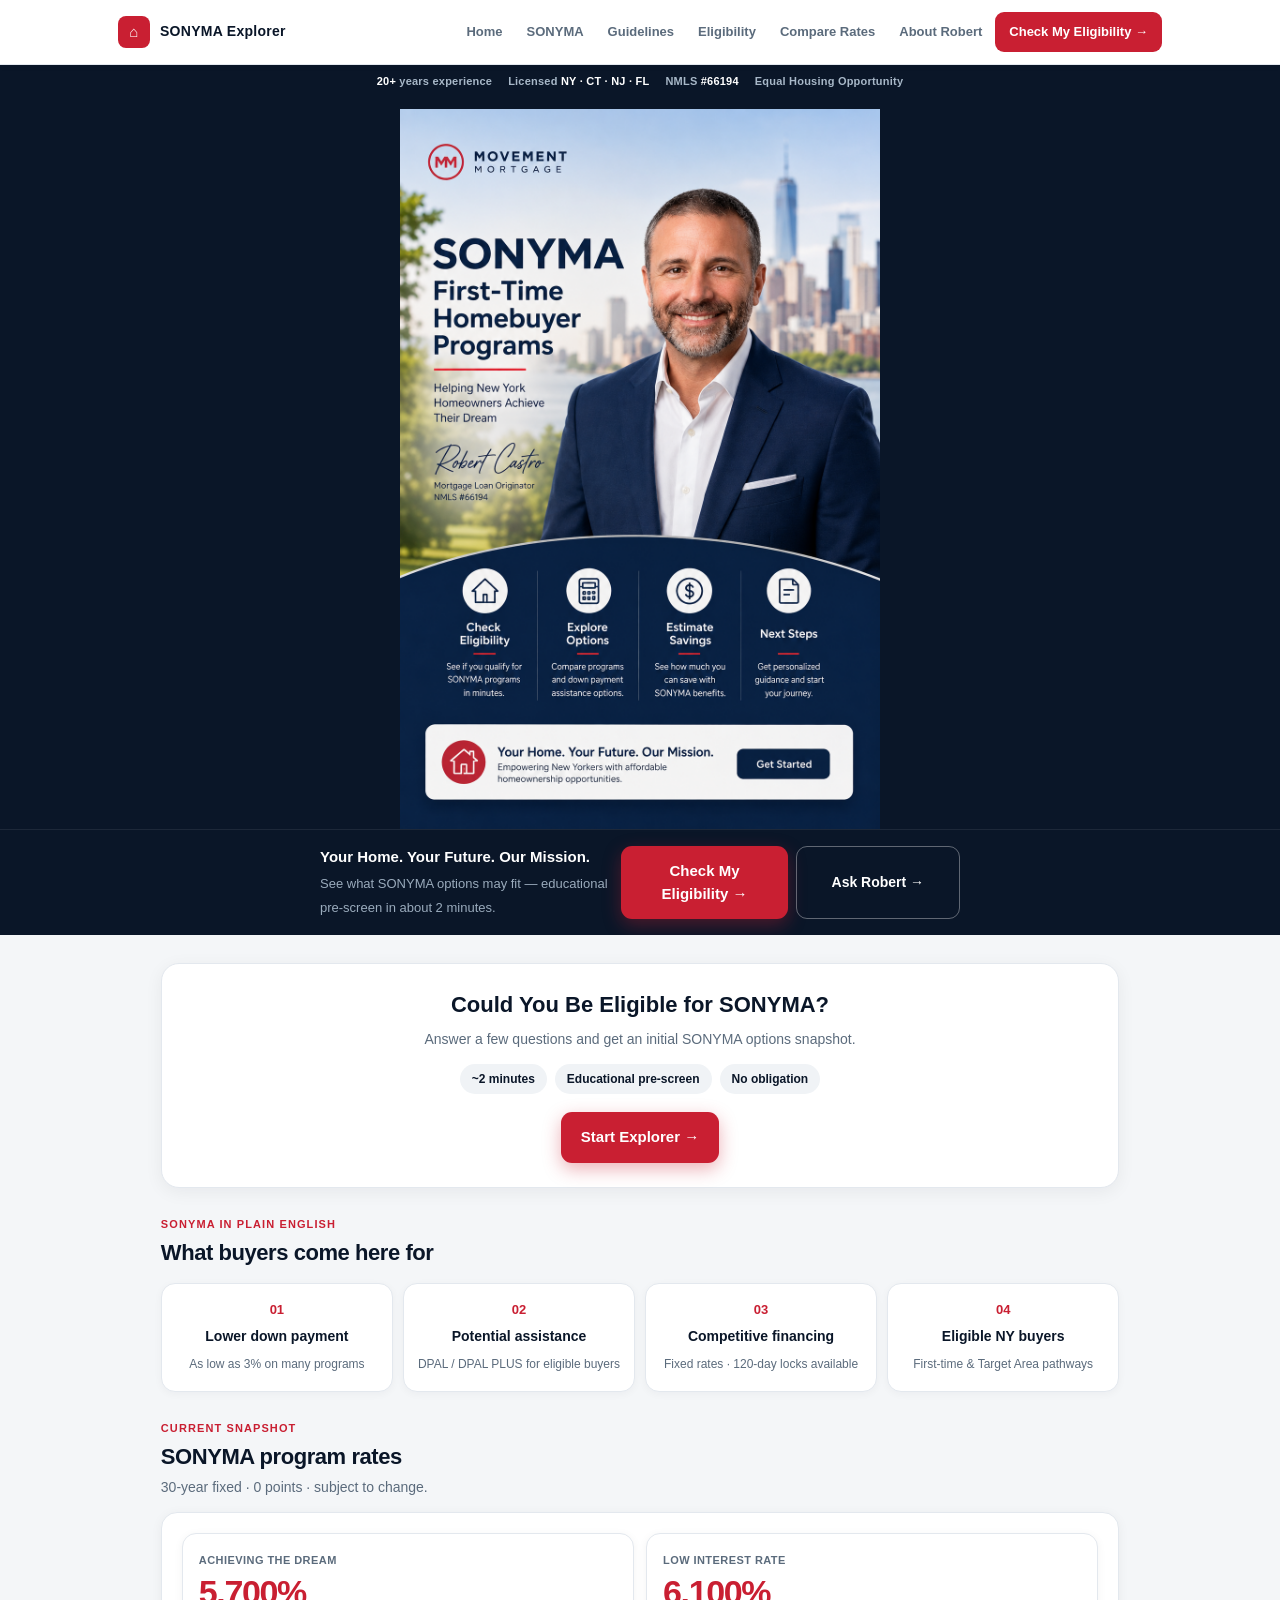
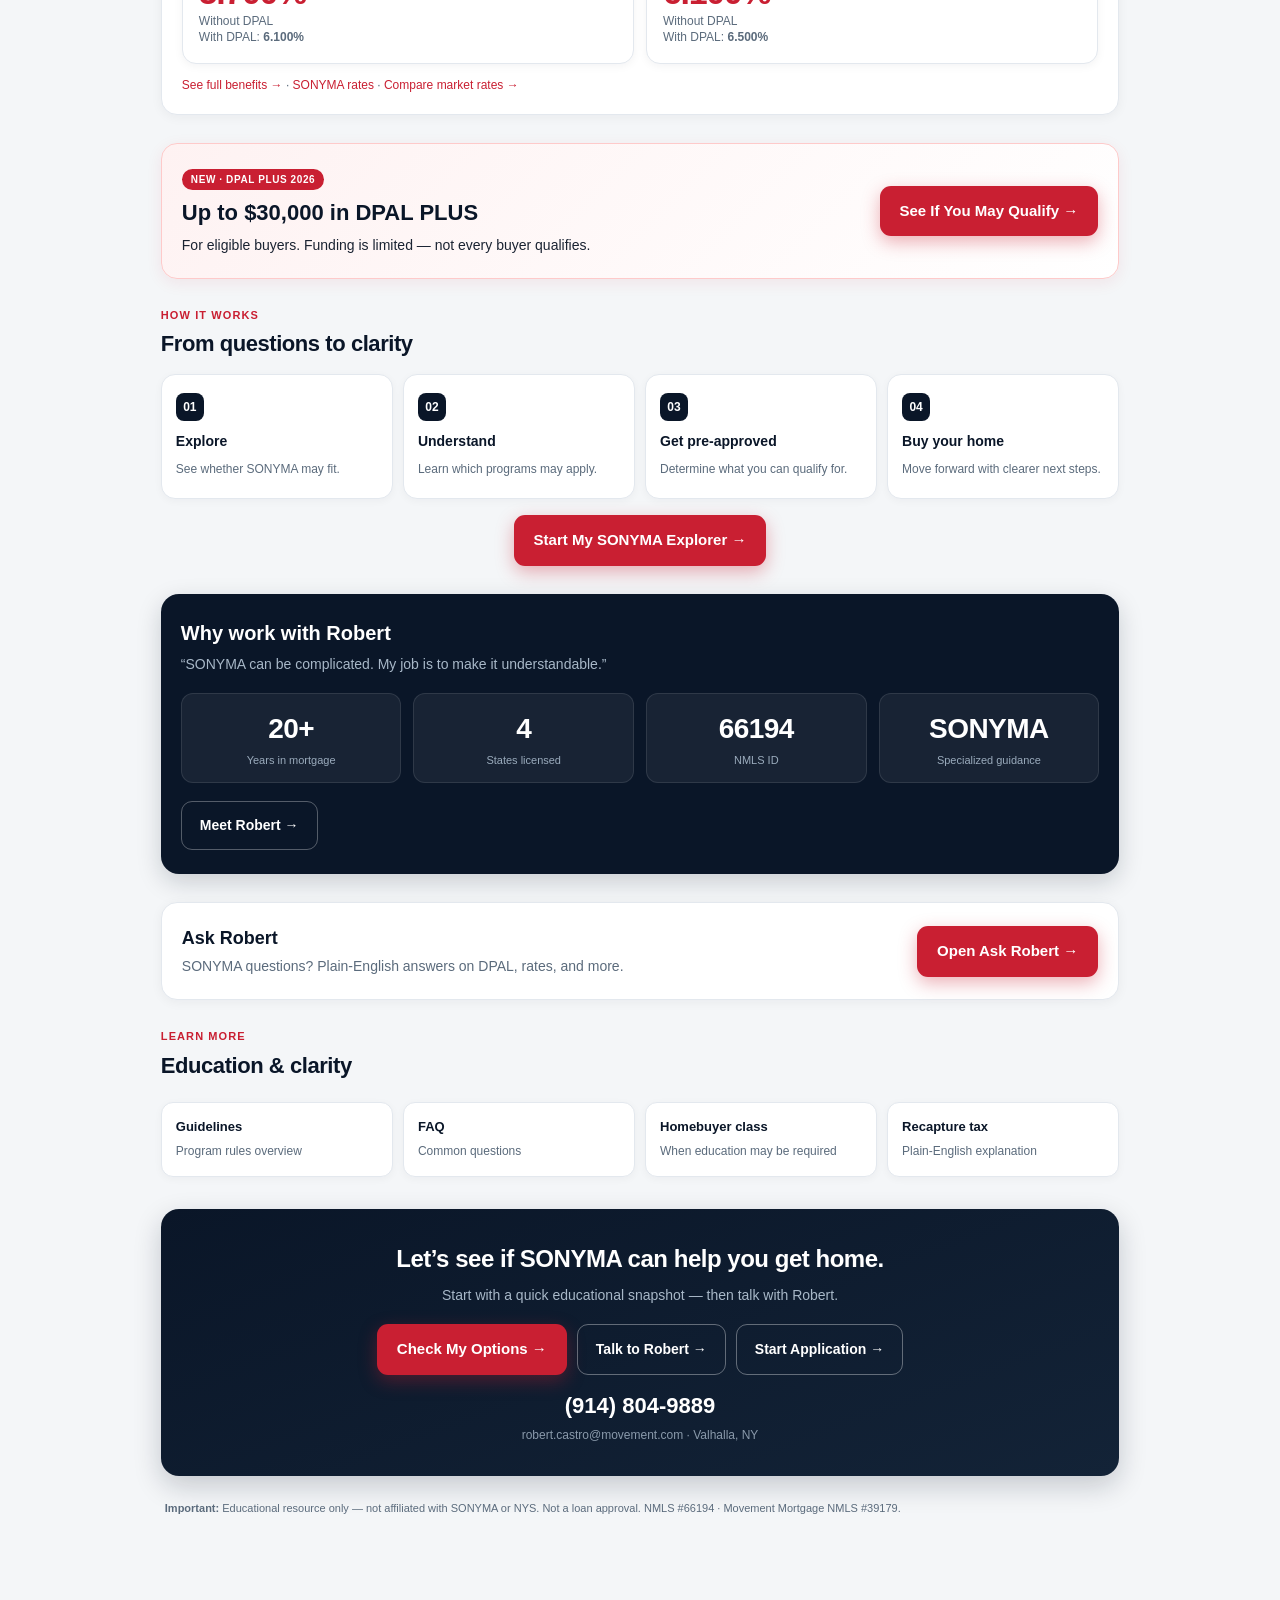
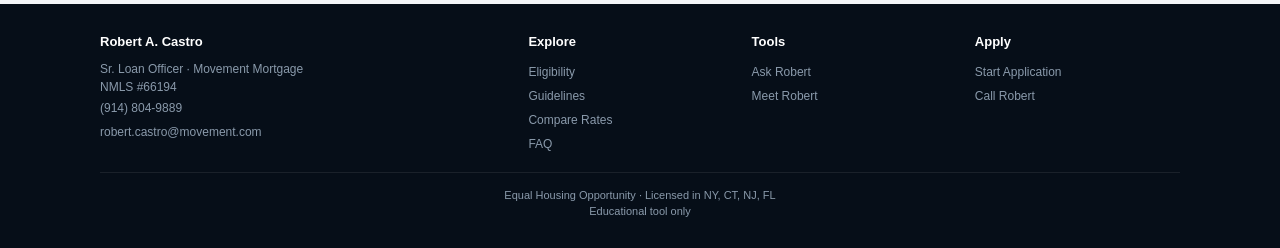
==== commit b815c2ce: "Revert homepage to previous version (pre Instant Estimator)" ====
--- a/index.html
+++ b/index.html
@@ -5,139 +5,115 @@
 <meta name="viewport" content="width=device-width,initial-scale=1,viewport-fit=cover">
 <meta name="theme-color" content="#0a1628">
 <title>SONYMA Eligibility Explorer | Robert A. Castro · Movement Mortgage</title>
-<meta name="description" content="See what SONYMA options may be available to you. Instant educational snapshot with Robert A. Castro, Movement Mortgage.">
+<meta name="description" content="See what SONYMA options may be available to you. Explore eligibility, programs, DPAL, and next steps with Robert A. Castro.">
 <meta property="og:image" content="https://sonyma-eligibility-explorer.vercel.app/a_clean_professional_promotional_poster_hero_sc.png">
 <link rel="stylesheet" href="/styles.css">
 <style>
-/* —— Instant Estimator (hero) —— */
-.est-hero{
-  background:linear-gradient(165deg,#071526 0%,#0c1f38 55%,#132a45 100%);
-  color:#fff;padding:28px 16px 32px;position:relative;overflow:hidden;
-}
-.est-hero::before{
-  content:"";position:absolute;inset:0;
-  background:radial-gradient(ellipse 80% 50% at 70% -10%,rgba(201,31,50,.18),transparent 60%);
-  pointer-events:none;
-}
-.est-inner{max-width:720px;margin:0 auto;position:relative;z-index:1}
-.est-kicker{
-  font-size:11px;font-weight:800;letter-spacing:.12em;text-transform:uppercase;
-  color:#f87171;margin-bottom:8px;
-}
-.est-hero h1{
-  font-size:clamp(26px,6vw,36px);font-weight:900;letter-spacing:-.03em;
-  line-height:1.1;margin:0 0 8px;
-}
-.est-hero .lede{color:#a8b8c8;font-size:15px;line-height:1.5;margin:0 0 22px;max-width:520px}
-
-.est-card{
-  background:rgba(255,255,255,.07);
-  backdrop-filter:blur(18px);-webkit-backdrop-filter:blur(18px);
-  border:1px solid rgba(255,255,255,.12);
-  border-radius:20px;padding:20px 18px;
-  box-shadow:0 12px 40px rgba(0,0,0,.25);
-}
-.est-row{display:grid;gap:14px;margin-bottom:14px}
-@media(min-width:560px){.est-row{grid-template-columns:1fr 1fr}}
-.est-field label{
-  display:block;font-size:11px;font-weight:800;letter-spacing:.04em;
-  text-transform:uppercase;color:#9aabbc;margin-bottom:6px;
-}
-.est-field select,.est-field input[type=number]{
-  width:100%;padding:13px 12px;font-size:16px;border-radius:12px;
-  border:1.5px solid rgba(255,255,255,.15);background:rgba(0,0,0,.25);
-  color:#fff;font-family:inherit;-webkit-appearance:none;appearance:none;
-}
-.est-field select:focus,.est-field input:focus{
-  outline:none;border-color:rgba(201,31,50,.6);
-  box-shadow:0 0 0 3px rgba(201,31,50,.2);
-}
-.est-field select option{background:#0c1f38;color:#fff}
-.est-slider-wrap{margin-top:6px}
-.est-slider-wrap input[type=range]{
-  width:100%;height:6px;border-radius:999px;background:rgba(255,255,255,.15);
-  -webkit-appearance:none;appearance:none;outline:none;
-}
-.est-slider-wrap input[type=range]::-webkit-slider-thumb{
-  -webkit-appearance:none;width:22px;height:22px;border-radius:50%;
-  background:#c91f32;border:3px solid #fff;cursor:pointer;
-  box-shadow:0 2px 8px rgba(0,0,0,.3);
-}
-.est-val{
-  font-size:20px;font-weight:900;color:#fff;letter-spacing:-.02em;margin-top:4px;
-}
-
-/* Results strip */
-.est-results{
-  display:grid;gap:10px;margin-top:16px;
-  grid-template-columns:1fr;
-}
-@media(min-width:520px){.est-results{grid-template-columns:repeat(3,1fr)}}
-.est-metric{
-  background:rgba(255,255,255,.08);border:1px solid rgba(255,255,255,.1);
-  border-radius:14px;padding:14px 12px;text-align:center;
-  transition:background .2s ease,border-color .2s ease;
-}
-.est-metric.hot{background:rgba(201,31,50,.18);border-color:rgba(201,31,50,.35)}
-.est-metric .m-label{font-size:10px;font-weight:800;letter-spacing:.06em;text-transform:uppercase;color:#9aabbc;margin-bottom:4px}
-.est-metric .m-val{font-size:22px;font-weight:900;color:#fff;letter-spacing:-.03em;line-height:1.1}
-.est-metric .m-sub{font-size:11px;color:#a8b8c8;margin-top:3px;line-height:1.3}
-
-.est-status{
-  margin-top:14px;padding:12px 14px;border-radius:12px;
-  background:rgba(255,255,255,.06);border:1px solid rgba(255,255,255,.1);
-  font-size:13px;color:#c5d2e0;line-height:1.45;
-}
-.est-status b{color:#fff}
-.est-status .pill{
-  display:inline-block;font-size:10px;font-weight:800;letter-spacing:.04em;
-  padding:3px 9px;border-radius:999px;margin-right:6px;vertical-align:middle;
-}
-.est-status .pill.ok{background:#166534;color:#fff}
-.est-status .pill.review{background:#b45309;color:#fff}
-.est-status .pill.needed{background:#991b1b;color:#fff}
-
-.est-actions{display:flex;flex-wrap:wrap;gap:10px;margin-top:16px}
-.est-actions .btn-primary{flex:1;min-width:160px;justify-content:center}
-.est-actions .btn-ghost{
-  display:inline-flex;align-items:center;justify-content:center;
-  background:transparent;color:#fff;border:1.5px solid rgba(255,255,255,.3);
-  padding:13px 18px;border-radius:11px;font-weight:700;font-size:14px;
-  flex:1;min-width:120px;transition:background .15s ease;
-}
-.est-actions .btn-ghost:hover{background:rgba(255,255,255,.08)}
-.est-note{font-size:11px;color:#7a8a9a;margin-top:14px;line-height:1.4}
-
-/* Slim nav overrides */
-.nav a,.nav-m a{font-size:13px}
-.nav .btn-cta{margin-left:4px}
-
-/* Program feature cards */
-.program-grid{display:grid;gap:12px}
-@media(min-width:700px){.program-grid{grid-template-columns:1fr 1fr}}
-.program-card{
-  background:#fff;border:1px solid var(--line);border-radius:18px;padding:20px;
-  box-shadow:0 2px 12px rgba(10,22,40,.05);transition:box-shadow .2s ease,transform .2s ease;
-  display:flex;flex-direction:column;gap:8px;
-}
-.program-card:hover{box-shadow:0 8px 24px rgba(10,22,40,.1);transform:translateY(-2px)}
-.program-card .pc-top{display:flex;align-items:flex-start;justify-content:space-between;gap:8px}
-.program-card .pc-badge{
-  font-size:10px;font-weight:800;letter-spacing:.04em;text-transform:uppercase;
-  background:#f0f3f6;color:var(--navy);padding:4px 9px;border-radius:999px;white-space:nowrap;
-}
-.program-card .pc-badge.hot{background:#fef2f2;color:var(--red)}
-.program-card h3{font-size:17px;font-weight:900;color:var(--navy);margin:0}
-.program-card .pc-rate{font-size:28px;font-weight:900;color:var(--red);letter-spacing:-.03em;line-height:1}
-.program-card p{font-size:13px;color:var(--muted);line-height:1.5;margin:0}
-.program-card ul{margin:4px 0 0;padding-left:16px;font-size:13px;color:var(--ink);line-height:1.55}
-
-/* Glass section cards */
-.glass-card{
-  background:rgba(255,255,255,.85);backdrop-filter:blur(12px);
-  border:1px solid rgba(255,255,255,.6);border-radius:18px;
-  box-shadow:0 4px 20px rgba(10,22,40,.06);
-}
+:root{--navy:#0a1628;--navy2:#132337;--red:#c91f32;--red-dark:#a81828;--ink:#1a2332;--muted:#5b6b7c;--paper:#f4f6f8;--card:#fff;--line:#e3e8ee}
+*{box-sizing:border-box;margin:0;padding:0}
+body{font-family:-apple-system,BlinkMacSystemFont,"Segoe UI",Roboto,Helvetica,Arial,sans-serif;background:var(--paper);color:var(--ink);line-height:1.5;min-height:100vh}
+a{color:var(--red);text-decoration:none;transition:color .15s ease}
+img{max-width:100%;display:block}
+.topbar{position:sticky;top:0;z-index:60;background:rgba(255,255,255,.96);backdrop-filter:blur(16px);-webkit-backdrop-filter:blur(16px);border-bottom:1px solid var(--line);box-shadow:0 1px 8px rgba(10,22,40,.04)}
+.topbar-inner{max-width:1080px;margin:0 auto;padding:12px 18px;display:flex;align-items:center;justify-content:space-between;gap:12px}
+.logo{display:flex;align-items:center;gap:10px;font-weight:800;font-size:14px;color:var(--navy);letter-spacing:.02em;white-space:nowrap}
+.logo-mark{width:32px;height:32px;border-radius:8px;background:#c91f32;color:#fff;display:flex;align-items:center;justify-content:center;font-size:15px}
+.nav{display:none;align-items:center;gap:2px}
+.nav a{color:var(--muted);font-size:13px;font-weight:600;padding:8px 11px;border-radius:8px;transition:background .15s ease,color .15s ease}
+.nav a:hover{color:var(--navy);background:#f0f3f6}
+.btn-cta{background:var(--red)!important;color:#fff!important;padding:10px 14px!important;border-radius:9px!important;font-weight:700!important;font-size:13px!important;white-space:nowrap}
+.menu-btn{border:1.5px solid var(--line);background:#fff;border-radius:8px;padding:9px 12px;font-weight:700;font-size:13px;color:var(--navy);cursor:pointer;transition:border-color .15s ease,background .15s ease}
+.menu-btn:hover{border-color:var(--red);background:#fef2f2}
+.nav-m{display:none;background:#fff;border-top:1px solid var(--line);padding:8px 18px 14px}
+.nav-m.open{display:block}
+.nav-m a{display:block;padding:12px 6px;color:var(--ink);font-weight:600;font-size:14px;border-bottom:1px solid #f0f3f6}
+.trust-strip{background:#0a1628;color:#a8b8c8;font-size:11px;font-weight:600;text-align:center;padding:8px 12px;display:flex;flex-wrap:wrap;justify-content:center;gap:6px 16px}
+.trust-strip b{color:#fff;font-weight:800}
+.wrap{max-width:1080px;margin:0 auto;padding:0 16px 48px}
+.btn-primary{display:inline-flex;align-items:center;justify-content:center;background:var(--red);color:#fff!important;padding:14px 20px;border-radius:11px;font-weight:800;font-size:15px;box-shadow:0 6px 18px rgba(201,31,50,.35);transition:background .15s ease,transform .15s ease,box-shadow .15s ease}
+.btn-primary:hover{background:var(--red-dark);transform:translateY(-1px);box-shadow:0 8px 22px rgba(201,31,50,.4)}
+.btn-secondary{display:inline-flex;align-items:center;justify-content:center;background:transparent;color:#fff!important;border:1.5px solid rgba(255,255,255,.35);padding:13px 18px;border-radius:11px;font-weight:700;font-size:14px}
+.section{margin:28px 0}
+.section-head{margin-bottom:14px}
+.section-head .eyebrow{font-size:11px;font-weight:800;letter-spacing:.1em;text-transform:uppercase;color:var(--red);margin-bottom:4px}
+.section-head h2{font-size:22px;font-weight:900;color:var(--navy);letter-spacing:-.02em}
+.section-head p{color:var(--muted);font-size:14px;margin-top:4px}
+.card{background:var(--card);border:1px solid var(--line);border-radius:16px;padding:20px;box-shadow:0 2px 12px rgba(10,22,40,.05)}
+.elig-card{background:#fff;border:1px solid var(--line);border-radius:18px;padding:24px 20px;text-align:center;box-shadow:0 4px 18px rgba(10,22,40,.06)}
+.elig-card h2{font-size:22px;font-weight:900;color:var(--navy);margin-bottom:8px}
+.elig-card p{color:var(--muted);font-size:14px;margin-bottom:14px}
+.elig-pills{display:flex;flex-wrap:wrap;gap:8px;justify-content:center;margin-bottom:18px}
+.elig-pills span{background:#f0f3f6;color:var(--navy);font-size:12px;font-weight:700;padding:6px 12px;border-radius:999px}
+.benefits{display:grid;grid-template-columns:1fr 1fr;gap:10px}
+@media(min-width:640px){.benefits{grid-template-columns:repeat(4,1fr)}}
+.benefit{background:#fff;border:1px solid var(--line);border-radius:14px;padding:16px 14px;text-align:center;box-shadow:0 2px 8px rgba(10,22,40,.04);transition:box-shadow .2s ease,transform .2s ease}
+.benefit:hover{box-shadow:0 6px 16px rgba(10,22,40,.08);transform:translateY(-2px)}
+.benefit .num{font-size:13px;font-weight:800;color:var(--red);margin-bottom:6px}
+.benefit strong{display:block;font-size:14px;color:var(--navy);margin-bottom:4px}
+.benefit span{font-size:12px;color:var(--muted);line-height:1.35}
+.rate-grid{display:grid;grid-template-columns:1fr 1fr;gap:12px}
+.rate{background:#fff;border:1px solid var(--line);border-radius:14px;padding:18px 16px;box-shadow:0 2px 10px rgba(10,22,40,.05)}
+.rate strong{display:block;font-size:11px;text-transform:uppercase;letter-spacing:.04em;color:var(--muted);font-weight:700}
+.rate .num{font-size:34px;font-weight:900;color:var(--red);letter-spacing:-.04em;margin:6px 0 4px;line-height:1}
+.rate small{font-size:12px;color:var(--muted);line-height:1.35;display:block}
+.dpal{background:linear-gradient(135deg,#fef2f2,#fff);border:1px solid #fecaca;border-radius:16px;padding:22px 20px;display:grid;gap:12px;box-shadow:0 4px 16px rgba(201,31,50,.08)}
+@media(min-width:640px){.dpal{grid-template-columns:1fr auto;align-items:center}}
+.dpal .tag{display:inline-block;background:var(--red);color:#fff;font-size:10px;font-weight:800;letter-spacing:.06em;padding:3px 9px;border-radius:999px;margin-bottom:6px}
+.dpal h3{font-size:22px;font-weight:900;color:var(--navy);margin-bottom:6px}
+.dpal p{font-size:14px;color:var(--ink);line-height:1.5}
+.steps{display:grid;gap:10px}
+@media(min-width:640px){.steps{grid-template-columns:repeat(4,1fr)}}
+.step{background:#fff;border:1px solid var(--line);border-radius:14px;padding:18px 14px;box-shadow:0 2px 8px rgba(10,22,40,.04)}
+.step .n{width:28px;height:28px;border-radius:8px;background:var(--navy);color:#fff;font-size:12px;font-weight:800;display:flex;align-items:center;justify-content:center;margin-bottom:10px}
+.step strong{display:block;font-size:14px;color:var(--navy);margin-bottom:4px}
+.step span{font-size:12px;color:var(--muted);line-height:1.4}
+.why{background:var(--navy);color:#fff;border-radius:18px;padding:24px 20px;box-shadow:0 8px 24px rgba(10,22,40,.18)}
+.why h2{font-size:20px;font-weight:900;margin-bottom:6px}
+.why>p{color:#a8b8c8;font-size:14px;margin-bottom:18px}
+.stats{display:grid;grid-template-columns:1fr 1fr;gap:12px}
+@media(min-width:640px){.stats{grid-template-columns:repeat(4,1fr)}}
+.stat{background:rgba(255,255,255,.06);border:1px solid rgba(255,255,255,.1);border-radius:12px;padding:14px;text-align:center}
+.stat .v{font-size:28px;font-weight:900;color:#fff;letter-spacing:-.02em}
+.stat .l{font-size:11px;color:#9aabbc;margin-top:2px}
+.ask{background:#fff;border:1px solid var(--line);border-radius:16px;padding:22px 20px;display:grid;gap:14px;box-shadow:0 2px 12px rgba(10,22,40,.05)}
+@media(min-width:640px){.ask{grid-template-columns:1fr auto;align-items:center}}
+.ask h2{font-size:18px;font-weight:900;color:var(--navy)}
+.ask p{font-size:14px;color:var(--muted);margin-top:4px}
+.final{background:linear-gradient(160deg,var(--navy),var(--navy2));color:#fff;border-radius:18px;padding:32px 22px;text-align:center;margin-top:32px;box-shadow:0 10px 28px rgba(10,22,40,.2)}
+.final h2{font-size:24px;font-weight:900;margin-bottom:8px;letter-spacing:-.02em}
+.final p{color:#a8b8c8;font-size:14px;margin-bottom:18px}
+.final-actions{display:flex;flex-wrap:wrap;gap:10px;justify-content:center}
+.final .phone{display:block;font-size:22px;font-weight:900;color:#fff;margin:14px 0 4px}
+.explore-row{display:grid;grid-template-columns:1fr 1fr;gap:10px;margin-top:20px}
+@media(min-width:640px){.explore-row{grid-template-columns:repeat(4,1fr)}}
+.explore-link{background:#fff;border:1px solid var(--line);border-radius:12px;padding:14px;color:inherit;display:block;box-shadow:0 2px 8px rgba(10,22,40,.04);transition:box-shadow .2s ease,transform .2s ease}
+.explore-link:hover{box-shadow:0 6px 16px rgba(10,22,40,.08);transform:translateY(-2px)}
+.explore-link strong{display:block;font-size:13px;color:var(--navy);margin-bottom:2px}
+.explore-link span{font-size:12px;color:var(--muted)}
+.site-footer{background:#060e18;color:#8a9aab;font-size:12px;padding:28px 16px;margin-top:40px}
+.footer-inner{max-width:1080px;margin:0 auto}
+.footer-grid{display:grid;gap:18px;margin-bottom:16px}
+@media(min-width:700px){.footer-grid{grid-template-columns:2fr 1fr 1fr 1fr}}
+.footer-col strong{display:block;color:#fff;font-size:13px;margin-bottom:8px}
+.footer-col a{color:#8a9aab;display:block;padding:3px 0}
+.footer-bottom{border-top:1px solid rgba(255,255,255,.08);padding-top:14px;text-align:center;font-size:11px;line-height:1.5}
+.notice{font-size:11px;color:var(--muted);line-height:1.5;margin:24px 0 0;padding:0 4px}
+.btn-block{width:100%;justify-content:center}
+@media(min-width:480px){.btn-block{width:auto}}
+@media(min-width:800px){.nav{display:flex}.menu-btn{display:none}}
+.hero-poster-section{background:#0a1628;margin-bottom:0;border-radius:0;overflow:hidden}
+.poster-frame{max-width:560px;margin:0 auto;background:#0a1628}
+.poster-img{width:100%;height:auto;display:block}
+@media(min-width:700px){.poster-frame{max-width:480px;padding-top:12px}}
+.poster-cta-bar{background:#0a1628;border-top:1px solid rgba(255,255,255,.08);padding:16px}
+.poster-cta-inner{max-width:560px;margin:0 auto;display:flex;flex-direction:column;gap:12px}
+.poster-cta-copy strong{display:block;color:#fff;font-size:15px;font-weight:800;margin-bottom:2px}
+.poster-cta-copy span{color:#9aabbc;font-size:13px;line-height:1.4}
+.poster-cta-actions{display:flex;flex-wrap:wrap;gap:8px}
+.poster-cta-actions .btn-primary{flex:1;min-width:160px;text-align:center;justify-content:center}
+.btn-secondary-dark{display:inline-flex;align-items:center;justify-content:center;background:transparent;color:#fff!important;border:1.5px solid rgba(255,255,255,.35);padding:13px 18px;border-radius:11px;font-weight:700;font-size:14px;flex:1;min-width:120px;transition:background .15s ease}
+.btn-secondary-dark:hover{background:rgba(255,255,255,.08)}
+@media(min-width:700px){.poster-cta-inner{max-width:640px;flex-direction:row;align-items:center;justify-content:space-between}.poster-cta-actions{flex-shrink:0}}
 </style>
 </head>
 <body>
@@ -145,20 +121,24 @@
   <div class="topbar-inner">
     <a class="logo" href="/"><span class="logo-mark">⌂</span> SONYMA Explorer</a>
     <nav class="nav" aria-label="Main">
-      <a href="/">Explorer</a>
-      <a href="/why-sonyma.html">Programs & Rates</a>
-      <a href="/ask-robert.html">Ask Robert</a>
-      <a href="/meet-robert.html">About</a>
-      <a class="btn-cta" href="https://easyapp.movement.com/apply/create_profile?userid=10105455" target="_blank" rel="noopener">Start Application</a>
+      <a href="/">Home</a>
+      <a href="/what-is-sonyma.html">SONYMA</a>
+      <a href="/guidelines.html">Guidelines</a>
+      <a href="/eligible.html">Eligibility</a>
+      <a href="https://www.mortgagenewsdaily.com/mortgage-rates" target="_blank" rel="noopener">Compare Rates</a>
+      <a href="/meet-robert.html">About Robert</a>
+      <a class="btn-cta" href="/eligible.html">Check My Eligibility →</a>
     </nav>
     <button type="button" class="menu-btn" id="menuBtn" aria-label="Menu">Menu</button>
   </div>
   <nav class="nav-m" id="navMobile">
-    <a href="/">Explorer</a>
-    <a href="/why-sonyma.html">Programs & Rates</a>
+    <a href="/">Home</a>
+    <a href="/what-is-sonyma.html">SONYMA</a>
+    <a href="/guidelines.html">Guidelines</a>
+    <a href="/eligible.html">Eligibility</a>
+    <a href="https://www.mortgagenewsdaily.com/mortgage-rates" target="_blank" rel="noopener">Compare Rates</a>
     <a href="/ask-robert.html">Ask Robert</a>
-    <a href="/meet-robert.html">About</a>
-    <a href="/guidelines.html">Guidelines</a>
+    <a href="/meet-robert.html">About Robert</a>
     <a href="/faq.html">FAQ</a>
     <a href="https://easyapp.movement.com/apply/create_profile?userid=10105455" target="_blank" rel="noopener">Start Application</a>
   </nav>
@@ -171,142 +151,68 @@
   <span>Equal Housing Opportunity</span>
 </div>
 
-<!-- INSTANT ESTIMATOR HERO -->
-<section class="est-hero">
-  <div class="est-inner">
-    <div class="est-kicker">Instant educational snapshot</div>
-    <h1>Get a SONYMA snapshot in seconds</h1>
-    <p class="lede">Adjust the numbers below. See potential assistance, rate pathway, and estimated monthly impact — no contact info required.</p>
-
-    <div class="est-card">
-      <div class="est-row">
-        <div class="est-field">
-          <label for="estCounty">Where are you buying?</label>
-          <select id="estCounty"></select>
-        </div>
-        <div class="est-field">
-          <label>Household size</label>
-          <select id="estHH">
-            <option value="1">1–2 people</option>
-            <option value="3">3+ people</option>
-          </select>
-        </div>
-      </div>
-
-      <div class="est-row">
-        <div class="est-field">
-          <label for="estIncome">Household income</label>
-          <div class="est-val" id="incomeDisplay">$95,000</div>
-          <div class="est-slider-wrap">
-            <input type="range" id="estIncome" min="30000" max="250000" step="1000" value="95000">
-          </div>
-        </div>
-        <div class="est-field">
-          <label for="estPrice">Target home price</label>
-          <div class="est-val" id="priceDisplay">$450,000</div>
-          <div class="est-slider-wrap">
-            <input type="range" id="estPrice" min="150000" max="1200000" step="5000" value="450000">
-          </div>
-        </div>
-      </div>
-
-      <div class="est-results" id="estResults">
-        <div class="est-metric" id="mDpal">
-          <div class="m-label">Est. DPAL assistance</div>
-          <div class="m-val" id="valDpal">—</div>
-          <div class="m-sub" id="subDpal">Enter numbers to estimate</div>
-        </div>
-        <div class="est-metric" id="mRate">
-          <div class="m-label">Est. SONYMA rate</div>
-          <div class="m-val" id="valRate">—</div>
-          <div class="m-sub" id="subRate">Pathway appears below</div>
-        </div>
-        <div class="est-metric" id="mSave">
-          <div class="m-label">Est. monthly vs market</div>
-          <div class="m-val" id="valSave">—</div>
-          <div class="m-sub" id="subSave">Illustrative only</div>
-        </div>
-      </div>
-
-      <div class="est-status" id="estStatus">
-        Adjust the sliders to see a live educational snapshot.
-      </div>
-
-      <div class="est-actions">
-        <a class="btn-primary" href="/eligible.html">Full Pre-Screen →</a>
-        <a class="btn-ghost" href="/ask-robert.html">Ask Robert</a>
-      </div>
-      <p class="est-note">Educational estimate only. Not a loan approval or final eligibility determination. Limits & rates change — verify with your lender.</p>
+<section class="hero hero-poster-section">
+  <div class="poster-frame">
+    <img class="poster-img" src="/a_clean_professional_promotional_poster_hero_sc.png" alt="SONYMA First-Time Homebuyer Programs — Robert Castro, Movement Mortgage, NMLS #66194" width="640" height="960" decoding="async" fetchpriority="high">
+  </div>
+  <div class="poster-cta-bar">
+    <div class="poster-cta-inner">
+      <div class="poster-cta-copy">
+        <strong>Your Home. Your Future. Our Mission.</strong>
+        <span>See what SONYMA options may fit — educational pre-screen in about 2 minutes.</span>
+      </div>
+      <div class="poster-cta-actions">
+        <a class="btn-primary" href="/eligible.html">Check My Eligibility →</a>
+        <a class="btn-secondary-dark" href="/ask-robert.html">Ask Robert →</a>
+      </div>
     </div>
   </div>
 </section>
 
 <main class="wrap">
-  <section class="section" style="margin-top:28px">
-    <div class="section-head">
-      <div class="eyebrow">Programs at a glance</div>
-      <h2>What SONYMA can offer</h2>
-      <p>Current rate snapshot · 30-year fixed · 0 points · subject to change</p>
-    </div>
-    <div class="program-grid">
-      <div class="program-card">
-        <div class="pc-top">
-          <h3>Achieving the Dream</h3>
-          <span class="pc-badge hot">Most popular</span>
-        </div>
-        <div class="pc-rate">5.700%</div>
-        <p>Best rate pathway for lower-income buyers. With DPAL: 6.100%.</p>
-        <ul>
-          <li>Lower down payment options</li>
-          <li>Strong match for first-time buyers</li>
-          <li>Target Area can expand eligibility</li>
-        </ul>
-      </div>
-      <div class="program-card">
-        <div class="pc-top">
-          <h3>Low Interest Rate</h3>
-          <span class="pc-badge">Higher income band</span>
-        </div>
-        <div class="pc-rate">6.100%</div>
-        <p>Higher income limits. With DPAL: 6.500%.</p>
-        <ul>
-          <li>Still competitive vs many market rates</li>
-          <li>Pairs with DPAL assistance</li>
-          <li>120-day rate locks available</li>
-        </ul>
-      </div>
-      <div class="program-card" style="grid-column:1/-1">
-        <div class="pc-top">
-          <h3>DPAL PLUS 2026</h3>
-          <span class="pc-badge hot">Up to $30,000</span>
-        </div>
-        <p>Limited down-payment assistance for eligible buyers. Funding is first-come, first-served and not guaranteed.</p>
-        <ul>
-          <li>Can significantly reduce cash to close</li>
-          <li>Must pair with an eligible SONYMA first mortgage</li>
-          <li>Income & purchase-price limits apply by county</li>
-        </ul>
-      </div>
-    </div>
-    <p style="font-size:12px;color:var(--muted);margin-top:12px">
-      <a href="https://hcr.ny.gov/current-rates" target="_blank" rel="noopener">Verify current rates on SONYMA’s site →</a>
-      · <a href="https://www.mortgagenewsdaily.com/mortgage-rates" target="_blank" rel="noopener">Compare market rates →</a>
-    </p>
-  </section>
-
-  <section class="section">
-    <div class="section-head">
-      <div class="eyebrow">How it works</div>
-      <h2>From questions to clarity</h2>
-    </div>
+  <section class="section">
+    <div class="elig-card">
+      <h2>Could You Be Eligible for SONYMA?</h2>
+      <p>Answer a few questions and get an initial SONYMA options snapshot.</p>
+      <div class="elig-pills"><span>~2 minutes</span><span>Educational pre-screen</span><span>No obligation</span></div>
+      <a class="btn-primary btn-block" href="/eligible.html">Start Explorer →</a>
+    </div>
+  </section>
+  <section class="section">
+    <div class="section-head"><div class="eyebrow">SONYMA in plain English</div><h2>What buyers come here for</h2></div>
+    <div class="benefits">
+      <div class="benefit"><div class="num">01</div><strong>Lower down payment</strong><span>As low as 3% on many programs</span></div>
+      <div class="benefit"><div class="num">02</div><strong>Potential assistance</strong><span>DPAL / DPAL PLUS for eligible buyers</span></div>
+      <div class="benefit"><div class="num">03</div><strong>Competitive financing</strong><span>Fixed rates · 120-day locks available</span></div>
+      <div class="benefit"><div class="num">04</div><strong>Eligible NY buyers</strong><span>First-time & Target Area pathways</span></div>
+    </div>
+  </section>
+  <section class="section">
+    <div class="section-head"><div class="eyebrow">Current snapshot</div><h2>SONYMA program rates</h2><p>30-year fixed · 0 points · subject to change.</p></div>
+    <div class="card">
+      <div class="rate-grid">
+        <div class="rate"><strong>Achieving the Dream</strong><div class="num">5.700%</div><small>Without DPAL<br>With DPAL: <b>6.100%</b></small></div>
+        <div class="rate"><strong>Low Interest Rate</strong><div class="num">6.100%</div><small>Without DPAL<br>With DPAL: <b>6.500%</b></small></div>
+      </div>
+      <p style="font-size:12px;color:var(--muted);margin-top:12px"><a href="/why-sonyma.html">See full benefits →</a> · <a href="https://hcr.ny.gov/current-rates" target="_blank" rel="noopener">SONYMA rates</a> · <a href="https://www.mortgagenewsdaily.com/mortgage-rates" target="_blank" rel="noopener">Compare market rates →</a></p>
+    </div>
+  </section>
+  <section class="section">
+    <div class="dpal">
+      <div><span class="tag">NEW · DPAL PLUS 2026</span><h3>Up to $30,000 in DPAL PLUS</h3><p>For eligible buyers. Funding is limited — not every buyer qualifies.</p></div>
+      <div><a class="btn-primary" href="/eligible.html">See If You May Qualify →</a></div>
+    </div>
+  </section>
+  <section class="section">
+    <div class="section-head"><div class="eyebrow">How it works</div><h2>From questions to clarity</h2></div>
     <div class="steps">
-      <div class="step"><div class="n">01</div><strong>Snapshot</strong><span>Use the estimator above for a quick read.</span></div>
-      <div class="step"><div class="n">02</div><strong>Full pre-screen</strong><span>Answer a few more questions for a clearer picture.</span></div>
-      <div class="step"><div class="n">03</div><strong>Talk it through</strong><span>Review numbers with Robert.</span></div>
-      <div class="step"><div class="n">04</div><strong>Move forward</strong><span>Pre-approval and next steps when you’re ready.</span></div>
-    </div>
-  </section>
-
+      <div class="step"><div class="n">01</div><strong>Explore</strong><span>See whether SONYMA may fit.</span></div>
+      <div class="step"><div class="n">02</div><strong>Understand</strong><span>Learn which programs may apply.</span></div>
+      <div class="step"><div class="n">03</div><strong>Get pre-approved</strong><span>Determine what you can qualify for.</span></div>
+      <div class="step"><div class="n">04</div><strong>Buy your home</strong><span>Move forward with clearer next steps.</span></div>
+    </div>
+    <div style="margin-top:16px;text-align:center"><a class="btn-primary" href="/eligible.html">Start My SONYMA Explorer →</a></div>
+  </section>
   <section class="section">
     <div class="why">
       <h2>Why work with Robert</h2>
@@ -317,27 +223,17 @@
         <div class="stat"><div class="v">66194</div><div class="l">NMLS ID</div></div>
         <div class="stat"><div class="v">SONYMA</div><div class="l">Specialized guidance</div></div>
       </div>
-      <div style="margin-top:18px">
-        <a class="btn-secondary" href="/meet-robert.html" style="border-color:rgba(255,255,255,.3)">Meet Robert →</a>
-      </div>
-    </div>
-  </section>
-
+      <div style="margin-top:18px"><a class="btn-secondary" href="/meet-robert.html" style="border-color:rgba(255,255,255,.3)">Meet Robert →</a></div>
+    </div>
+  </section>
   <section class="section">
     <div class="ask">
-      <div>
-        <h2>Ask Robert</h2>
-        <p>Questions about DPAL, Target Areas, or rates? Plain-English answers.</p>
-      </div>
+      <div><h2>Ask Robert</h2><p>SONYMA questions? Plain-English answers on DPAL, rates, and more.</p></div>
       <a class="btn-primary" href="/ask-robert.html">Open Ask Robert →</a>
     </div>
   </section>
-
-  <section class="section">
-    <div class="section-head">
-      <div class="eyebrow">Learn more</div>
-      <h2>Education & clarity</h2>
-    </div>
+  <section class="section">
+    <div class="section-head"><div class="eyebrow">Learn more</div><h2>Education & clarity</h2></div>
     <div class="explore-row">
       <a class="explore-link" href="/guidelines.html"><strong>Guidelines</strong><span>Program rules overview</span></a>
       <a class="explore-link" href="/faq.html"><strong>FAQ</strong><span>Common questions</span></a>
@@ -345,237 +241,30 @@
       <a class="explore-link" href="/recapture.html"><strong>Recapture tax</strong><span>Plain-English explanation</span></a>
     </div>
   </section>
-
   <section class="final">
     <h2>Let’s see if SONYMA can help you get home.</h2>
-    <p>Start with the quick snapshot above — or go deeper with the full pre-screen.</p>
+    <p>Start with a quick educational snapshot — then talk with Robert.</p>
     <div class="final-actions">
-      <a class="btn-primary" href="/eligible.html">Full Pre-Screen →</a>
+      <a class="btn-primary" href="/eligible.html">Check My Options →</a>
       <a class="btn-secondary" href="tel:19148049889">Talk to Robert →</a>
       <a class="btn-secondary" href="https://easyapp.movement.com/apply/create_profile?userid=10105455" target="_blank" rel="noopener">Start Application →</a>
     </div>
     <a class="phone" href="tel:19148049889">(914) 804-9889</a>
     <p style="font-size:12px;color:#8a9aab;margin:0">robert.castro@movement.com · Valhalla, NY</p>
   </section>
-
   <p class="notice"><b>Important:</b> Educational resource only — not affiliated with SONYMA or NYS. Not a loan approval. NMLS #66194 · Movement Mortgage NMLS #39179.</p>
 </main>
-
 <footer class="site-footer">
   <div class="footer-inner">
     <div class="footer-grid">
-      <div class="footer-col">
-        <strong>Robert A. Castro</strong>
-        Sr. Loan Officer · Movement Mortgage<br>NMLS #66194<br>
-        <a href="tel:19148049889">(914) 804-9889</a>
-        <a href="mailto:robert.castro@movement.com">robert.castro@movement.com</a>
-      </div>
-      <div class="footer-col">
-        <strong>Explore</strong>
-        <a href="/">Explorer</a>
-        <a href="/eligible.html">Full Pre-Screen</a>
-        <a href="/why-sonyma.html">Programs & Rates</a>
-        <a href="/guidelines.html">Guidelines</a>
-      </div>
-      <div class="footer-col">
-        <strong>Tools</strong>
-        <a href="/ask-robert.html">Ask Robert</a>
-        <a href="/meet-robert.html">About Robert</a>
-        <a href="/faq.html">FAQ</a>
-      </div>
-      <div class="footer-col">
-        <strong>Apply</strong>
-        <a href="https://easyapp.movement.com/apply/create_profile?userid=10105455" target="_blank" rel="noopener">Start Application</a>
-        <a href="tel:19148049889">Call Robert</a>
-      </div>
+      <div class="footer-col"><strong>Robert A. Castro</strong>Sr. Loan Officer · Movement Mortgage<br>NMLS #66194<br><a href="tel:19148049889">(914) 804-9889</a><a href="mailto:robert.castro@movement.com">robert.castro@movement.com</a></div>
+      <div class="footer-col"><strong>Explore</strong><a href="/eligible.html">Eligibility</a><a href="/guidelines.html">Guidelines</a><a href="https://www.mortgagenewsdaily.com/mortgage-rates" target="_blank" rel="noopener">Compare Rates</a><a href="/faq.html">FAQ</a></div>
+      <div class="footer-col"><strong>Tools</strong><a href="/ask-robert.html">Ask Robert</a><a href="/meet-robert.html">Meet Robert</a></div>
+      <div class="footer-col"><strong>Apply</strong><a href="https://easyapp.movement.com/apply/create_profile?userid=10105455" target="_blank" rel="noopener">Start Application</a><a href="tel:19148049889">Call Robert</a></div>
     </div>
     <div class="footer-bottom">Equal Housing Opportunity · Licensed in NY, CT, NJ, FL<br>Educational tool only</div>
   </div>
 </footer>
-
-<script src="/data.js"></script>
-<script>
-(function () {
-  // Mobile menu
-  document.getElementById('menuBtn').addEventListener('click', function () {
-    document.getElementById('navMobile').classList.toggle('open');
-  });
-
-  const D = window.SONYMA_DATA || {};
-  const R = window.SONYMA_RATES || {
-    atd: { noDpal: 5.7, withDpal: 6.1 },
-    lir: { noDpal: 6.1, withDpal: 6.5 }
-  };
-
-  // Market comparison rate (illustrative)
-  const MARKET = 6.75;
-
-  function money(n) {
-    if (!n && n !== 0) return '—';
-    return n.toLocaleString('en-US', { style: 'currency', currency: 'USD', maximumFractionDigits: 0 });
-  }
-  function moneyK(n) {
-    if (!n && n !== 0) return '—';
-    if (n >= 1000) return '$' + Math.round(n / 1000) + 'k';
-    return money(n);
-  }
-  function fmtIncome(n) {
-    return n.toLocaleString('en-US', { style: 'currency', currency: 'USD', maximumFractionDigits: 0 });
-  }
-
-  // Populate counties
-  const sel = document.getElementById('estCounty');
-  const counties = Object.keys(D).sort();
-  counties.forEach(c => {
-    const o = document.createElement('option');
-    o.value = c; o.textContent = c;
-    sel.appendChild(o);
-  });
-  if (D['Westchester']) sel.value = 'Westchester';
-  else if (D['Putnam']) sel.value = 'Putnam';
-  else if (counties.length) sel.value = counties[0];
-
-  const incomeEl = document.getElementById('estIncome');
-  const priceEl = document.getElementById('estPrice');
-  const hhEl = document.getElementById('estHH');
-  const incomeDisplay = document.getElementById('incomeDisplay');
-  const priceDisplay = document.getElementById('priceDisplay');
-
-  function monthlyPmt(principal, annualRate, years) {
-    if (!principal || !annualRate) return 0;
-    const r = annualRate / 100 / 12;
-    const n = years * 12;
-    if (r === 0) return principal / n;
-    return principal * r * Math.pow(1 + r, n) / (Math.pow(1 + r, n) - 1);
-  }
-
-  function recalc() {
-    const county = sel.value;
-    const d = D[county];
-    const income = Number(incomeEl.value) || 0;
-    const price = Number(priceEl.value) || 0;
-    const hh = hhEl.value; // "1" or "3"
-
-    incomeDisplay.textContent = fmtIncome(income);
-    priceDisplay.textContent = fmtIncome(price);
-
-    // Defaults
-    let dpalEst = 0;
-    let dpalLabel = 'Illustrative only';
-    let rate = null;
-    let rateLabel = '—';
-    let pathway = '';
-    let statusHtml = '';
-    let matchLevel = 'needed'; // ok | review | needed
-
-    if (!d || !income || !price) {
-      document.getElementById('valDpal').textContent = '—';
-      document.getElementById('subDpal').textContent = 'Enter numbers to estimate';
-      document.getElementById('valRate').textContent = '—';
-      document.getElementById('subRate').textContent = 'Pathway appears below';
-      document.getElementById('valSave').textContent = '—';
-      document.getElementById('subSave').textContent = 'Illustrative only';
-      document.getElementById('estStatus').innerHTML = 'Adjust the sliders to see a live educational snapshot.';
-      return;
-    }
-
-    // Use non-target limits by default (conservative)
-    const suffix = 'non';
-    const atdInc = hh === '1' ? (d.atd['income1_' + suffix] || d.atd.income1_non) : (d.atd['income3_' + suffix] || d.atd.income3_non);
-    const lirInc = hh === '1' ? (d.lir['income1_' + suffix] || d.lir.income1_non) : (d.lir['income3_' + suffix] || d.lir.income3_non);
-    const dpalInc = d.dpalPlus
-      ? (hh === '1' ? d.dpalPlus['income1_' + suffix] : d.dpalPlus['income3_' + suffix])
-      : null;
-
-    // Purchase price limit check (1-unit assumed for quick estimator)
-    const atdPP = d.atd.pp1_non;
-    const priceOk = !atdPP || price <= atdPP;
-
-    // Pathway selection
-    let atdOk = income <= atdInc && priceOk;
-    let lirOk = income <= lirInc && priceOk;
-
-    if (atdOk) {
-      rate = R.atd.noDpal;
-      rateLabel = 'Achieving the Dream';
-      pathway = 'ATD pathway looks favorable on these inputs';
-      matchLevel = 'ok';
-    } else if (lirOk) {
-      rate = R.lir.noDpal;
-      rateLabel = 'Low Interest Rate';
-      pathway = 'LIR pathway looks more realistic on these inputs';
-      matchLevel = 'review';
-    } else {
-      rate = null;
-      rateLabel = 'Review needed';
-      pathway = 'Income or price appears above current screening limits for this county';
-      matchLevel = 'needed';
-    }
-
-    // DPAL estimate (illustrative)
-    // Standard DPAL often ~3% up to a cap; DPAL PLUS up to $30k when eligible
-    const stdDpal = Math.max(0, Math.min(price * 0.03, 15000));
-    let dpalPlusOk = false;
-    if (dpalInc && income <= dpalInc && price <= 500000 && (atdOk || lirOk)) {
-      dpalPlusOk = true;
-      dpalEst = Math.min(30000, Math.max(stdDpal, price * 0.05)); // illustrative
-      dpalLabel = 'DPAL PLUS potential (limited funding)';
-    } else if (atdOk || lirOk) {
-      dpalEst = stdDpal;
-      dpalLabel = 'Standard DPAL (illustrative)';
-    } else {
-      dpalEst = 0;
-      dpalLabel = 'Assistance requires eligible first mortgage';
-    }
-
-    // Monthly savings vs market (assume 3% down for comparison principal)
-    let saveTxt = '—';
-    let saveSub = 'Illustrative only';
-    if (rate && price > 0) {
-      const down = Math.max(price * 0.03, dpalEst); // rough cash reduction
-      const loanAmt = Math.max(0, price - Math.min(down, price * 0.2));
-      const sonymaPmt = monthlyPmt(loanAmt, rate, 30);
-      const marketPmt = monthlyPmt(loanAmt, MARKET, 30);
-      const diff = Math.round(marketPmt - sonymaPmt);
-      if (diff > 0) {
-        saveTxt = '$' + diff;
-        saveSub = 'vs ~' + MARKET.toFixed(2) + '% market rate';
-      } else {
-        saveTxt = 'Similar';
-        saveSub = 'vs ~' + MARKET.toFixed(2) + '% market';
-      }
-    }
-
-    // Update UI
-    document.getElementById('valDpal').textContent = dpalEst ? moneyK(dpalEst) : '—';
-    document.getElementById('subDpal').textContent = dpalLabel;
-    document.getElementById('mDpal').classList.toggle('hot', dpalEst >= 15000);
-
-    document.getElementById('valRate').textContent = rate ? rate.toFixed(3) + '%' : '—';
-    document.getElementById('subRate').textContent = rateLabel;
-    document.getElementById('mRate').classList.toggle('hot', matchLevel === 'ok');
-
-    document.getElementById('valSave').textContent = saveTxt;
-    document.getElementById('subSave').textContent = saveSub;
-    document.getElementById('mSave').classList.toggle('hot', typeof saveTxt === 'string' && saveTxt.startsWith('$'));
-
-    const pillClass = matchLevel === 'ok' ? 'ok' : (matchLevel === 'review' ? 'review' : 'needed');
-    const pillText = matchLevel === 'ok' ? 'POTENTIAL MATCH' : (matchLevel === 'review' ? 'REVIEW' : 'REVIEW NEEDED');
-    statusHtml = '<span class="pill ' + pillClass + '">' + pillText + '</span> ' +
-      '<b>' + county + '</b> · ' + pathway +
-      '. Target Area status can change limits. This is educational only.';
-    document.getElementById('estStatus').innerHTML = statusHtml;
-  }
-
-  // Bind events
-  [sel, incomeEl, priceEl, hhEl].forEach(el => {
-    el.addEventListener('input', recalc);
-    el.addEventListener('change', recalc);
-  });
-
-  // Initial calc
-  recalc();
-})();
-</script>
+<script>document.getElementById('menuBtn').addEventListener('click',function(){document.getElementById('navMobile').classList.toggle('open');});</script>
 </body>
 </html>
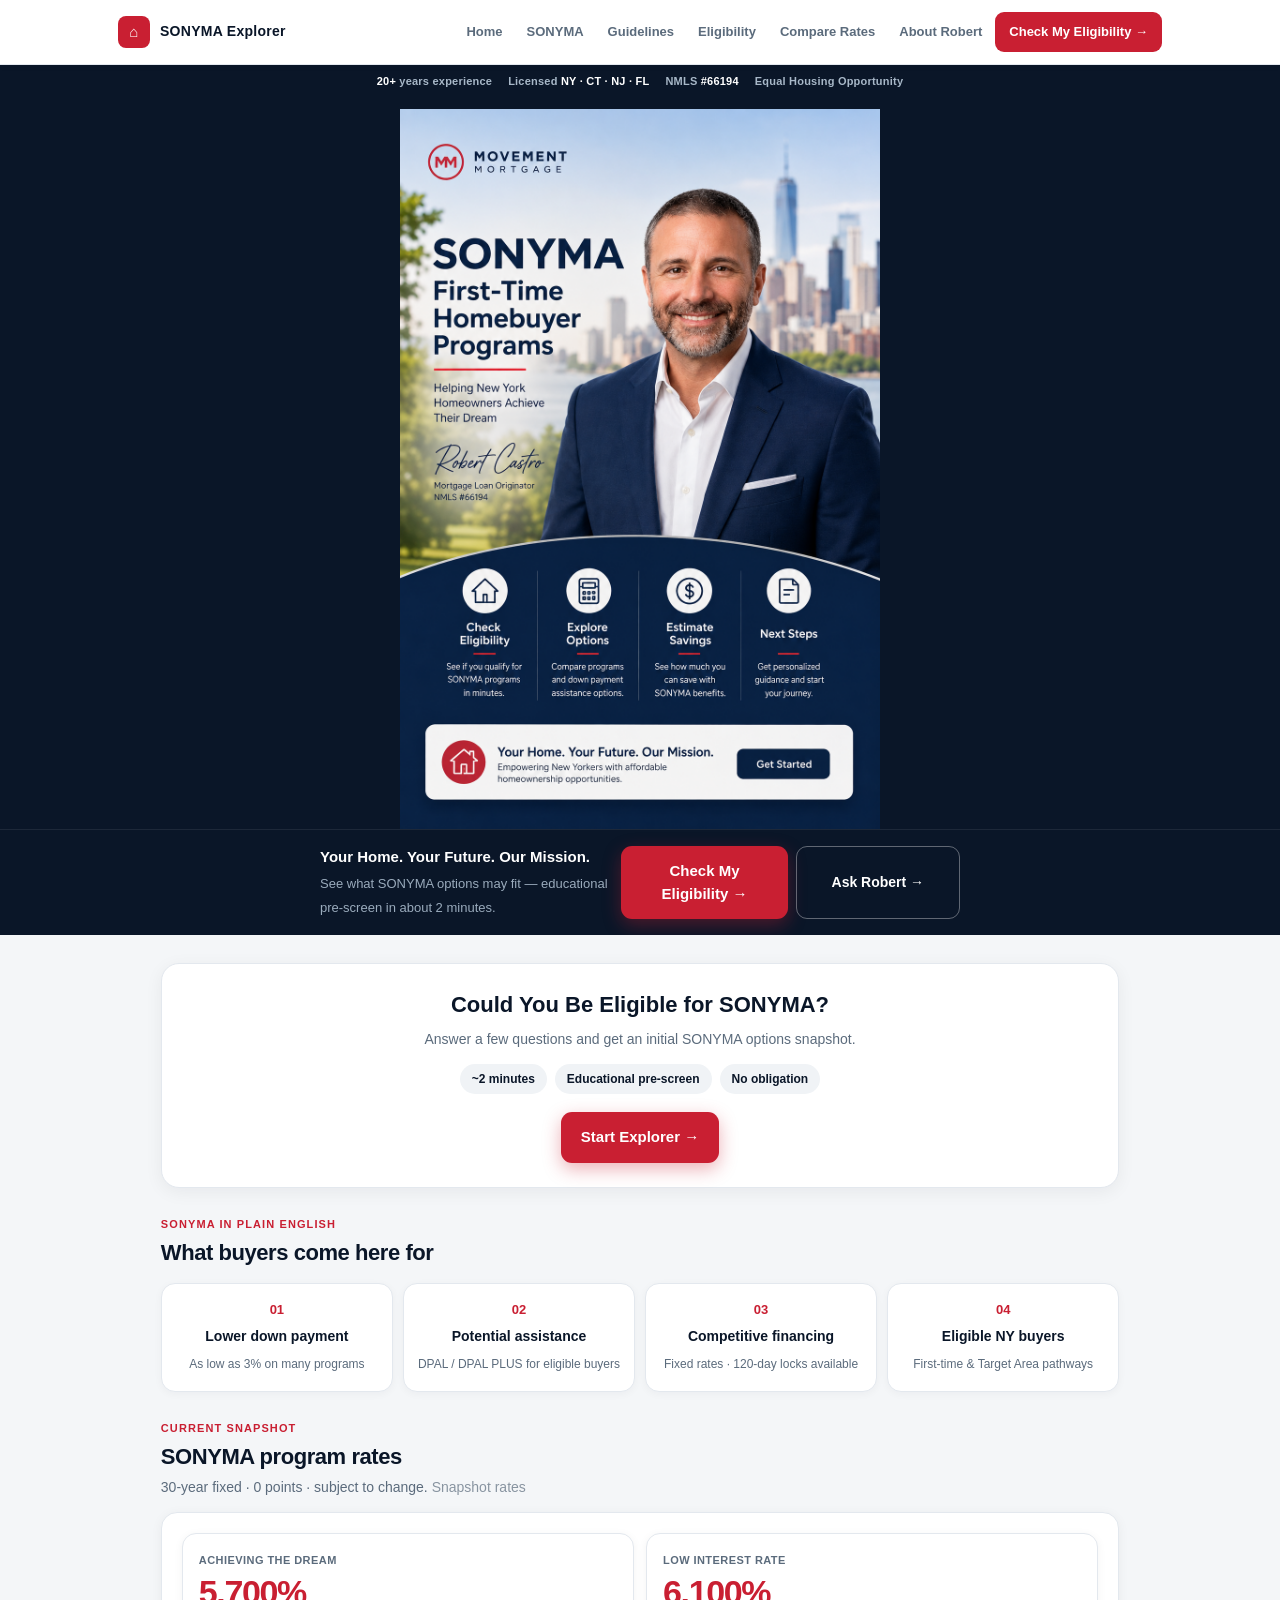
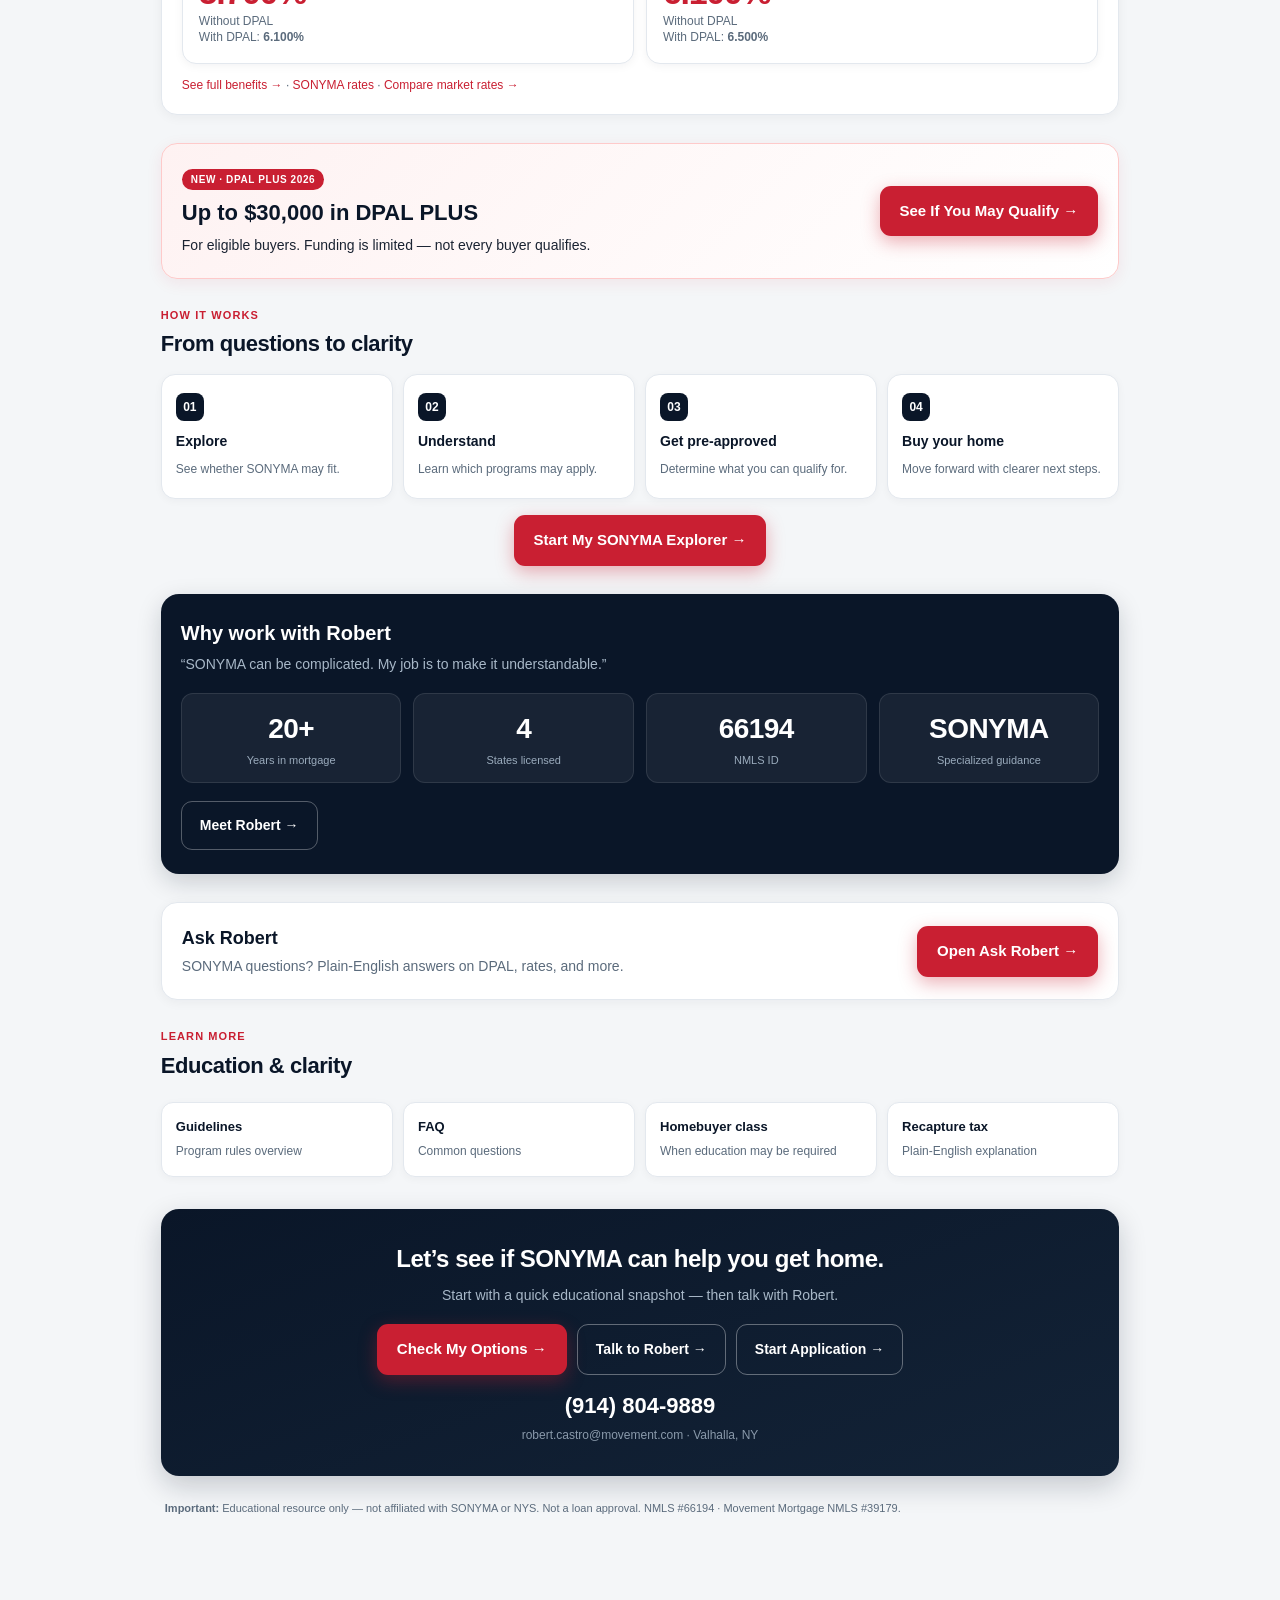
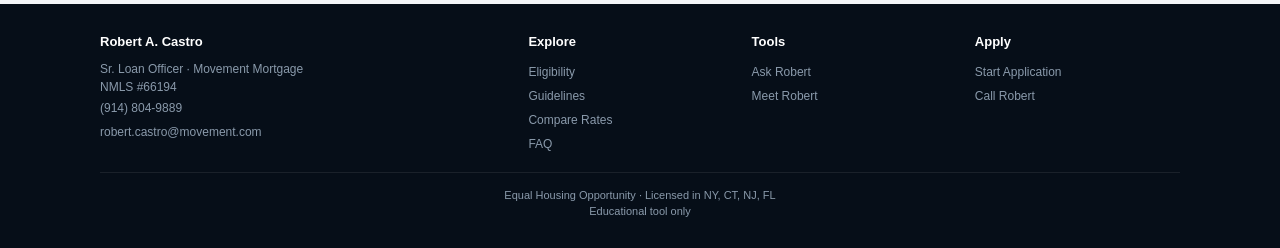
==== commit b56cc8ab: "Wire rates-loader into homepage so rates update from SONYMA" ====
--- a/index.html
+++ b/index.html
@@ -188,11 +188,11 @@
     </div>
   </section>
   <section class="section">
-    <div class="section-head"><div class="eyebrow">Current snapshot</div><h2>SONYMA program rates</h2><p>30-year fixed · 0 points · subject to change.</p></div>
+    <div class="section-head"><div class="eyebrow">Current snapshot</div><h2>SONYMA program rates</h2><p>30-year fixed · 0 points · subject to change. <span data-rate-badge style="opacity:.7">Loading rates…</span></p></div>
     <div class="card">
       <div class="rate-grid">
-        <div class="rate"><strong>Achieving the Dream</strong><div class="num">5.700%</div><small>Without DPAL<br>With DPAL: <b>6.100%</b></small></div>
-        <div class="rate"><strong>Low Interest Rate</strong><div class="num">6.100%</div><small>Without DPAL<br>With DPAL: <b>6.500%</b></small></div>
+        <div class="rate"><strong>Achieving the Dream</strong><div class="num" data-rate="atd-no">5.700%</div><small>Without DPAL<br>With DPAL: <b data-rate="atd-with">6.100%</b></small></div>
+        <div class="rate"><strong>Low Interest Rate</strong><div class="num" data-rate="lir-no">6.100%</div><small>Without DPAL<br>With DPAL: <b data-rate="lir-with">6.500%</b></small></div>
       </div>
       <p style="font-size:12px;color:var(--muted);margin-top:12px"><a href="/why-sonyma.html">See full benefits →</a> · <a href="https://hcr.ny.gov/current-rates" target="_blank" rel="noopener">SONYMA rates</a> · <a href="https://www.mortgagenewsdaily.com/mortgage-rates" target="_blank" rel="noopener">Compare market rates →</a></p>
     </div>
@@ -266,5 +266,7 @@
   </div>
 </footer>
 <script>document.getElementById('menuBtn').addEventListener('click',function(){document.getElementById('navMobile').classList.toggle('open');});</script>
+<script src="/data.js"></script>
+<script src="/rates-loader.js"></script>
 </body>
 </html>
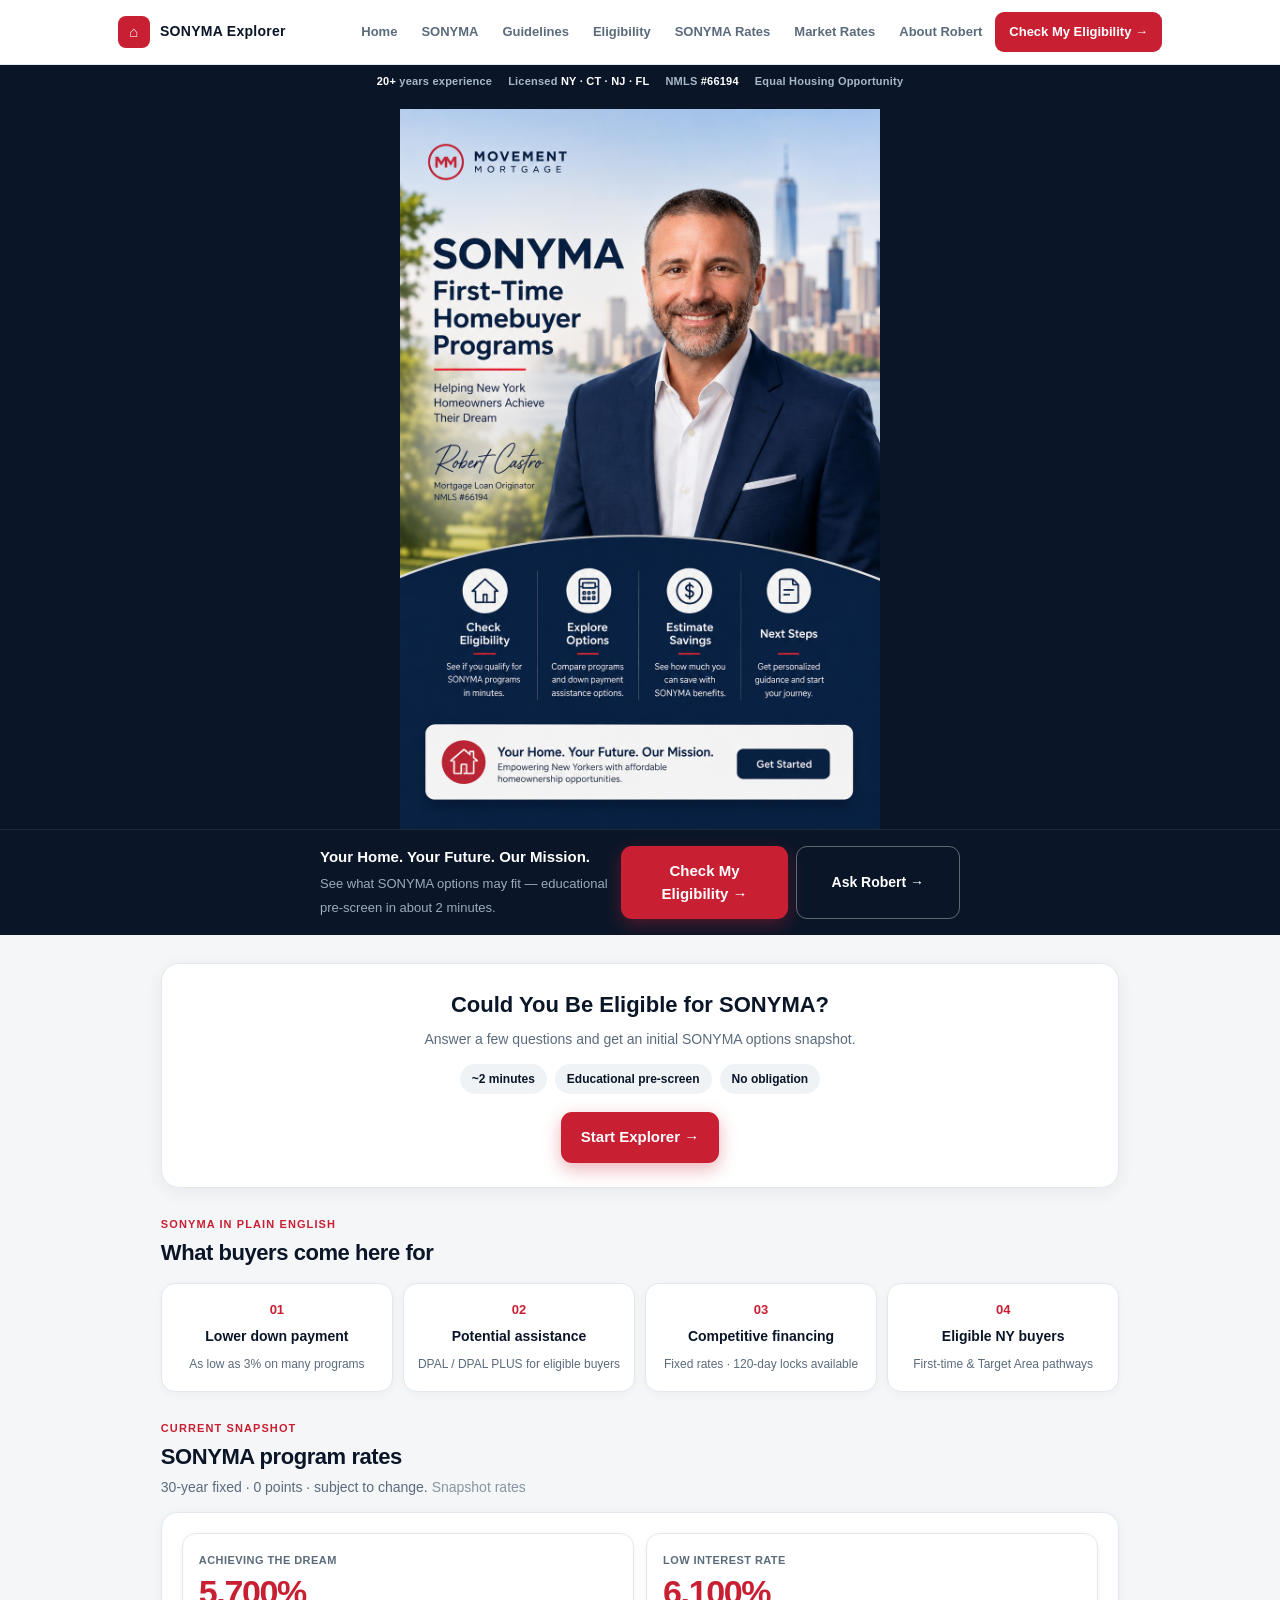
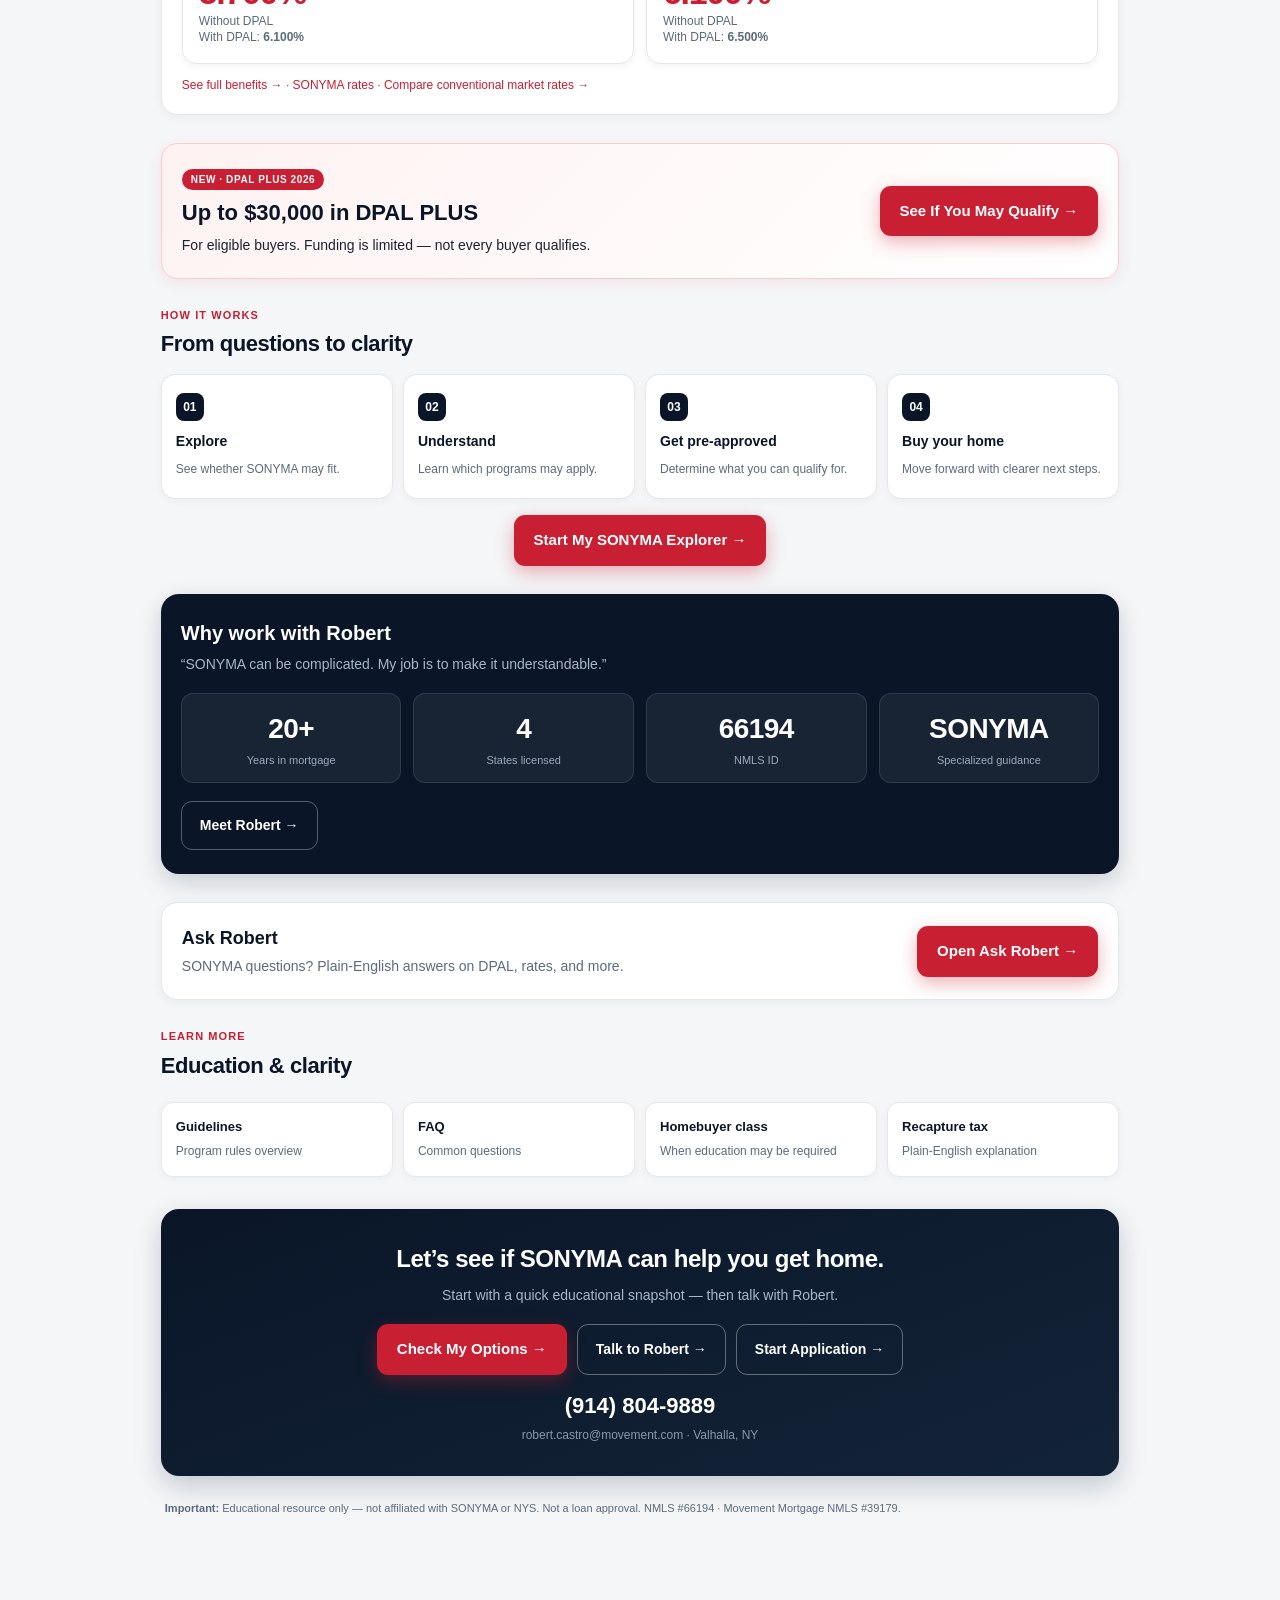
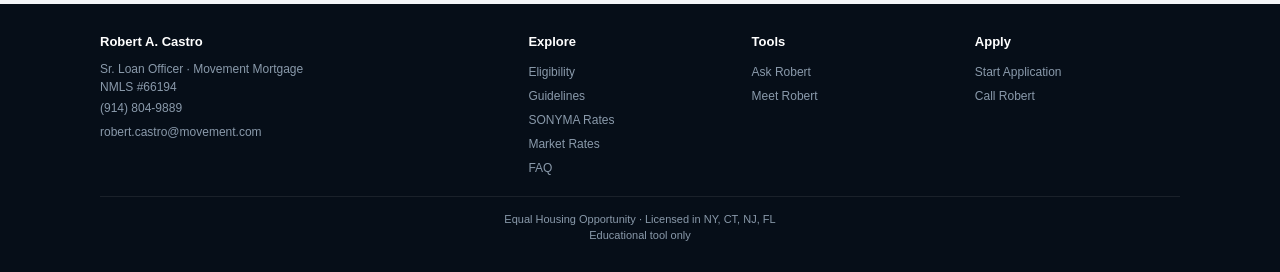
==== commit d88a1620: "Clarify rates menu: SONYMA Rates vs Market Rates (conventional)" ====
--- a/index.html
+++ b/index.html
@@ -125,7 +125,8 @@
       <a href="/what-is-sonyma.html">SONYMA</a>
       <a href="/guidelines.html">Guidelines</a>
       <a href="/eligible.html">Eligibility</a>
-      <a href="https://www.mortgagenewsdaily.com/mortgage-rates" target="_blank" rel="noopener">Compare Rates</a>
+      <a href="https://hcr.ny.gov/current-rates" target="_blank" rel="noopener" title="Official SONYMA program rates">SONYMA Rates</a>
+      <a href="https://www.mortgagenewsdaily.com/mortgage-rates" target="_blank" rel="noopener" title="Conventional / market mortgage rates">Market Rates</a>
       <a href="/meet-robert.html">About Robert</a>
       <a class="btn-cta" href="/eligible.html">Check My Eligibility →</a>
     </nav>
@@ -136,7 +137,8 @@
     <a href="/what-is-sonyma.html">SONYMA</a>
     <a href="/guidelines.html">Guidelines</a>
     <a href="/eligible.html">Eligibility</a>
-    <a href="https://www.mortgagenewsdaily.com/mortgage-rates" target="_blank" rel="noopener">Compare Rates</a>
+    <a href="https://hcr.ny.gov/current-rates" target="_blank" rel="noopener">SONYMA Rates</a>
+    <a href="https://www.mortgagenewsdaily.com/mortgage-rates" target="_blank" rel="noopener">Market Rates (Conventional)</a>
     <a href="/ask-robert.html">Ask Robert</a>
     <a href="/meet-robert.html">About Robert</a>
     <a href="/faq.html">FAQ</a>
@@ -194,7 +196,7 @@
         <div class="rate"><strong>Achieving the Dream</strong><div class="num" data-rate="atd-no">5.700%</div><small>Without DPAL<br>With DPAL: <b data-rate="atd-with">6.100%</b></small></div>
         <div class="rate"><strong>Low Interest Rate</strong><div class="num" data-rate="lir-no">6.100%</div><small>Without DPAL<br>With DPAL: <b data-rate="lir-with">6.500%</b></small></div>
       </div>
-      <p style="font-size:12px;color:var(--muted);margin-top:12px"><a href="/why-sonyma.html">See full benefits →</a> · <a href="https://hcr.ny.gov/current-rates" target="_blank" rel="noopener">SONYMA rates</a> · <a href="https://www.mortgagenewsdaily.com/mortgage-rates" target="_blank" rel="noopener">Compare market rates →</a></p>
+      <p style="font-size:12px;color:var(--muted);margin-top:12px"><a href="/why-sonyma.html">See full benefits →</a> · <a href="https://hcr.ny.gov/current-rates" target="_blank" rel="noopener">SONYMA rates</a> · <a href="https://www.mortgagenewsdaily.com/mortgage-rates" target="_blank" rel="noopener">Compare conventional market rates →</a></p>
     </div>
   </section>
   <section class="section">
@@ -258,7 +260,8 @@
   <div class="footer-inner">
     <div class="footer-grid">
       <div class="footer-col"><strong>Robert A. Castro</strong>Sr. Loan Officer · Movement Mortgage<br>NMLS #66194<br><a href="tel:19148049889">(914) 804-9889</a><a href="mailto:robert.castro@movement.com">robert.castro@movement.com</a></div>
-      <div class="footer-col"><strong>Explore</strong><a href="/eligible.html">Eligibility</a><a href="/guidelines.html">Guidelines</a><a href="https://www.mortgagenewsdaily.com/mortgage-rates" target="_blank" rel="noopener">Compare Rates</a><a href="/faq.html">FAQ</a></div>
+      <div class="footer-col"><strong>Explore</strong><a href="/eligible.html">Eligibility</a><a href="/guidelines.html">Guidelines</a><a href="https://hcr.ny.gov/current-rates" target="_blank" rel="noopener">SONYMA Rates</a>
+      <a href="https://www.mortgagenewsdaily.com/mortgage-rates" target="_blank" rel="noopener">Market Rates</a><a href="/faq.html">FAQ</a></div>
       <div class="footer-col"><strong>Tools</strong><a href="/ask-robert.html">Ask Robert</a><a href="/meet-robert.html">Meet Robert</a></div>
       <div class="footer-col"><strong>Apply</strong><a href="https://easyapp.movement.com/apply/create_profile?userid=10105455" target="_blank" rel="noopener">Start Application</a><a href="tel:19148049889">Call Robert</a></div>
     </div>
